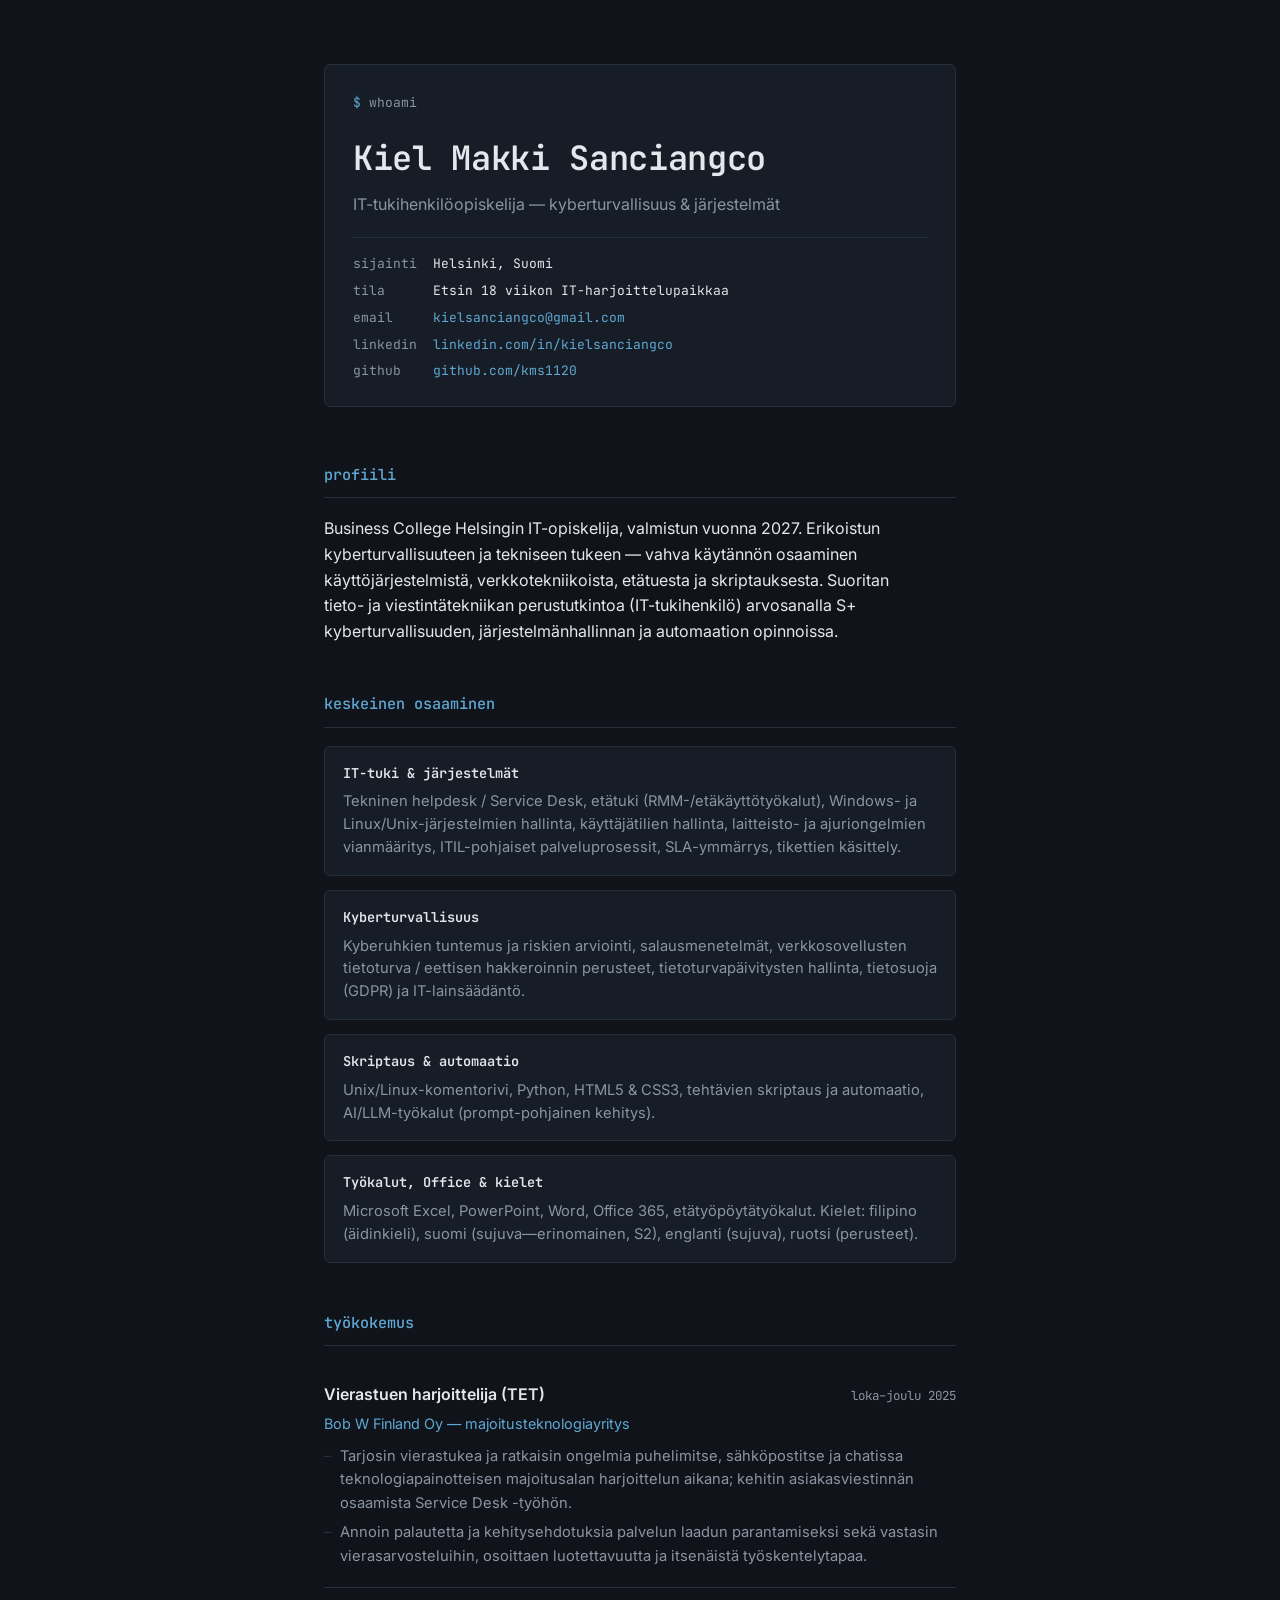
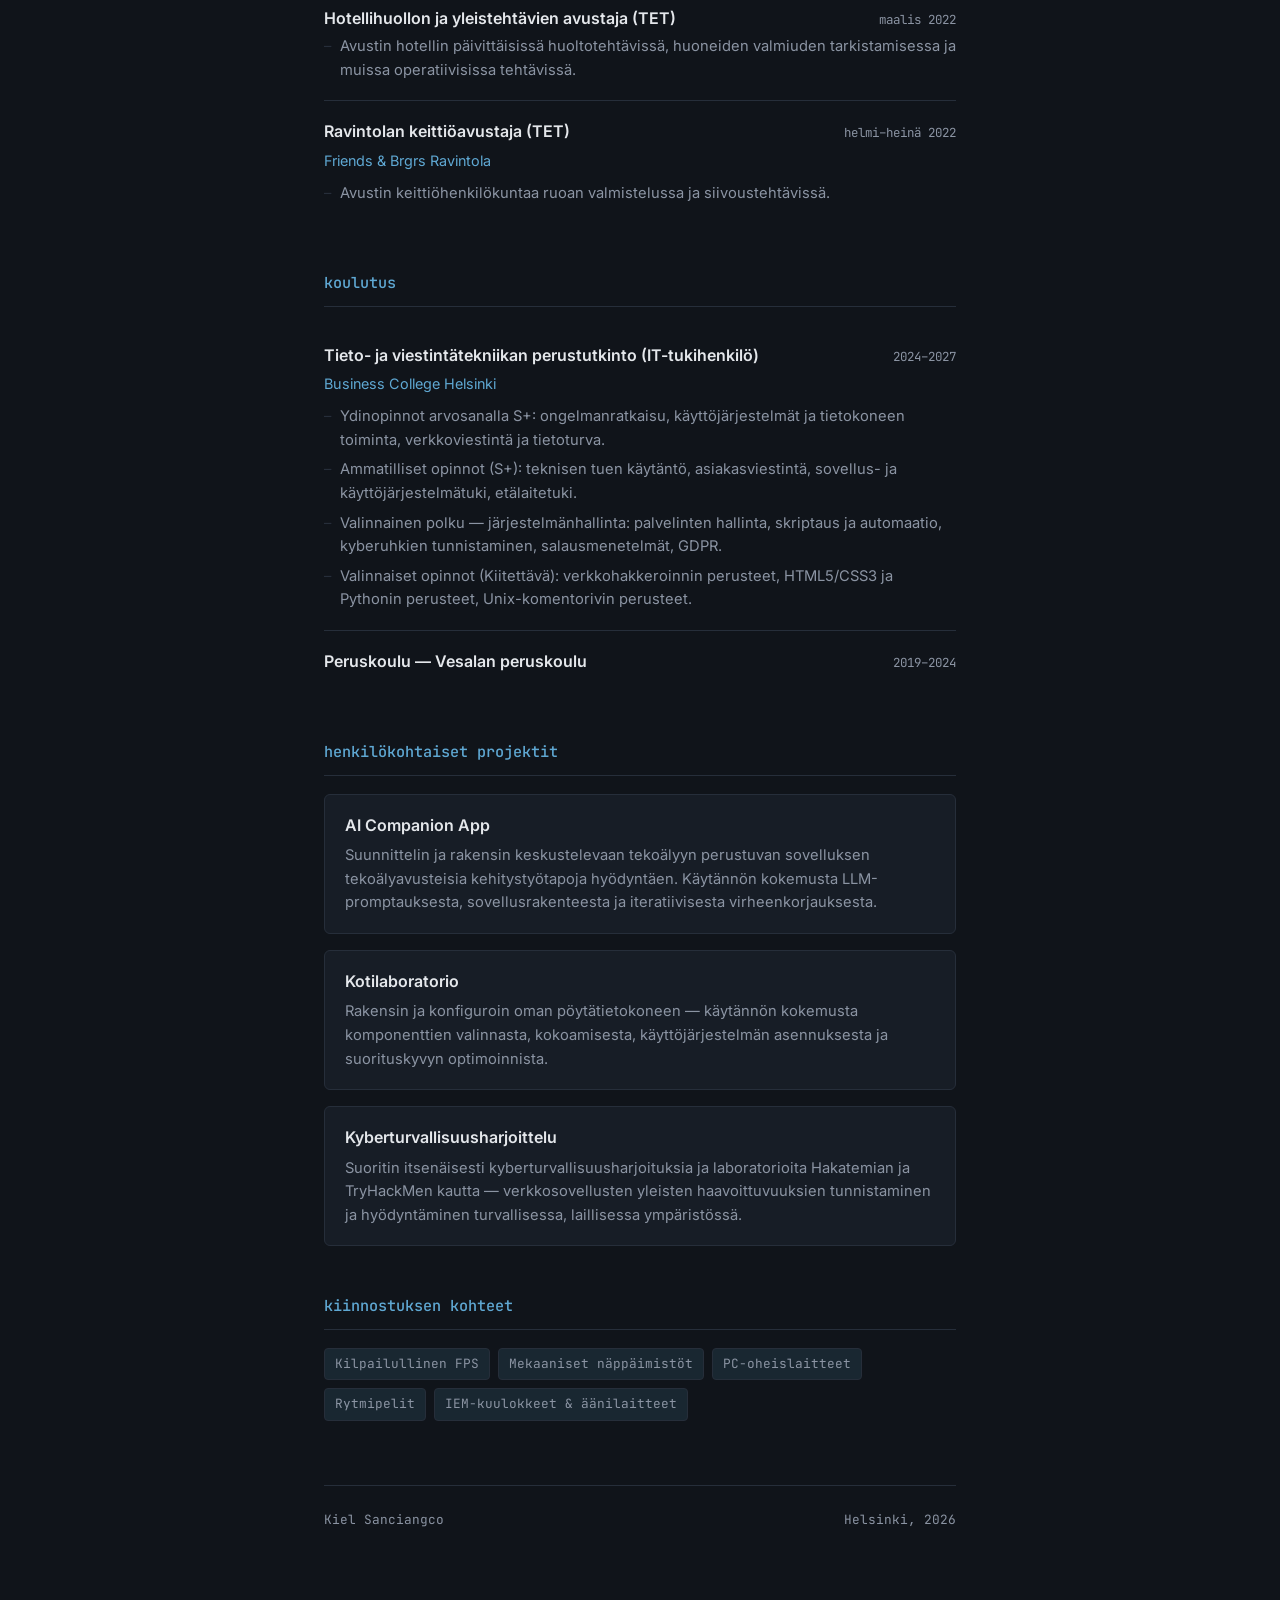
==== index.html @ 4296b849 "Add files via upload" ====
<!DOCTYPE html>
<html lang="fi">
<head>
<meta charset="UTF-8">
<meta name="viewport" content="width=device-width, initial-scale=1.0">
<title>Kiel Sanciangco — IT-tukihenkilöopiskelija</title>
<meta name="description" content="Kiel Sanciangco — IT-tukihenkilöopiskelija, erikoistuminen kyberturvallisuuteen ja järjestelmiin. Helsinki, Suomi.">
<link rel="preconnect" href="https://fonts.googleapis.com">
<link rel="preconnect" href="https://fonts.gstatic.com" crossorigin>
<link href="https://fonts.googleapis.com/css2?family=JetBrains+Mono:wght@400;500;600;700&family=Inter:wght@400;500;600&display=swap" rel="stylesheet">
<style>
  :root {
    --bg: #10141A;
    --surface: #171D26;
    --border: #262E3A;
    --text: #E4E7EB;
    --text-muted: #8B94A3;
    --accent: #5FA8D3;
    --accent-dim: rgba(95, 168, 211, 0.12);
    --mono: 'JetBrains Mono', monospace;
    --sans: 'Inter', -apple-system, sans-serif;
  }

  * { margin: 0; padding: 0; box-sizing: border-box; }

  html { scroll-behavior: smooth; }

  body {
    background: var(--bg);
    color: var(--text);
    font-family: var(--sans);
    font-size: 16px;
    line-height: 1.6;
    -webkit-font-smoothing: antialiased;
  }

  a { color: var(--accent); text-decoration: none; }
  a:hover { text-decoration: underline; }
  a:focus-visible, button:focus-visible {
    outline: 2px solid var(--accent);
    outline-offset: 3px;
  }

  .wrap {
    max-width: 680px;
    margin: 0 auto;
    padding: 64px 24px 96px;
  }

  /* ---- header: terminal-style status block ---- */
  header.intro {
    background: var(--surface);
    border: 1px solid var(--border);
    border-radius: 6px;
    padding: 28px 28px 24px;
    margin-bottom: 56px;
  }

  .prompt-line {
    font-family: var(--mono);
    font-size: 13px;
    color: var(--text-muted);
    margin-bottom: 18px;
  }
  .prompt-line .sym { color: var(--accent); }

  header.intro h1 {
    font-family: var(--mono);
    font-size: clamp(1.6rem, 5vw, 2.1rem);
    font-weight: 600;
    letter-spacing: -0.01em;
    margin-bottom: 6px;
  }

  .role-line {
    color: var(--text-muted);
    font-size: 1rem;
    margin-bottom: 20px;
  }

  .status-grid {
    display: grid;
    grid-template-columns: auto 1fr;
    gap: 6px 16px;
    font-family: var(--mono);
    font-size: 13px;
    padding-top: 16px;
    border-top: 1px solid var(--border);
  }
  .status-grid dt { color: var(--text-muted); }
  .status-grid dd { color: var(--text); word-break: break-word; }

  /* ---- sections ---- */
  section { margin-bottom: 48px; }

  section > h2 {
    font-family: var(--mono);
    font-size: 0.95rem;
    font-weight: 500;
    color: var(--accent);
    margin-bottom: 18px;
    padding-bottom: 10px;
    border-bottom: 1px solid var(--border);
  }

  section > p.lead {
    color: var(--text);
    max-width: 60ch;
  }

  /* ---- skill modules ---- */
  .modules {
    display: grid;
    gap: 14px;
  }
  .module {
    background: var(--surface);
    border: 1px solid var(--border);
    border-radius: 6px;
    padding: 16px 18px;
  }
  .module h3 {
    font-family: var(--mono);
    font-size: 0.85rem;
    font-weight: 600;
    color: var(--text);
    margin-bottom: 6px;
  }
  .module p {
    font-size: 0.92rem;
    color: var(--text-muted);
    line-height: 1.55;
  }

  /* ---- experience / education entries ---- */
  .entry {
    display: grid;
    grid-template-columns: 1fr;
    gap: 4px;
    padding: 18px 0;
    border-bottom: 1px solid var(--border);
  }
  .entry:last-child { border-bottom: none; }

  .entry-head {
    display: flex;
    justify-content: space-between;
    align-items: baseline;
    flex-wrap: wrap;
    gap: 4px 12px;
  }
  .entry-head h3 {
    font-size: 1rem;
    font-weight: 600;
    color: var(--text);
  }
  .entry-head time {
    font-family: var(--mono);
    font-size: 0.78rem;
    color: var(--text-muted);
    white-space: nowrap;
  }
  .entry .org {
    font-size: 0.9rem;
    color: var(--accent);
    margin-bottom: 6px;
  }
  .entry ul {
    list-style: none;
    display: flex;
    flex-direction: column;
    gap: 6px;
  }
  .entry li {
    font-size: 0.92rem;
    color: var(--text-muted);
    padding-left: 16px;
    position: relative;
  }
  .entry li::before {
    content: "–";
    position: absolute;
    left: 0;
    color: var(--border);
  }

  /* ---- projects ---- */
  .projects { display: grid; gap: 16px; }
  .project {
    border: 1px solid var(--border);
    border-radius: 6px;
    padding: 18px 20px;
    background: var(--surface);
  }
  .project h3 {
    font-size: 1rem;
    font-weight: 600;
    margin-bottom: 6px;
  }
  .project p {
    font-size: 0.92rem;
    color: var(--text-muted);
  }

  /* ---- interests ---- */
  .tags {
    display: flex;
    flex-wrap: wrap;
    gap: 8px;
  }
  .tag {
    font-family: var(--mono);
    font-size: 0.8rem;
    color: var(--text-muted);
    background: var(--accent-dim);
    border: 1px solid var(--border);
    border-radius: 4px;
    padding: 5px 10px;
  }

  /* ---- footer ---- */
  footer {
    margin-top: 64px;
    padding-top: 24px;
    border-top: 1px solid var(--border);
    font-family: var(--mono);
    font-size: 0.8rem;
    color: var(--text-muted);
    display: flex;
    justify-content: space-between;
    flex-wrap: wrap;
    gap: 8px;
  }

  @media (max-width: 480px) {
    .wrap { padding: 40px 18px 72px; }
    header.intro { padding: 22px 18px 20px; }
    .status-grid { grid-template-columns: 1fr; gap: 2px 0; }
    .status-grid dt { margin-top: 8px; }
    .entry-head { flex-direction: column; align-items: flex-start; }
  }

  @media (prefers-reduced-motion: reduce) {
    html { scroll-behavior: auto; }
  }
</style>
</head>
<body>
<div class="wrap">

  <header class="intro">
    <div class="prompt-line"><span class="sym">$</span> whoami</div>
    <h1>Kiel Makki Sanciangco</h1>
    <div class="role-line">IT-tukihenkilöopiskelija — kyberturvallisuus &amp; järjestelmät</div>
    <dl class="status-grid">
      <dt>sijainti</dt><dd>Helsinki, Suomi</dd>
      <dt>tila</dt><dd>Etsin 18 viikon IT-harjoittelupaikkaa</dd>
      <dt>email</dt><dd><a href="mailto:kielsanciangco@gmail.com">kielsanciangco@gmail.com</a></dd>
      <dt>linkedin</dt><dd><a href="https://www.linkedin.com/in/kiel-sanciangco-b6a10441a/" target="_blank" rel="noopener">linkedin.com/in/kielsanciangco</a></dd>
      <dt>github</dt><dd><a href="https://github.com/kms1120" target="_blank" rel="noopener">github.com/kms1120</a></dd>
    </dl>
  </header>

  <section id="profiili">
    <h2>profiili</h2>
    <p class="lead">Business College Helsingin IT-opiskelija, valmistun vuonna 2027. Erikoistun kyberturvallisuuteen ja tekniseen tukeen — vahva käytännön osaaminen käyttöjärjestelmistä, verkkotekniikoista, etätuesta ja skriptauksesta. Suoritan tieto- ja viestintätekniikan perustutkintoa (IT-tukihenkilö) arvosanalla S+ kyberturvallisuuden, järjestelmänhallinnan ja automaation opinnoissa.</p>
  </section>

  <section id="osaaminen">
    <h2>keskeinen osaaminen</h2>
    <div class="modules">
      <div class="module">
        <h3>IT-tuki &amp; järjestelmät</h3>
        <p>Tekninen helpdesk / Service Desk, etätuki (RMM-/etäkäyttötyökalut), Windows- ja Linux/Unix-järjestelmien hallinta, käyttäjätilien hallinta, laitteisto- ja ajuriongelmien vianmääritys, ITIL-pohjaiset palveluprosessit, SLA-ymmärrys, tikettien käsittely.</p>
      </div>
      <div class="module">
        <h3>Kyberturvallisuus</h3>
        <p>Kyberuhkien tuntemus ja riskien arviointi, salausmenetelmät, verkkosovellusten tietoturva / eettisen hakkeroinnin perusteet, tietoturvapäivitysten hallinta, tietosuoja (GDPR) ja IT-lainsäädäntö.</p>
      </div>
      <div class="module">
        <h3>Skriptaus &amp; automaatio</h3>
        <p>Unix/Linux-komentorivi, Python, HTML5 &amp; CSS3, tehtävien skriptaus ja automaatio, AI/LLM-työkalut (prompt-pohjainen kehitys).</p>
      </div>
      <div class="module">
        <h3>Työkalut, Office &amp; kielet</h3>
        <p>Microsoft Excel, PowerPoint, Word, Office 365, etätyöpöytätyökalut. Kielet: filipino (äidinkieli), suomi (sujuva—erinomainen, S2), englanti (sujuva), ruotsi (perusteet).</p>
      </div>
    </div>
  </section>

  <section id="kokemus">
    <h2>työkokemus</h2>

    <div class="entry">
      <div class="entry-head">
        <h3>Vierastuen harjoittelija (TET)</h3>
        <time>loka–joulu 2025</time>
      </div>
      <div class="org">Bob W Finland Oy — majoitusteknologiayritys</div>
      <ul>
        <li>Tarjosin vierastukea ja ratkaisin ongelmia puhelimitse, sähköpostitse ja chatissa teknologiapainotteisen majoitusalan harjoittelun aikana; kehitin asiakasviestinnän osaamista Service Desk -työhön.</li>
        <li>Annoin palautetta ja kehitysehdotuksia palvelun laadun parantamiseksi sekä vastasin vierasarvosteluihin, osoittaen luotettavuutta ja itsenäistä työskentelytapaa.</li>
      </ul>
    </div>

    <div class="entry">
      <div class="entry-head">
        <h3>Hotellihuollon ja yleistehtävien avustaja (TET)</h3>
        <time>maalis 2022</time>
      </div>
      <ul>
        <li>Avustin hotellin päivittäisissä huoltotehtävissä, huoneiden valmiuden tarkistamisessa ja muissa operatiivisissa tehtävissä.</li>
      </ul>
    </div>

    <div class="entry">
      <div class="entry-head">
        <h3>Ravintolan keittiöavustaja (TET)</h3>
        <time>helmi–heinä 2022</time>
      </div>
      <div class="org">Friends &amp; Brgrs Ravintola</div>
      <ul>
        <li>Avustin keittiöhenkilökuntaa ruoan valmistelussa ja siivoustehtävissä.</li>
      </ul>
    </div>
  </section>

  <section id="koulutus">
    <h2>koulutus</h2>

    <div class="entry">
      <div class="entry-head">
        <h3>Tieto- ja viestintätekniikan perustutkinto (IT-tukihenkilö)</h3>
        <time>2024–2027</time>
      </div>
      <div class="org">Business College Helsinki</div>
      <ul>
        <li>Ydinopinnot arvosanalla S+: ongelmanratkaisu, käyttöjärjestelmät ja tietokoneen toiminta, verkkoviestintä ja tietoturva.</li>
        <li>Ammatilliset opinnot (S+): teknisen tuen käytäntö, asiakasviestintä, sovellus- ja käyttöjärjestelmätuki, etälaitetuki.</li>
        <li>Valinnainen polku — järjestelmänhallinta: palvelinten hallinta, skriptaus ja automaatio, kyberuhkien tunnistaminen, salausmenetelmät, GDPR.</li>
        <li>Valinnaiset opinnot (Kiitettävä): verkkohakkeroinnin perusteet, HTML5/CSS3 ja Pythonin perusteet, Unix-komentorivin perusteet.</li>
      </ul>
    </div>

    <div class="entry">
      <div class="entry-head">
        <h3>Peruskoulu — Vesalan peruskoulu</h3>
        <time>2019–2024</time>
      </div>
    </div>
  </section>

  <section id="projektit">
    <h2>henkilökohtaiset projektit</h2>
    <div class="projects">
      <div class="project">
        <h3>AI Companion App</h3>
        <p>Suunnittelin ja rakensin keskustelevaan tekoälyyn perustuvan sovelluksen tekoälyavusteisia kehitystyötapoja hyödyntäen. Käytännön kokemusta LLM-promptauksesta, sovellusrakenteesta ja iteratiivisesta virheenkorjauksesta.</p>
      </div>
      <div class="project">
        <h3>Kotilaboratorio</h3>
        <p>Rakensin ja konfiguroin oman pöytätietokoneen — käytännön kokemusta komponenttien valinnasta, kokoamisesta, käyttöjärjestelmän asennuksesta ja suorituskyvyn optimoinnista.</p>
      </div>
      <div class="project">
        <h3>Kyberturvallisuusharjoittelu</h3>
        <p>Suoritin itsenäisesti kyberturvallisuusharjoituksia ja laboratorioita Hakatemian ja TryHackMen kautta — verkkosovellusten yleisten haavoittuvuuksien tunnistaminen ja hyödyntäminen turvallisessa, laillisessa ympäristössä.</p>
      </div>
    </div>
  </section>

  <section id="kiinnostukset">
    <h2>kiinnostuksen kohteet</h2>
    <div class="tags">
      <span class="tag">Kilpailullinen FPS</span>
      <span class="tag">Mekaaniset näppäimistöt</span>
      <span class="tag">PC-oheislaitteet</span>
      <span class="tag">Rytmipelit</span>
      <span class="tag">IEM-kuulokkeet &amp; äänilaitteet</span>
    </div>
  </section>

  <footer>
    <span>Kiel Sanciangco</span>
    <span>Helsinki, 2026</span>
  </footer>

</div>
</body>
</html>
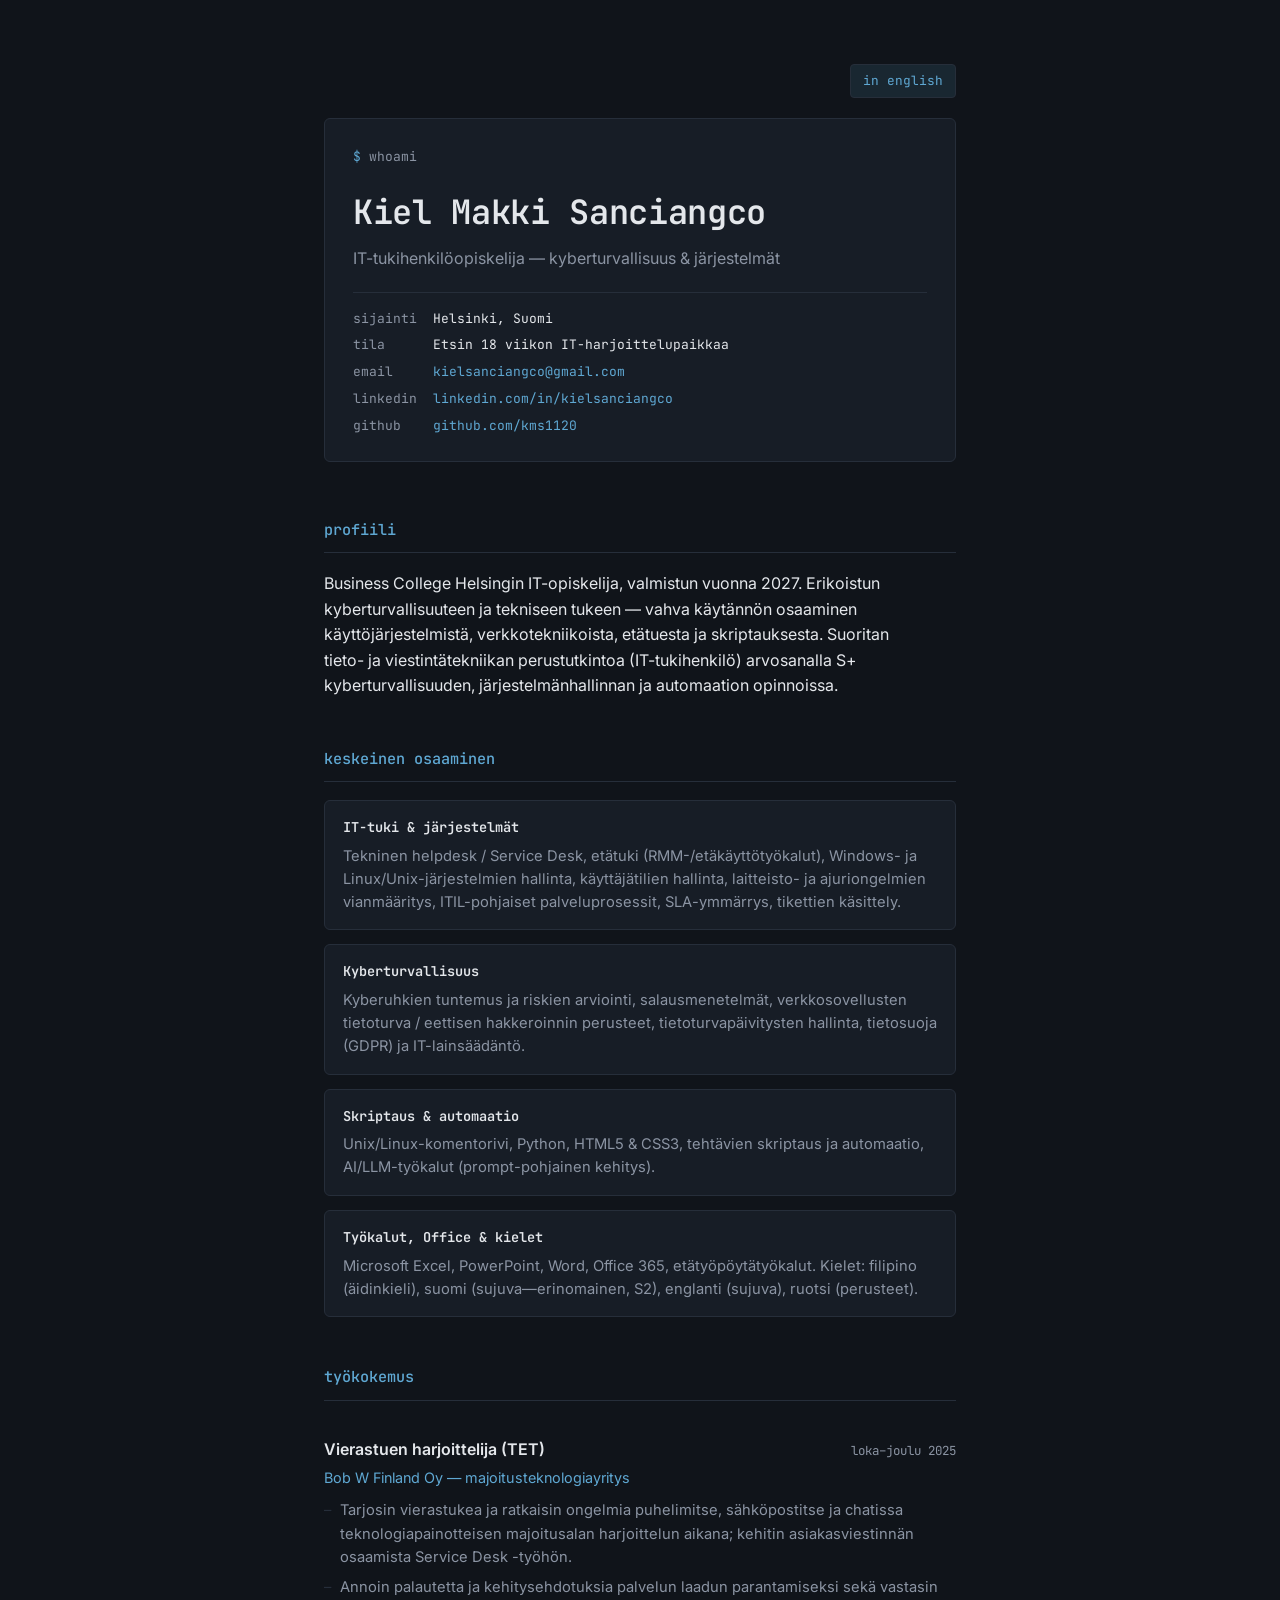
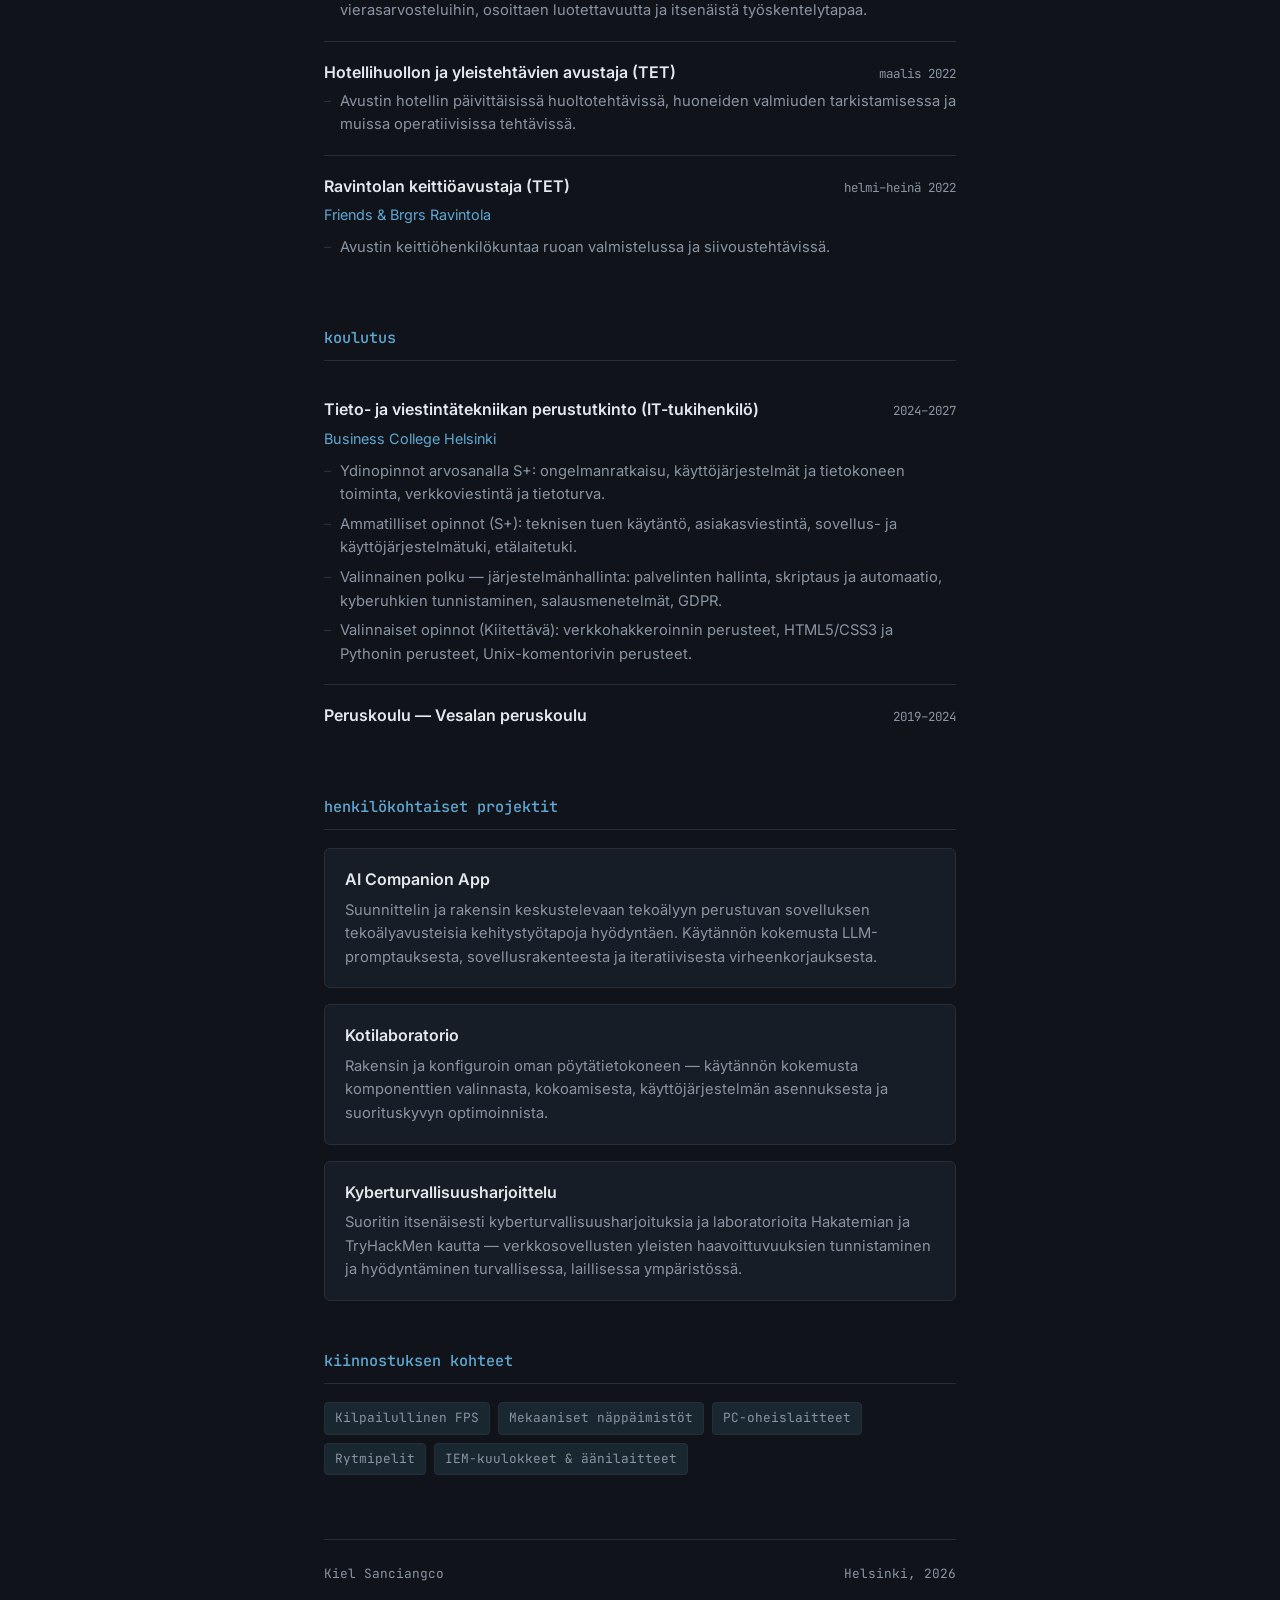
==== commit ac1bd817: "Add files via upload" ====
--- a/index.html
+++ b/index.html
@@ -47,6 +47,23 @@
     padding: 64px 24px 96px;
   }
 
+  .lang-toggle {
+    text-align: right;
+    margin-bottom: 20px;
+  }
+  .lang-toggle a {
+    display: inline-block;
+    font-family: var(--mono);
+    font-size: 0.8rem;
+    color: var(--accent);
+    background: var(--accent-dim);
+    border: 1px solid var(--border);
+    border-radius: 4px;
+    padding: 6px 12px;
+    text-decoration: none;
+  }
+  .lang-toggle a:hover { border-color: var(--accent); }
+
   /* ---- header: terminal-style status block ---- */
   header.intro {
     background: var(--surface);
@@ -247,6 +264,8 @@
 </head>
 <body>
 <div class="wrap">
+
+  <div class="lang-toggle"><a href="en.html">in english</a></div>
 
   <header class="intro">
     <div class="prompt-line"><span class="sym">$</span> whoami</div>
@@ -256,7 +275,7 @@
       <dt>sijainti</dt><dd>Helsinki, Suomi</dd>
       <dt>tila</dt><dd>Etsin 18 viikon IT-harjoittelupaikkaa</dd>
       <dt>email</dt><dd><a href="mailto:kielsanciangco@gmail.com">kielsanciangco@gmail.com</a></dd>
-      <dt>linkedin</dt><dd><a href="https://www.linkedin.com/in/kiel-sanciangco-b6a10441a/" target="_blank" rel="noopener">linkedin.com/in/kielsanciangco</a></dd>
+      <dt>linkedin</dt><dd><a href="https://linkedin.com/in/kielsanciangco" target="_blank" rel="noopener">linkedin.com/in/kielsanciangco</a></dd>
       <dt>github</dt><dd><a href="https://github.com/kms1120" target="_blank" rel="noopener">github.com/kms1120</a></dd>
     </dl>
   </header>
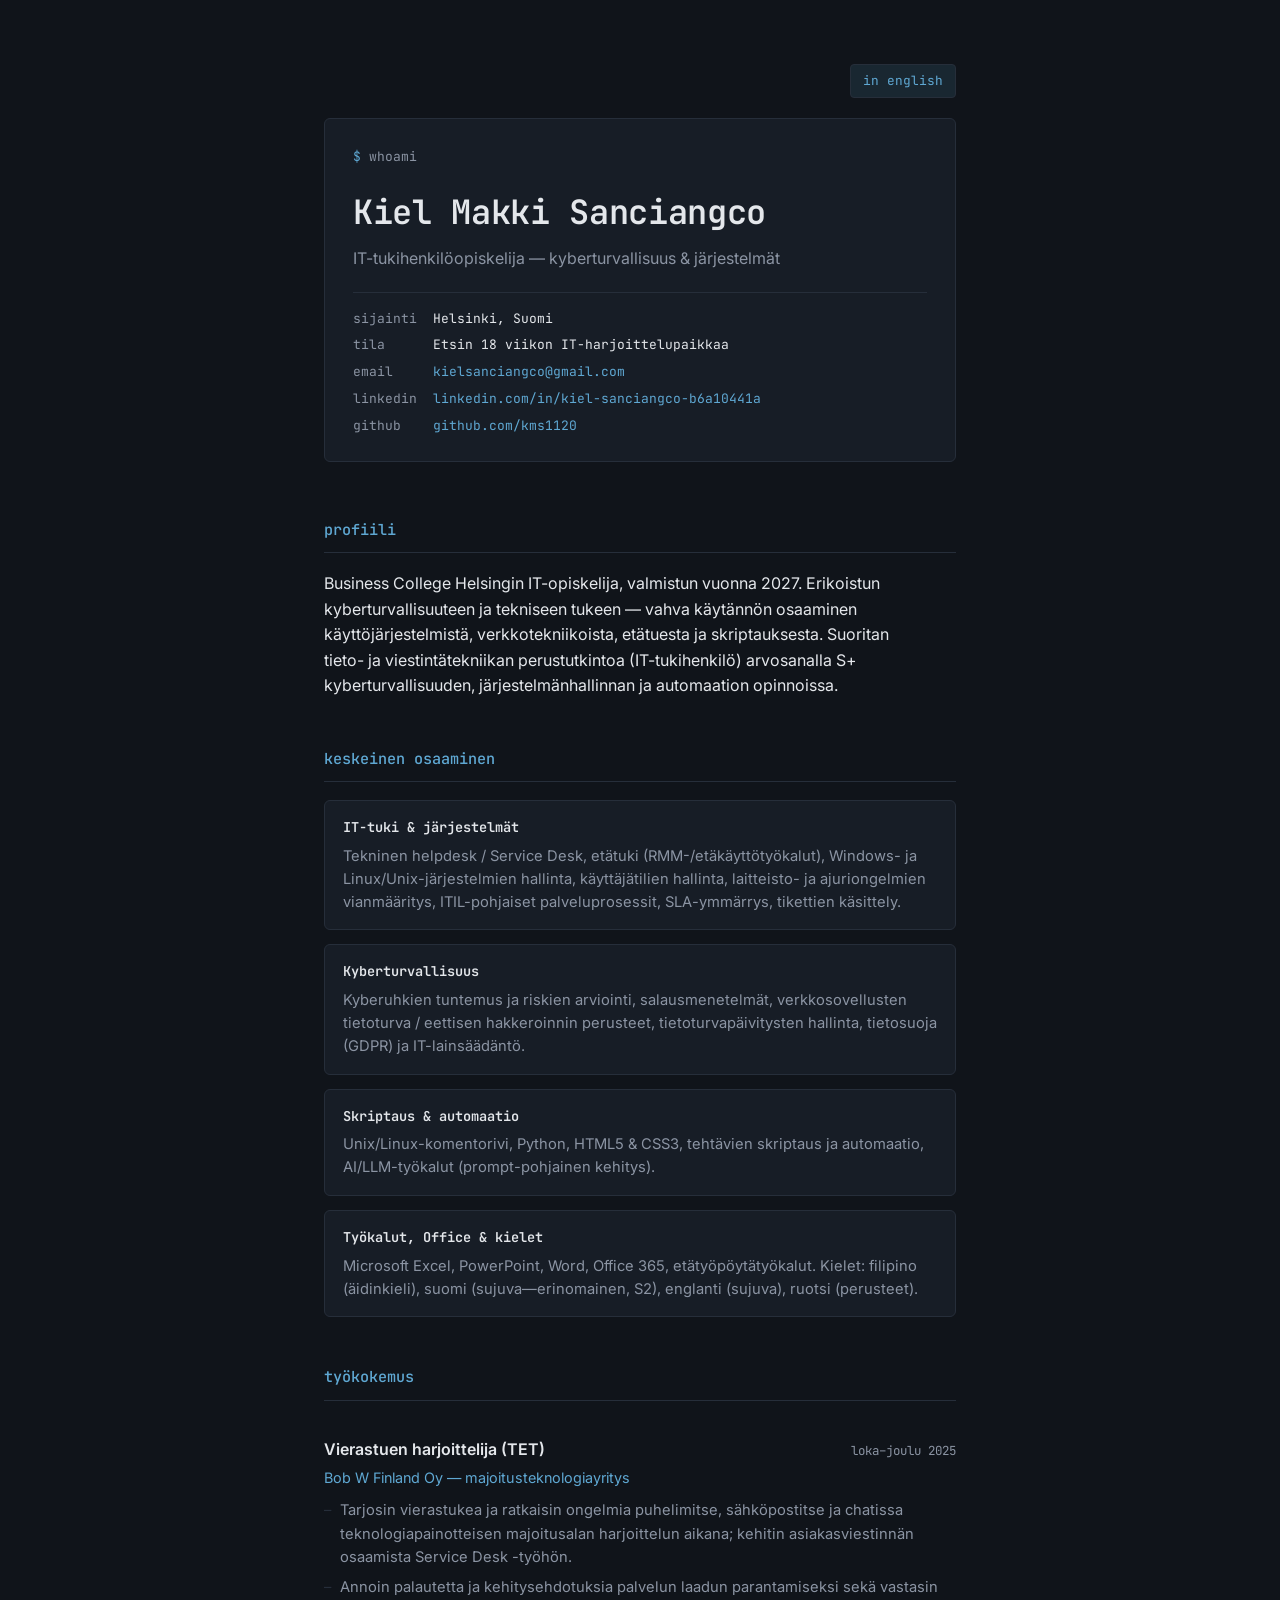
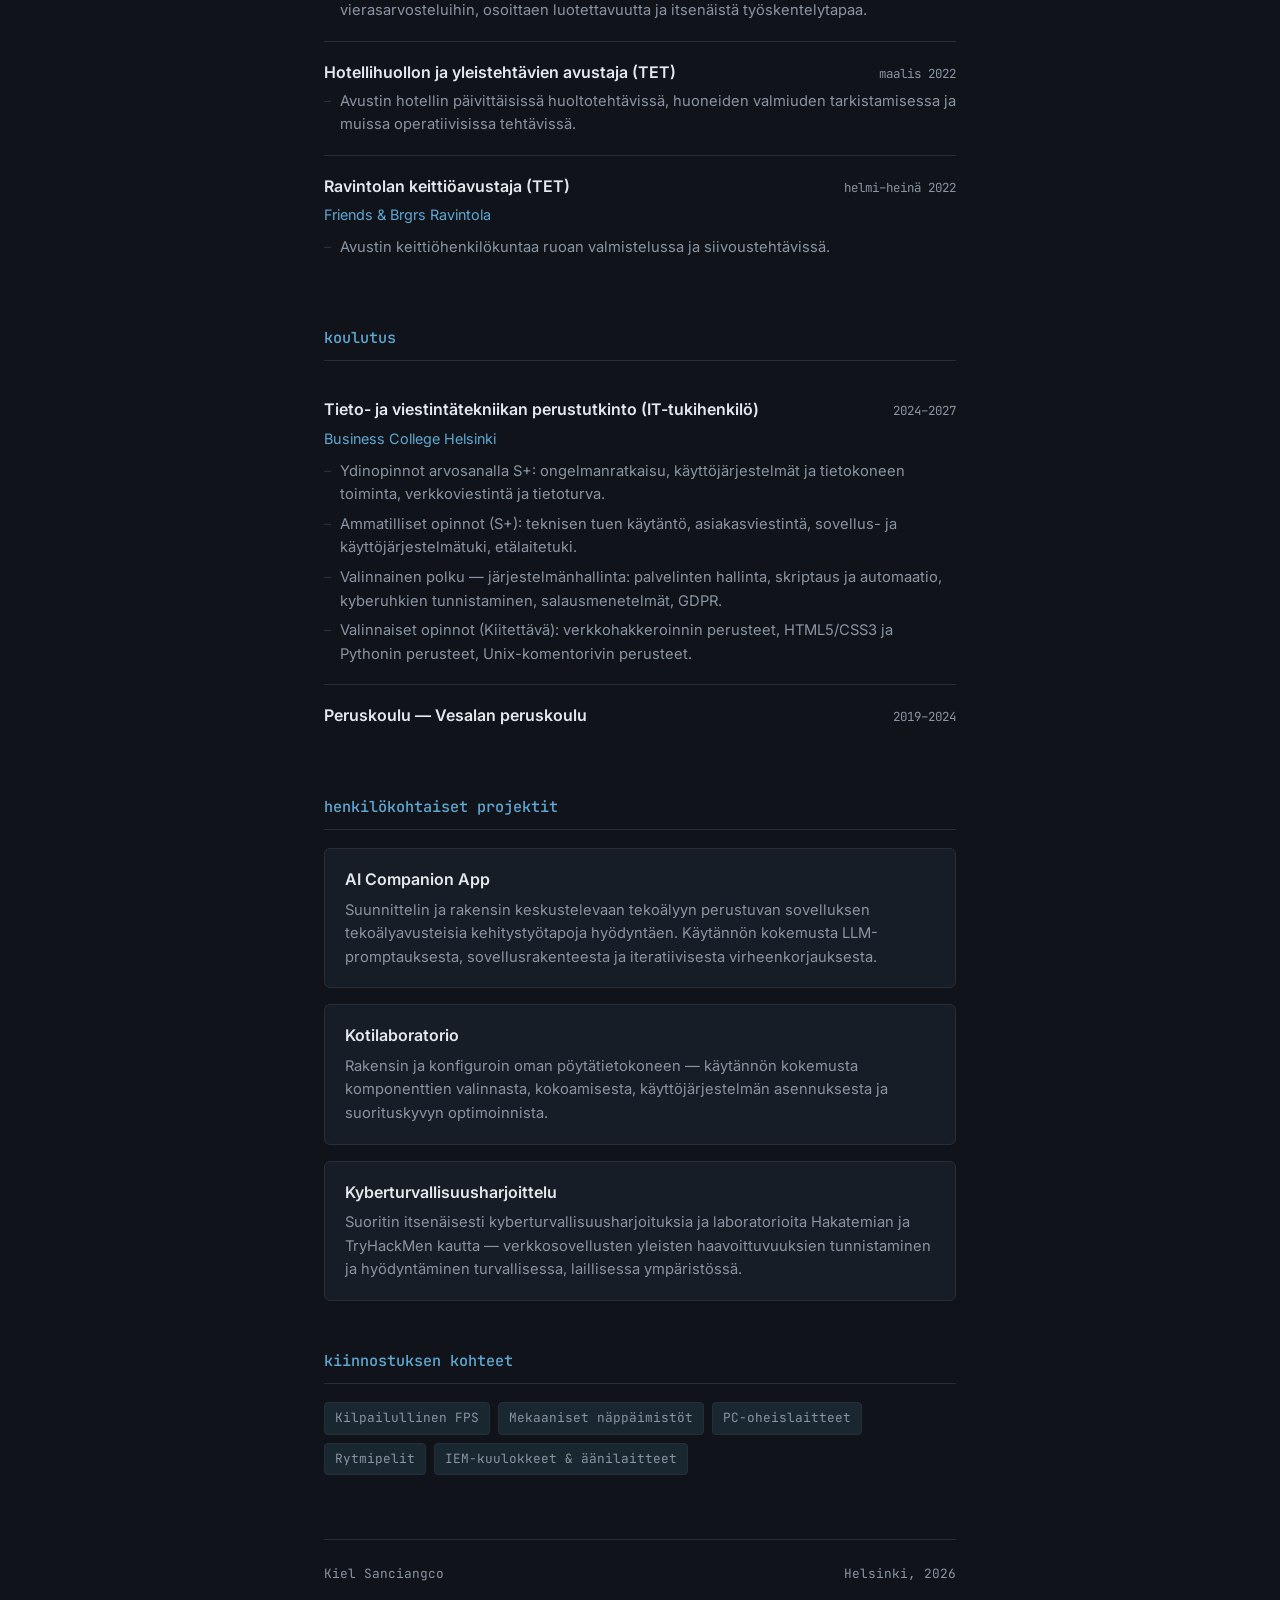
==== commit 490d32ee: "Add files via upload" ====
--- a/index.html
+++ b/index.html
@@ -275,7 +275,7 @@
       <dt>sijainti</dt><dd>Helsinki, Suomi</dd>
       <dt>tila</dt><dd>Etsin 18 viikon IT-harjoittelupaikkaa</dd>
       <dt>email</dt><dd><a href="mailto:kielsanciangco@gmail.com">kielsanciangco@gmail.com</a></dd>
-      <dt>linkedin</dt><dd><a href="https://linkedin.com/in/kielsanciangco" target="_blank" rel="noopener">linkedin.com/in/kielsanciangco</a></dd>
+      <dt>linkedin</dt><dd><a href="https://linkedin.com/in/kiel-sanciangco-b6a10441a" target="_blank" rel="noopener">linkedin.com/in/kiel-sanciangco-b6a10441a</a></dd>
       <dt>github</dt><dd><a href="https://github.com/kms1120" target="_blank" rel="noopener">github.com/kms1120</a></dd>
     </dl>
   </header>
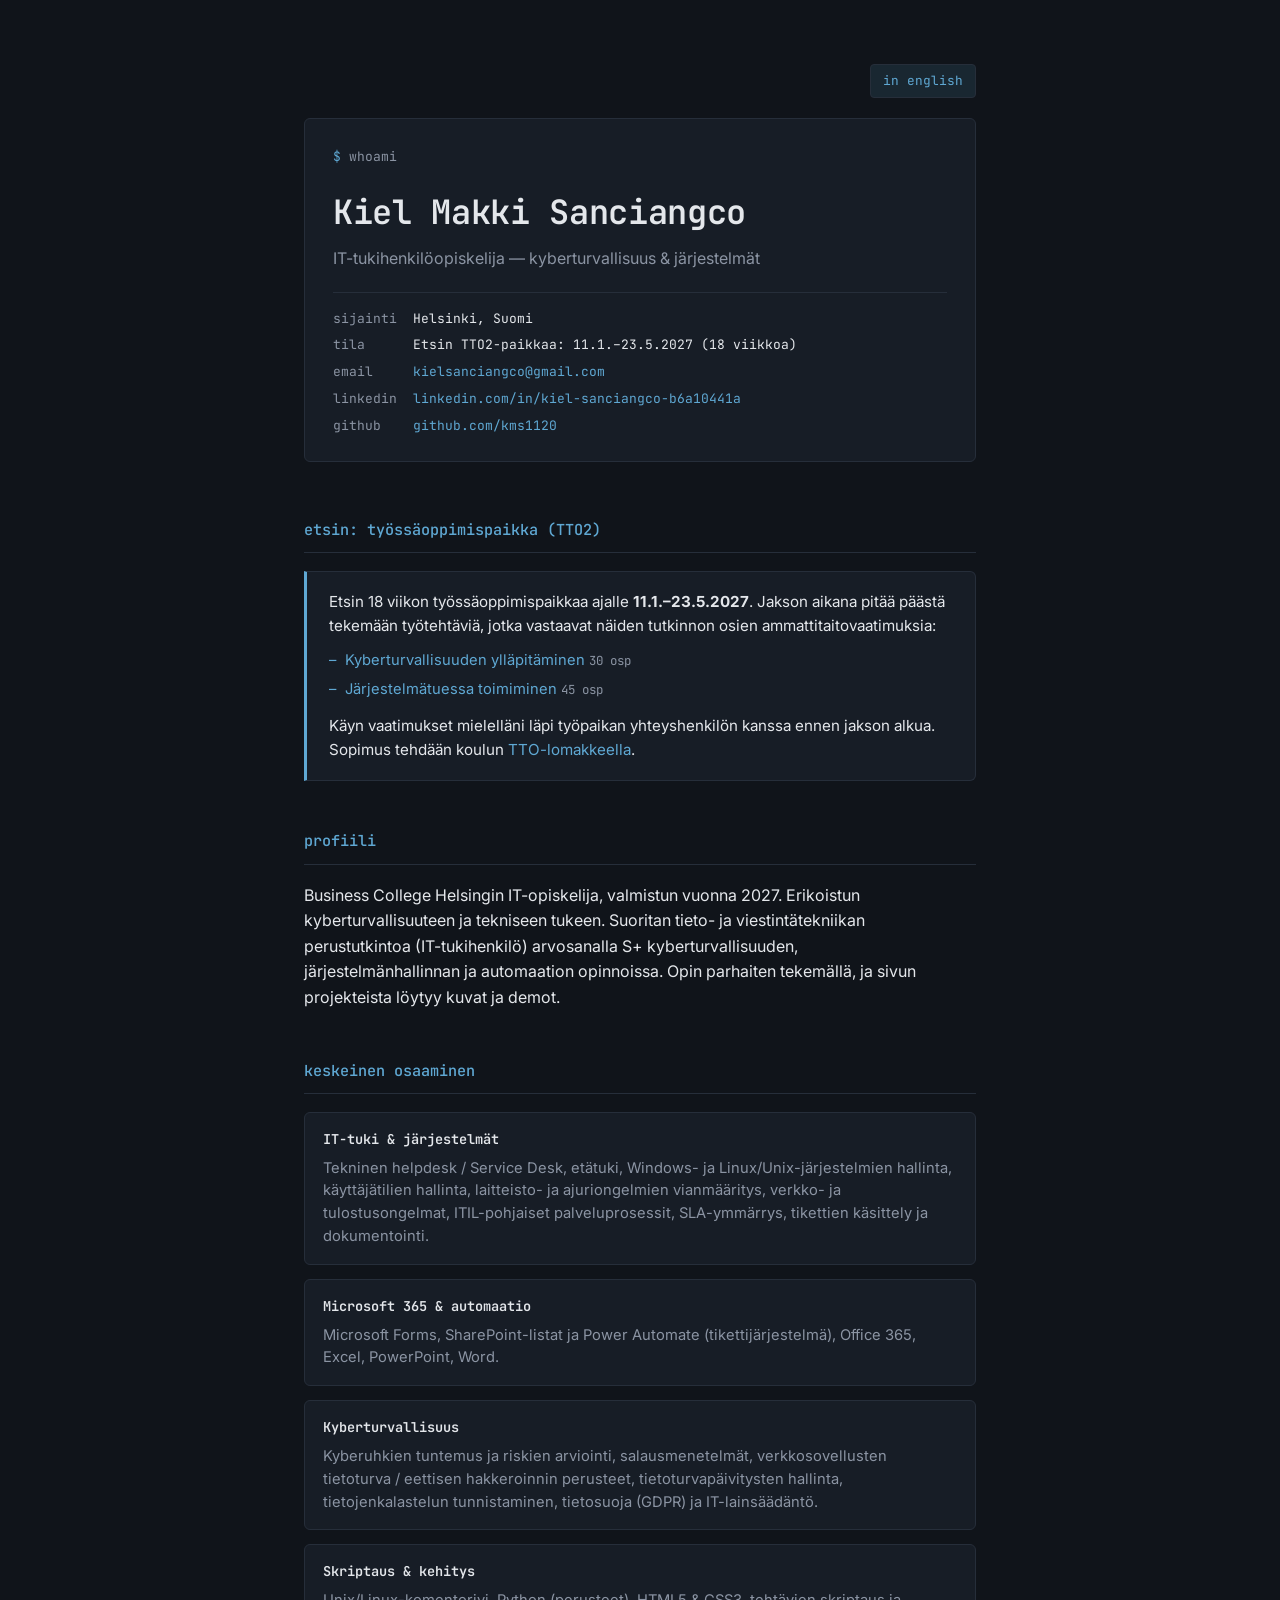
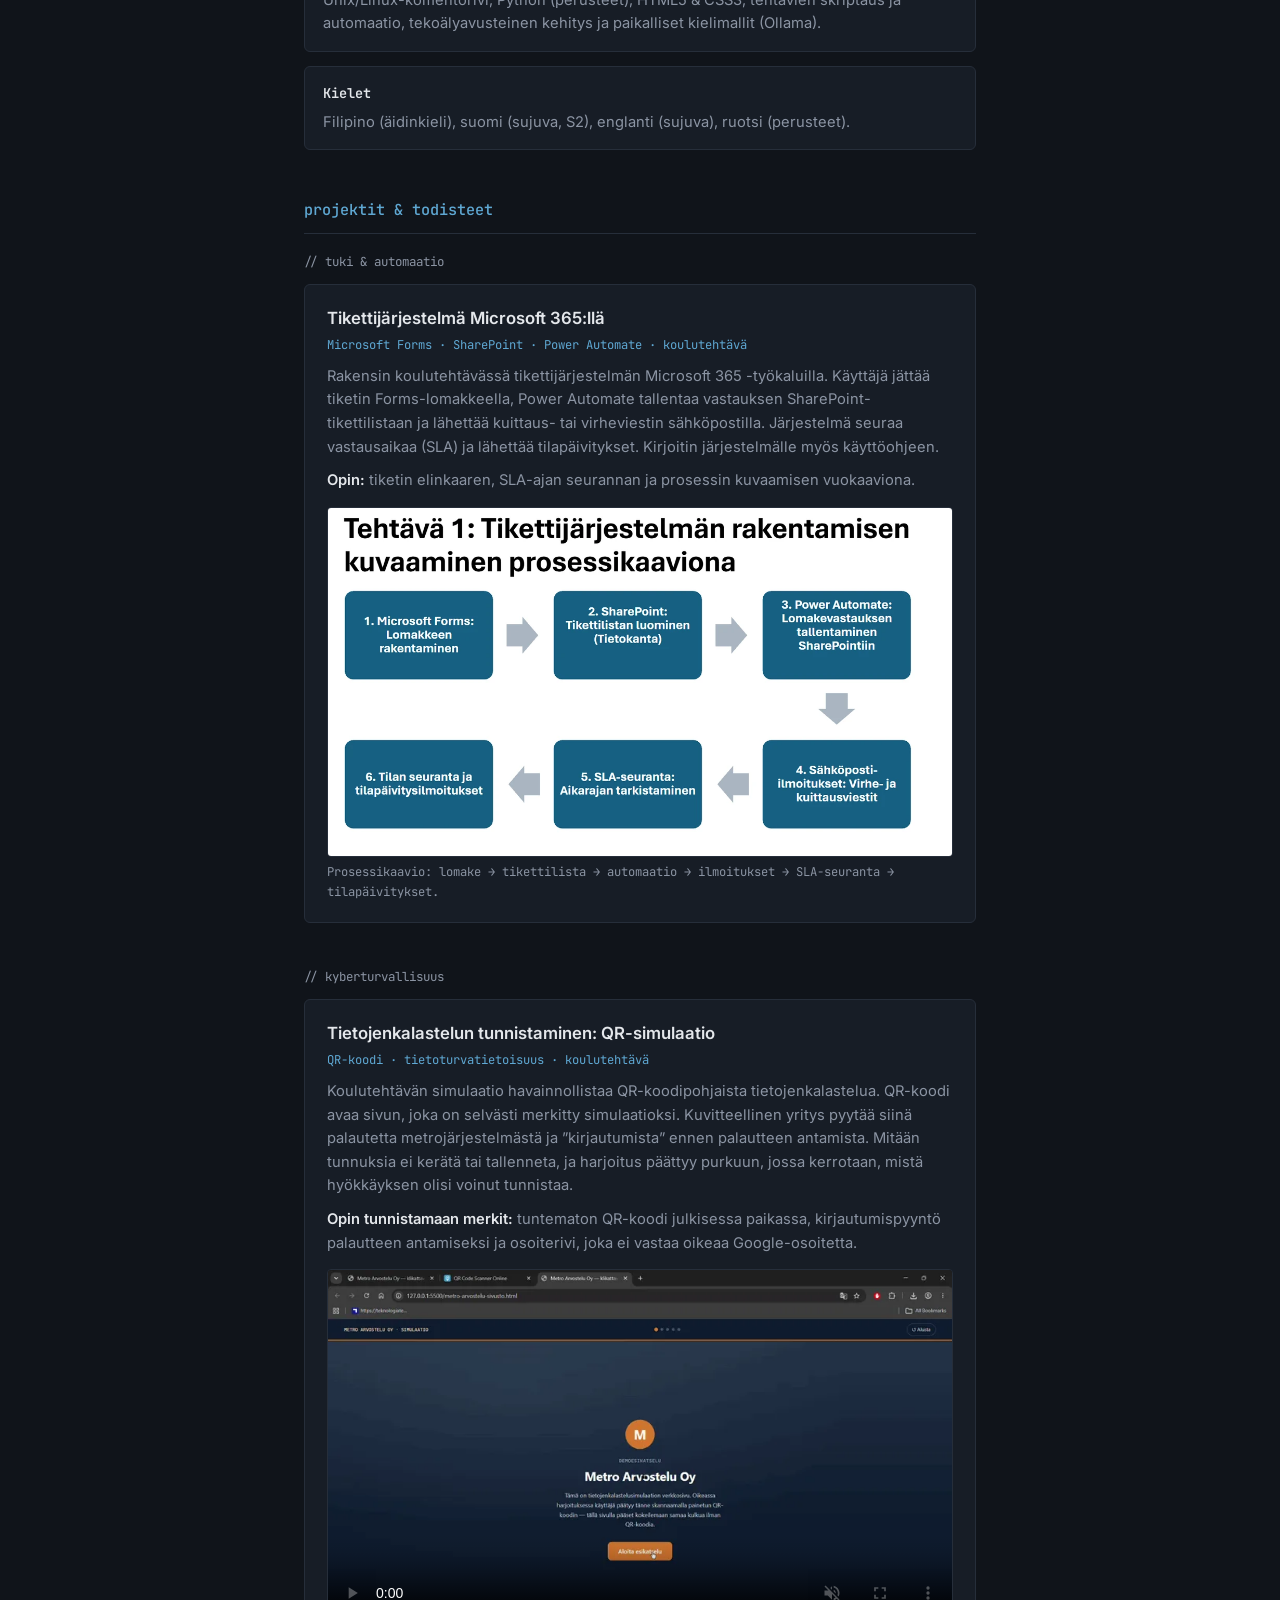
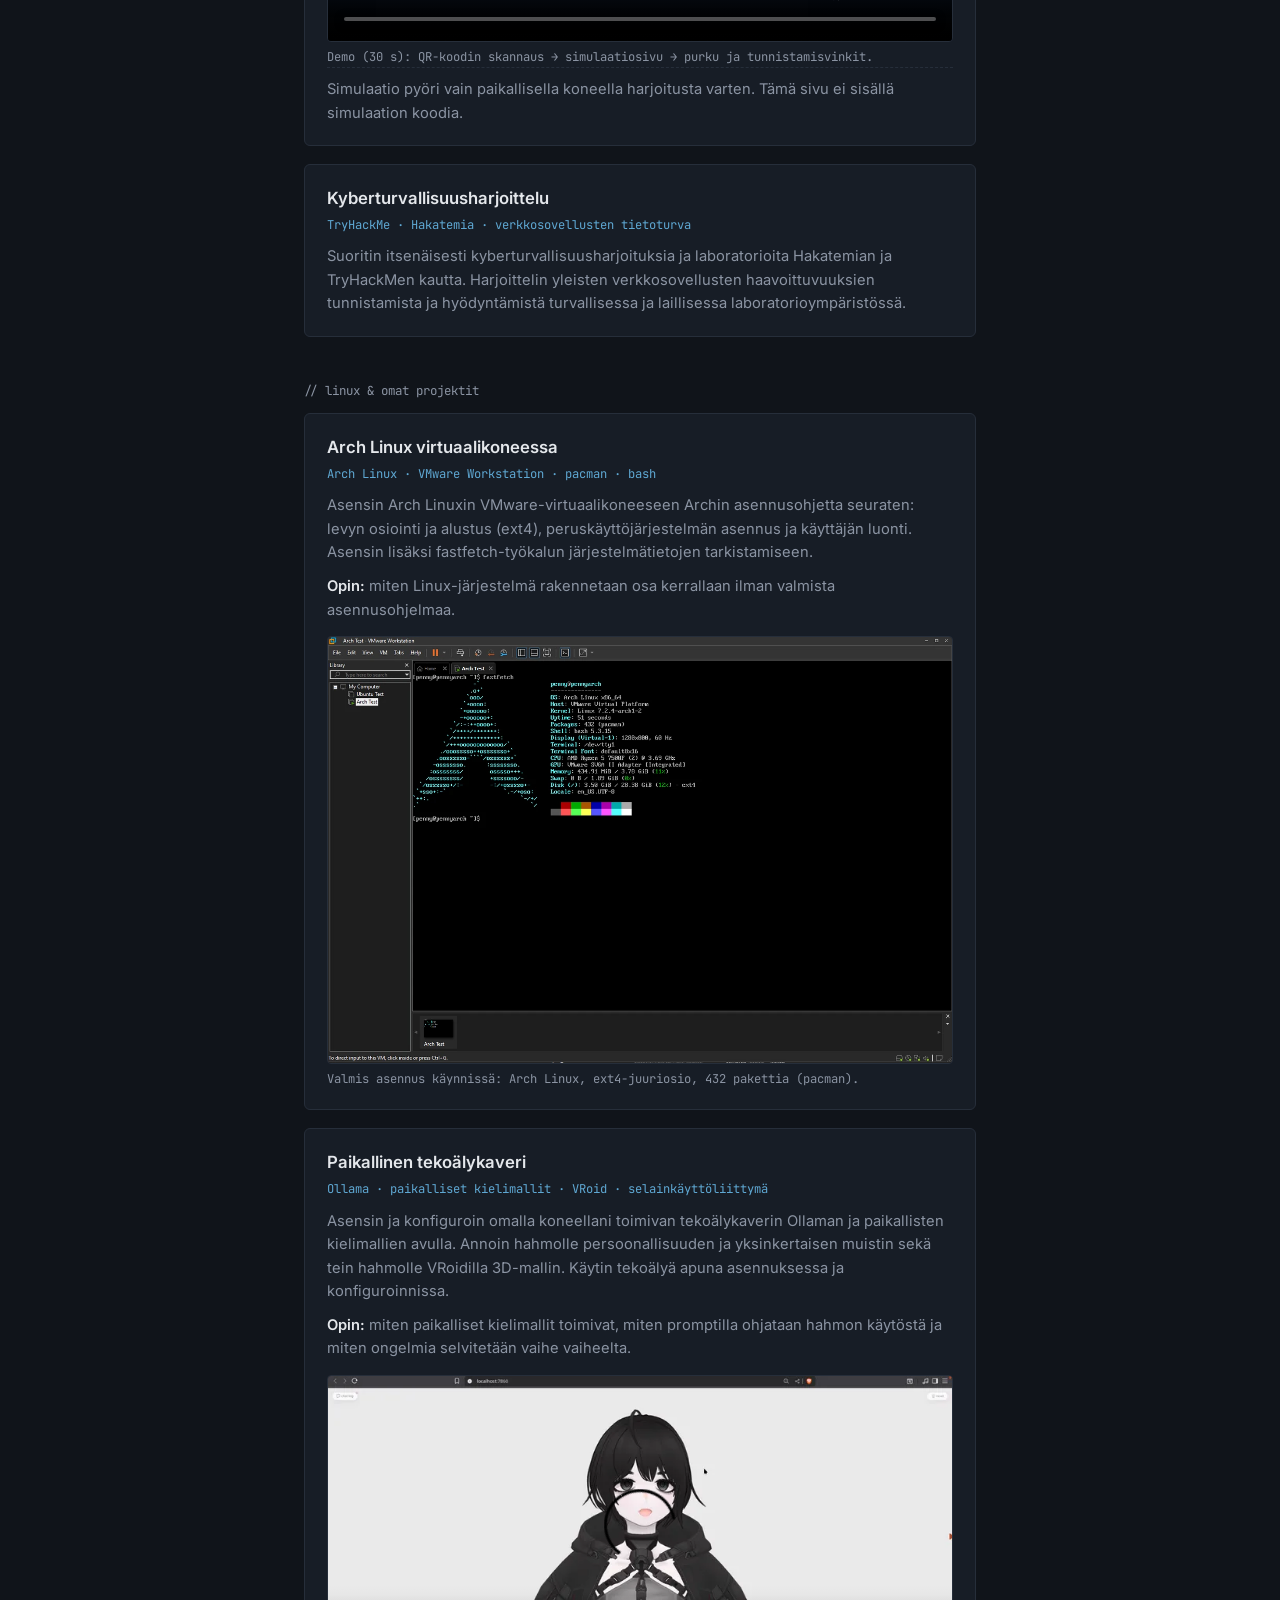
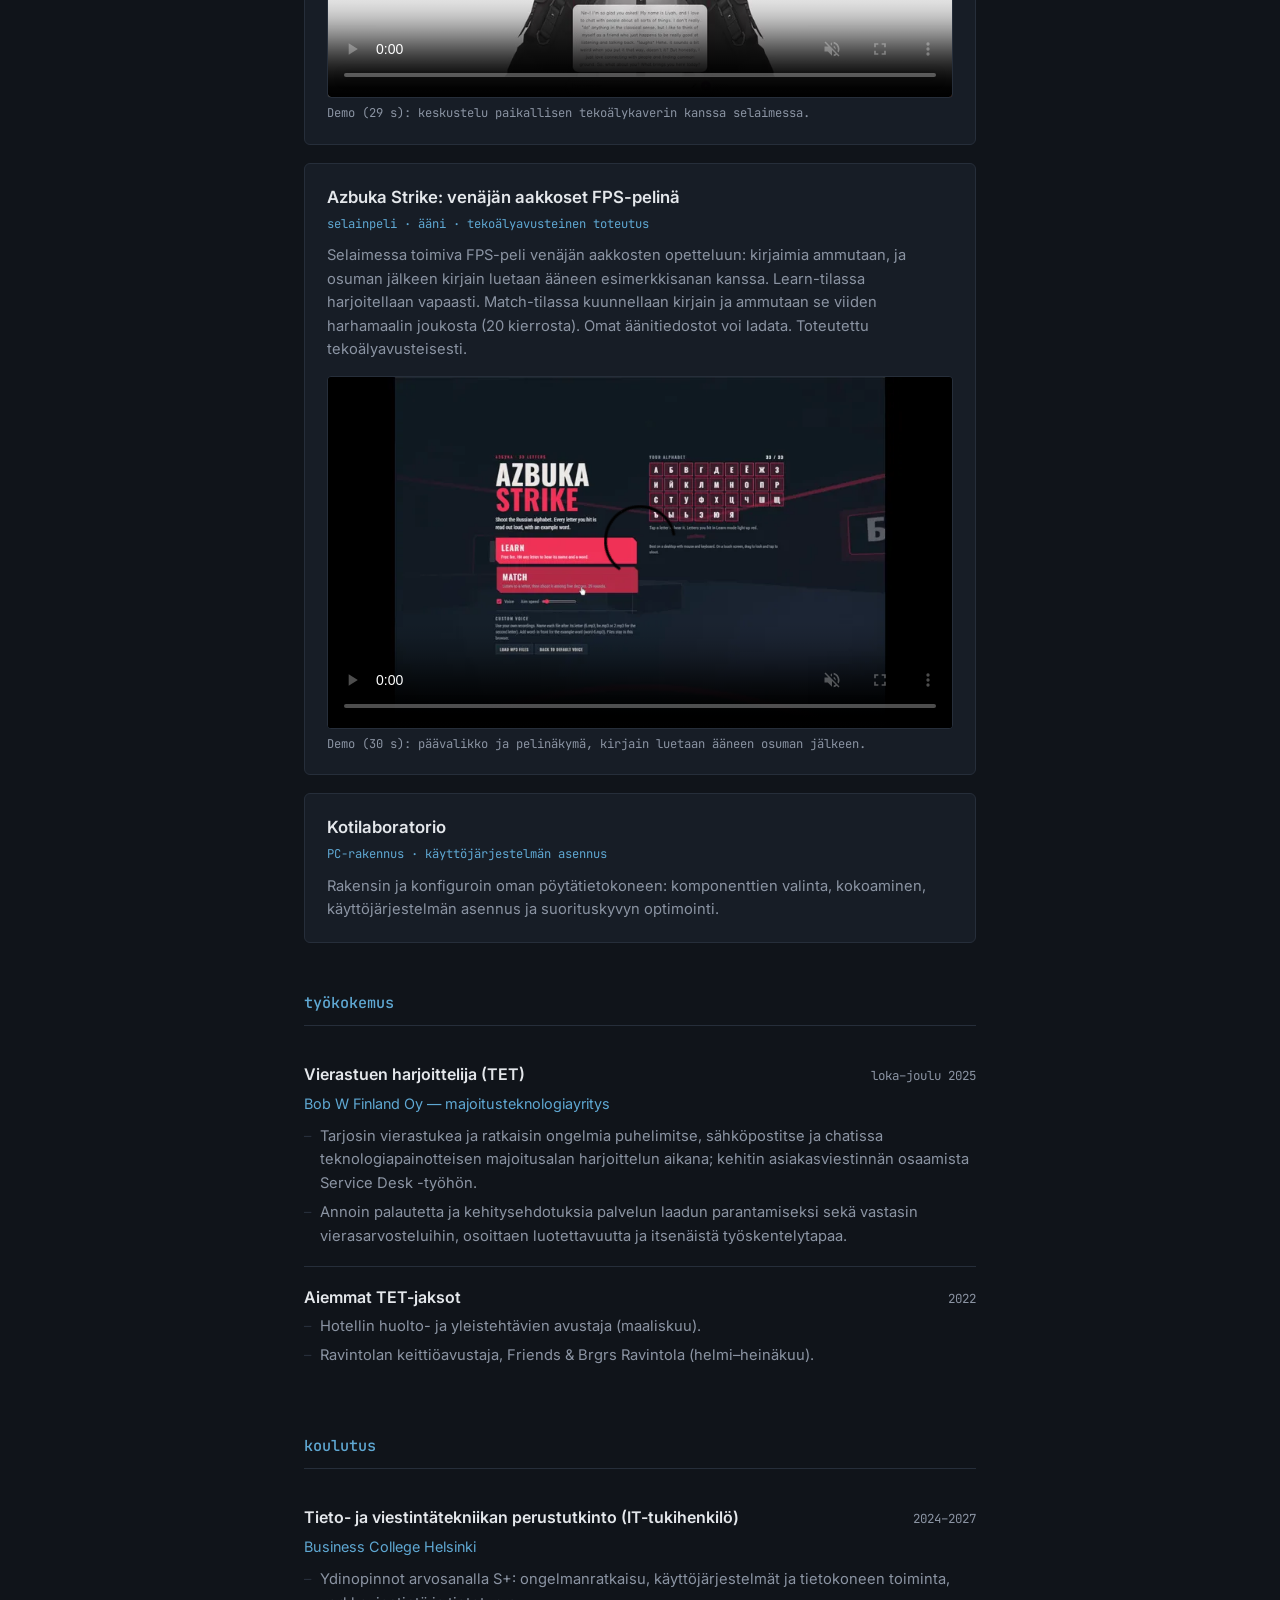
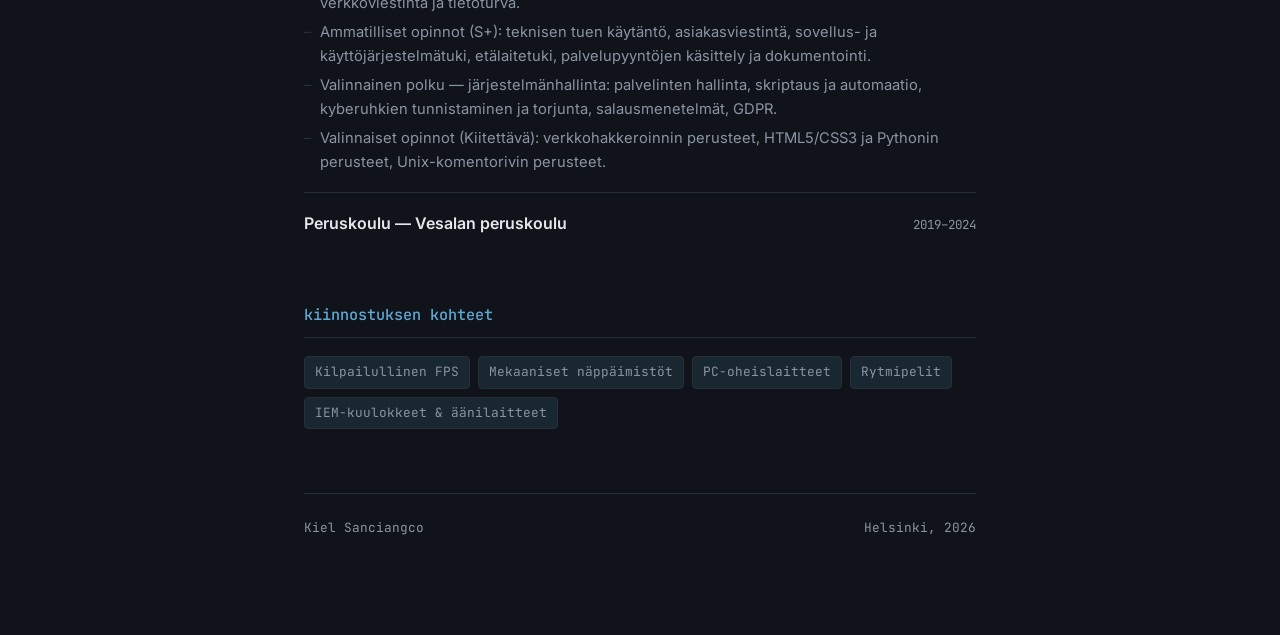
==== commit 42a1b1c2: "Add files via upload" ====
--- a/index.html
+++ b/index.html
@@ -4,268 +4,20 @@
 <meta charset="UTF-8">
 <meta name="viewport" content="width=device-width, initial-scale=1.0">
 <title>Kiel Sanciangco — IT-tukihenkilöopiskelija</title>
-<meta name="description" content="Kiel Sanciangco — IT-tukihenkilöopiskelija, erikoistuminen kyberturvallisuuteen ja järjestelmiin. Helsinki, Suomi.">
+<meta name="description" content="Kiel Sanciangco, IT-tukihenkilöopiskelija (kyberturvallisuus ja järjestelmätuki), Helsinki. Etsii TTO2-paikkaa 11.1.–23.5.2027.">
+<meta property="og:title" content="Kiel Sanciangco — IT-tukihenkilöopiskelija">
+<meta property="og:description" content="Kyberturvallisuus ja järjestelmätuki. Etsin 18 viikon TTO2-paikkaa 11.1.–23.5.2027.">
+<meta property="og:type" content="website">
+<link rel="alternate" hreflang="en" href="en.html">
 <link rel="preconnect" href="https://fonts.googleapis.com">
 <link rel="preconnect" href="https://fonts.gstatic.com" crossorigin>
 <link href="https://fonts.googleapis.com/css2?family=JetBrains+Mono:wght@400;500;600;700&family=Inter:wght@400;500;600&display=swap" rel="stylesheet">
-<style>
-  :root {
-    --bg: #10141A;
-    --surface: #171D26;
-    --border: #262E3A;
-    --text: #E4E7EB;
-    --text-muted: #8B94A3;
-    --accent: #5FA8D3;
-    --accent-dim: rgba(95, 168, 211, 0.12);
-    --mono: 'JetBrains Mono', monospace;
-    --sans: 'Inter', -apple-system, sans-serif;
-  }
-
-  * { margin: 0; padding: 0; box-sizing: border-box; }
-
-  html { scroll-behavior: smooth; }
-
-  body {
-    background: var(--bg);
-    color: var(--text);
-    font-family: var(--sans);
-    font-size: 16px;
-    line-height: 1.6;
-    -webkit-font-smoothing: antialiased;
-  }
-
-  a { color: var(--accent); text-decoration: none; }
-  a:hover { text-decoration: underline; }
-  a:focus-visible, button:focus-visible {
-    outline: 2px solid var(--accent);
-    outline-offset: 3px;
-  }
-
-  .wrap {
-    max-width: 680px;
-    margin: 0 auto;
-    padding: 64px 24px 96px;
-  }
-
-  .lang-toggle {
-    text-align: right;
-    margin-bottom: 20px;
-  }
-  .lang-toggle a {
-    display: inline-block;
-    font-family: var(--mono);
-    font-size: 0.8rem;
-    color: var(--accent);
-    background: var(--accent-dim);
-    border: 1px solid var(--border);
-    border-radius: 4px;
-    padding: 6px 12px;
-    text-decoration: none;
-  }
-  .lang-toggle a:hover { border-color: var(--accent); }
-
-  /* ---- header: terminal-style status block ---- */
-  header.intro {
-    background: var(--surface);
-    border: 1px solid var(--border);
-    border-radius: 6px;
-    padding: 28px 28px 24px;
-    margin-bottom: 56px;
-  }
-
-  .prompt-line {
-    font-family: var(--mono);
-    font-size: 13px;
-    color: var(--text-muted);
-    margin-bottom: 18px;
-  }
-  .prompt-line .sym { color: var(--accent); }
-
-  header.intro h1 {
-    font-family: var(--mono);
-    font-size: clamp(1.6rem, 5vw, 2.1rem);
-    font-weight: 600;
-    letter-spacing: -0.01em;
-    margin-bottom: 6px;
-  }
-
-  .role-line {
-    color: var(--text-muted);
-    font-size: 1rem;
-    margin-bottom: 20px;
-  }
-
-  .status-grid {
-    display: grid;
-    grid-template-columns: auto 1fr;
-    gap: 6px 16px;
-    font-family: var(--mono);
-    font-size: 13px;
-    padding-top: 16px;
-    border-top: 1px solid var(--border);
-  }
-  .status-grid dt { color: var(--text-muted); }
-  .status-grid dd { color: var(--text); word-break: break-word; }
-
-  /* ---- sections ---- */
-  section { margin-bottom: 48px; }
-
-  section > h2 {
-    font-family: var(--mono);
-    font-size: 0.95rem;
-    font-weight: 500;
-    color: var(--accent);
-    margin-bottom: 18px;
-    padding-bottom: 10px;
-    border-bottom: 1px solid var(--border);
-  }
-
-  section > p.lead {
-    color: var(--text);
-    max-width: 60ch;
-  }
-
-  /* ---- skill modules ---- */
-  .modules {
-    display: grid;
-    gap: 14px;
-  }
-  .module {
-    background: var(--surface);
-    border: 1px solid var(--border);
-    border-radius: 6px;
-    padding: 16px 18px;
-  }
-  .module h3 {
-    font-family: var(--mono);
-    font-size: 0.85rem;
-    font-weight: 600;
-    color: var(--text);
-    margin-bottom: 6px;
-  }
-  .module p {
-    font-size: 0.92rem;
-    color: var(--text-muted);
-    line-height: 1.55;
-  }
-
-  /* ---- experience / education entries ---- */
-  .entry {
-    display: grid;
-    grid-template-columns: 1fr;
-    gap: 4px;
-    padding: 18px 0;
-    border-bottom: 1px solid var(--border);
-  }
-  .entry:last-child { border-bottom: none; }
-
-  .entry-head {
-    display: flex;
-    justify-content: space-between;
-    align-items: baseline;
-    flex-wrap: wrap;
-    gap: 4px 12px;
-  }
-  .entry-head h3 {
-    font-size: 1rem;
-    font-weight: 600;
-    color: var(--text);
-  }
-  .entry-head time {
-    font-family: var(--mono);
-    font-size: 0.78rem;
-    color: var(--text-muted);
-    white-space: nowrap;
-  }
-  .entry .org {
-    font-size: 0.9rem;
-    color: var(--accent);
-    margin-bottom: 6px;
-  }
-  .entry ul {
-    list-style: none;
-    display: flex;
-    flex-direction: column;
-    gap: 6px;
-  }
-  .entry li {
-    font-size: 0.92rem;
-    color: var(--text-muted);
-    padding-left: 16px;
-    position: relative;
-  }
-  .entry li::before {
-    content: "–";
-    position: absolute;
-    left: 0;
-    color: var(--border);
-  }
-
-  /* ---- projects ---- */
-  .projects { display: grid; gap: 16px; }
-  .project {
-    border: 1px solid var(--border);
-    border-radius: 6px;
-    padding: 18px 20px;
-    background: var(--surface);
-  }
-  .project h3 {
-    font-size: 1rem;
-    font-weight: 600;
-    margin-bottom: 6px;
-  }
-  .project p {
-    font-size: 0.92rem;
-    color: var(--text-muted);
-  }
-
-  /* ---- interests ---- */
-  .tags {
-    display: flex;
-    flex-wrap: wrap;
-    gap: 8px;
-  }
-  .tag {
-    font-family: var(--mono);
-    font-size: 0.8rem;
-    color: var(--text-muted);
-    background: var(--accent-dim);
-    border: 1px solid var(--border);
-    border-radius: 4px;
-    padding: 5px 10px;
-  }
-
-  /* ---- footer ---- */
-  footer {
-    margin-top: 64px;
-    padding-top: 24px;
-    border-top: 1px solid var(--border);
-    font-family: var(--mono);
-    font-size: 0.8rem;
-    color: var(--text-muted);
-    display: flex;
-    justify-content: space-between;
-    flex-wrap: wrap;
-    gap: 8px;
-  }
-
-  @media (max-width: 480px) {
-    .wrap { padding: 40px 18px 72px; }
-    header.intro { padding: 22px 18px 20px; }
-    .status-grid { grid-template-columns: 1fr; gap: 2px 0; }
-    .status-grid dt { margin-top: 8px; }
-    .entry-head { flex-direction: column; align-items: flex-start; }
-  }
-
-  @media (prefers-reduced-motion: reduce) {
-    html { scroll-behavior: auto; }
-  }
-</style>
+<link rel="stylesheet" href="style.css">
 </head>
 <body>
 <div class="wrap">
 
-  <div class="lang-toggle"><a href="en.html">in english</a></div>
+  <div class="lang-toggle"><a href="en.html" hreflang="en" lang="en">in english</a></div>
 
   <header class="intro">
     <div class="prompt-line"><span class="sym">$</span> whoami</div>
@@ -273,16 +25,28 @@
     <div class="role-line">IT-tukihenkilöopiskelija — kyberturvallisuus &amp; järjestelmät</div>
     <dl class="status-grid">
       <dt>sijainti</dt><dd>Helsinki, Suomi</dd>
-      <dt>tila</dt><dd>Etsin 18 viikon IT-harjoittelupaikkaa</dd>
+      <dt>tila</dt><dd>Etsin TTO2-paikkaa: 11.1.–23.5.2027 (18 viikkoa)</dd>
       <dt>email</dt><dd><a href="mailto:kielsanciangco@gmail.com">kielsanciangco@gmail.com</a></dd>
       <dt>linkedin</dt><dd><a href="https://linkedin.com/in/kiel-sanciangco-b6a10441a" target="_blank" rel="noopener">linkedin.com/in/kiel-sanciangco-b6a10441a</a></dd>
       <dt>github</dt><dd><a href="https://github.com/kms1120" target="_blank" rel="noopener">github.com/kms1120</a></dd>
     </dl>
   </header>
 
+  <section id="tto2">
+    <h2>etsin: työssäoppimispaikka (TTO2)</h2>
+    <div class="callout">
+      <p>Etsin 18 viikon työssäoppimispaikkaa ajalle <strong>11.1.–23.5.2027</strong>. Jakson aikana pitää päästä tekemään työtehtäviä, jotka vastaavat näiden tutkinnon osien ammattitaitovaatimuksia:</p>
+      <ul>
+        <li><a href="https://eperusteet.opintopolku.fi/#/fi/ammatillinen/6779583/tutkinnonosat/6816528" target="_blank" rel="noopener">Kyberturvallisuuden ylläpitäminen</a> <span>30 osp</span></li>
+        <li><a href="https://eperusteet.opintopolku.fi/#/fi/ammatillinen/6779583/tutkinnonosat/6816525" target="_blank" rel="noopener">Järjestelmätuessa toimiminen</a> <span>45 osp</span></li>
+      </ul>
+      <p>Käyn vaatimukset mielelläni läpi työpaikan yhteyshenkilön kanssa ennen jakson alkua. Sopimus tehdään koulun <a href="https://www3.bc.fi/tto-lomake/" target="_blank" rel="noopener">TTO-lomakkeella</a>.</p>
+    </div>
+  </section>
+
   <section id="profiili">
     <h2>profiili</h2>
-    <p class="lead">Business College Helsingin IT-opiskelija, valmistun vuonna 2027. Erikoistun kyberturvallisuuteen ja tekniseen tukeen — vahva käytännön osaaminen käyttöjärjestelmistä, verkkotekniikoista, etätuesta ja skriptauksesta. Suoritan tieto- ja viestintätekniikan perustutkintoa (IT-tukihenkilö) arvosanalla S+ kyberturvallisuuden, järjestelmänhallinnan ja automaation opinnoissa.</p>
+    <p class="lead">Business College Helsingin IT-opiskelija, valmistun vuonna 2027. Erikoistun kyberturvallisuuteen ja tekniseen tukeen. Suoritan tieto- ja viestintätekniikan perustutkintoa (IT-tukihenkilö) arvosanalla S+ kyberturvallisuuden, järjestelmänhallinnan ja automaation opinnoissa. Opin parhaiten tekemällä, ja sivun projekteista löytyy kuvat ja demot.</p>
   </section>
 
   <section id="osaaminen">
@@ -290,20 +54,122 @@
     <div class="modules">
       <div class="module">
         <h3>IT-tuki &amp; järjestelmät</h3>
-        <p>Tekninen helpdesk / Service Desk, etätuki (RMM-/etäkäyttötyökalut), Windows- ja Linux/Unix-järjestelmien hallinta, käyttäjätilien hallinta, laitteisto- ja ajuriongelmien vianmääritys, ITIL-pohjaiset palveluprosessit, SLA-ymmärrys, tikettien käsittely.</p>
+        <p>Tekninen helpdesk / Service Desk, etätuki, Windows- ja Linux/Unix-järjestelmien hallinta, käyttäjätilien hallinta, laitteisto- ja ajuriongelmien vianmääritys, verkko- ja tulostusongelmat, ITIL-pohjaiset palveluprosessit, SLA-ymmärrys, tikettien käsittely ja dokumentointi.</p>
+      </div>
+      <div class="module">
+        <h3>Microsoft 365 &amp; automaatio</h3>
+        <p>Microsoft Forms, SharePoint-listat ja Power Automate (tikettijärjestelmä), Office 365, Excel, PowerPoint, Word.</p>
       </div>
       <div class="module">
         <h3>Kyberturvallisuus</h3>
-        <p>Kyberuhkien tuntemus ja riskien arviointi, salausmenetelmät, verkkosovellusten tietoturva / eettisen hakkeroinnin perusteet, tietoturvapäivitysten hallinta, tietosuoja (GDPR) ja IT-lainsäädäntö.</p>
-      </div>
-      <div class="module">
-        <h3>Skriptaus &amp; automaatio</h3>
-        <p>Unix/Linux-komentorivi, Python, HTML5 &amp; CSS3, tehtävien skriptaus ja automaatio, AI/LLM-työkalut (prompt-pohjainen kehitys).</p>
-      </div>
-      <div class="module">
-        <h3>Työkalut, Office &amp; kielet</h3>
-        <p>Microsoft Excel, PowerPoint, Word, Office 365, etätyöpöytätyökalut. Kielet: filipino (äidinkieli), suomi (sujuva—erinomainen, S2), englanti (sujuva), ruotsi (perusteet).</p>
-      </div>
+        <p>Kyberuhkien tuntemus ja riskien arviointi, salausmenetelmät, verkkosovellusten tietoturva / eettisen hakkeroinnin perusteet, tietoturvapäivitysten hallinta, tietojenkalastelun tunnistaminen, tietosuoja (GDPR) ja IT-lainsäädäntö.</p>
+      </div>
+      <div class="module">
+        <h3>Skriptaus &amp; kehitys</h3>
+        <p>Unix/Linux-komentorivi, Python (perusteet), HTML5 &amp; CSS3, tehtävien skriptaus ja automaatio, tekoälyavusteinen kehitys ja paikalliset kielimallit (Ollama).</p>
+      </div>
+      <div class="module">
+        <h3>Kielet</h3>
+        <p>Filipino (äidinkieli), suomi (sujuva, S2), englanti (sujuva), ruotsi (perusteet).</p>
+      </div>
+    </div>
+  </section>
+
+  <section id="projektit">
+    <h2>projektit &amp; todisteet</h2>
+    <div class="projects">
+
+      <p class="group-label">// tuki &amp; automaatio</p>
+
+      <article class="project">
+        <h3>Tikettijärjestelmä Microsoft 365:llä</h3>
+        <div class="stack">Microsoft Forms · SharePoint · Power Automate · koulutehtävä</div>
+        <p>Rakensin koulutehtävässä tikettijärjestelmän Microsoft 365 -työkaluilla. Käyttäjä jättää tiketin Forms-lomakkeella, Power Automate tallentaa vastauksen SharePoint-tikettilistaan ja lähettää kuittaus- tai virheviestin sähköpostilla. Järjestelmä seuraa vastausaikaa (SLA) ja lähettää tilapäivitykset. Kirjoitin järjestelmälle myös käyttöohjeen.</p>
+        <p><strong>Opin:</strong> tiketin elinkaaren, SLA-ajan seurannan ja prosessin kuvaamisen vuokaaviona.</p>
+        <figure>
+          <img src="assets/ticket-flow.webp" width="1200" height="670" loading="lazy"
+               alt="Prosessikaavio tikettijärjestelmästä kuudessa vaiheessa: 1. Microsoft Forms -lomake, 2. SharePoint-tikettilista, 3. Power Automate tallentaa vastauksen SharePointiin, 4. sähköposti-ilmoitukset (virhe- ja kuittausviestit), 5. SLA-seuranta, 6. tilan seuranta ja tilapäivitysilmoitukset.">
+          <figcaption>Prosessikaavio: lomake → tikettilista → automaatio → ilmoitukset → SLA-seuranta → tilapäivitykset.</figcaption>
+        </figure>
+        <!-- Käyttöohje: lisää tähän linkki, kun PDF on poistettu nimistä ja URL-osoitteista:
+        <div class="links"><a href="assets/tikettijarjestelma-kayttoohje.pdf">Lataa käyttöohje (PDF)</a></div> -->
+      </article>
+
+      <p class="group-label">// kyberturvallisuus</p>
+
+      <article class="project">
+        <h3>Tietojenkalastelun tunnistaminen: QR-simulaatio</h3>
+        <div class="stack">QR-koodi · tietoturvatietoisuus · koulutehtävä</div>
+        <p>Koulutehtävän simulaatio havainnollistaa QR-koodipohjaista tietojenkalastelua. QR-koodi avaa sivun, joka on selvästi merkitty simulaatioksi. Kuvitteellinen yritys pyytää siinä palautetta metrojärjestelmästä ja ”kirjautumista” ennen palautteen antamista. Mitään tunnuksia ei kerätä tai tallenneta, ja harjoitus päättyy purkuun, jossa kerrotaan, mistä hyökkäyksen olisi voinut tunnistaa.</p>
+        <p><strong>Opin tunnistamaan merkit:</strong> tuntematon QR-koodi julkisessa paikassa, kirjautumispyyntö palautteen antamiseksi ja osoiterivi, joka ei vastaa oikeaa Google-osoitetta.</p>
+        <figure>
+          <video controls muted loop playsinline preload="none" data-autoplay width="800" height="475"
+                 poster="assets/phishing-sim-poster.webp"
+                 aria-label="Demo: QR-koodin skannaus avaa simulaatiosivun, jonka lopussa käydään läpi tietojenkalastelun tunnusmerkit.">
+            <source src="assets/phishing-sim.mp4" type="video/mp4">
+          </video>
+          <figcaption>Demo (30 s): QR-koodin skannaus → simulaatiosivu → purku ja tunnistamisvinkit.</figcaption>
+        </figure>
+        <p class="note">Simulaatio pyöri vain paikallisella koneella harjoitusta varten. Tämä sivu ei sisällä simulaation koodia.</p>
+      </article>
+
+      <article class="project">
+        <h3>Kyberturvallisuusharjoittelu</h3>
+        <div class="stack">TryHackMe · Hakatemia · verkkosovellusten tietoturva</div>
+        <p>Suoritin itsenäisesti kyberturvallisuusharjoituksia ja laboratorioita Hakatemian ja TryHackMen kautta. Harjoittelin yleisten verkkosovellusten haavoittuvuuksien tunnistamista ja hyödyntämistä turvallisessa ja laillisessa laboratorioympäristössä.</p>
+      </article>
+
+      <p class="group-label">// linux &amp; omat projektit</p>
+
+      <article class="project">
+        <h3>Arch Linux virtuaalikoneessa</h3>
+        <div class="stack">Arch Linux · VMware Workstation · pacman · bash</div>
+        <p>Asensin Arch Linuxin VMware-virtuaalikoneeseen Archin asennusohjetta seuraten: levyn osiointi ja alustus (ext4), peruskäyttöjärjestelmän asennus ja käyttäjän luonti. Asensin lisäksi fastfetch-työkalun järjestelmätietojen tarkistamiseen.</p>
+        <p><strong>Opin:</strong> miten Linux-järjestelmä rakennetaan osa kerrallaan ilman valmista asennusohjelmaa.</p>
+        <figure>
+          <img src="assets/arch-fastfetch.webp" width="1200" height="819" loading="lazy"
+               alt="VMware Workstationin terminaali, jossa Arch Linux -virtuaalikoneessa ajettu fastfetch näyttää järjestelmätiedot: Arch Linux x86_64, 432 pakettia (pacman), ext4-juuriosio.">
+          <figcaption>Valmis asennus käynnissä: Arch Linux, ext4-juuriosio, 432 pakettia (pacman).</figcaption>
+        </figure>
+      </article>
+
+      <article class="project">
+        <h3>Paikallinen tekoälykaveri</h3>
+        <div class="stack">Ollama · paikalliset kielimallit · VRoid · selainkäyttöliittymä</div>
+        <p>Asensin ja konfiguroin omalla koneellani toimivan tekoälykaverin Ollaman ja paikallisten kielimallien avulla. Annoin hahmolle persoonallisuuden ja yksinkertaisen muistin sekä tein hahmolle VRoidilla 3D-mallin. Käytin tekoälyä apuna asennuksessa ja konfiguroinnissa.</p>
+        <p><strong>Opin:</strong> miten paikalliset kielimallit toimivat, miten promptilla ohjataan hahmon käytöstä ja miten ongelmia selvitetään vaihe vaiheelta.</p>
+        <figure>
+          <video controls muted loop playsinline preload="none" data-autoplay width="800" height="412"
+                 poster="assets/ai-companion-poster.webp"
+                 aria-label="Demo: keskustelu tekoälykaverin kanssa selaimessa, hahmo vastaa kysymykseen kuka se on.">
+            <source src="assets/ai-companion.mp4" type="video/mp4">
+          </video>
+          <figcaption>Demo (29 s): keskustelu paikallisen tekoälykaverin kanssa selaimessa.</figcaption>
+        </figure>
+      </article>
+
+      <article class="project">
+        <h3>Azbuka Strike: venäjän aakkoset FPS-pelinä</h3>
+        <div class="stack">selainpeli · ääni · tekoälyavusteinen toteutus</div>
+        <p>Selaimessa toimiva FPS-peli venäjän aakkosten opetteluun: kirjaimia ammutaan, ja osuman jälkeen kirjain luetaan ääneen esimerkkisanan kanssa. Learn-tilassa harjoitellaan vapaasti. Match-tilassa kuunnellaan kirjain ja ammutaan se viiden harhamaalin joukosta (20 kierrosta). Omat äänitiedostot voi ladata. Toteutettu tekoälyavusteisesti.</p>
+        <figure>
+          <video controls muted loop playsinline preload="none" data-autoplay width="800" height="450"
+                 poster="assets/azbuka-strike-poster.webp"
+                 aria-label="Demo: Azbuka Strike -pelin päävalikko ja pelinäkymä, jossa ammutaan venäjän aakkosten kirjaimia.">
+            <source src="assets/azbuka-strike.mp4" type="video/mp4">
+          </video>
+          <figcaption>Demo (30 s): päävalikko ja pelinäkymä, kirjain luetaan ääneen osuman jälkeen.</figcaption>
+        </figure>
+        <!-- Lisää elävä demo, jos peli on julkaistu (esim. GitHub Pages):
+        <div class="links"><a href="OSOITE">Kokeile peliä</a></div> -->
+      </article>
+
+      <article class="project">
+        <h3>Kotilaboratorio</h3>
+        <div class="stack">PC-rakennus · käyttöjärjestelmän asennus</div>
+        <p>Rakensin ja konfiguroin oman pöytätietokoneen: komponenttien valinta, kokoaminen, käyttöjärjestelmän asennus ja suorituskyvyn optimointi.</p>
+      </article>
+
     </div>
   </section>
 
@@ -324,22 +190,12 @@
 
     <div class="entry">
       <div class="entry-head">
-        <h3>Hotellihuollon ja yleistehtävien avustaja (TET)</h3>
-        <time>maalis 2022</time>
-      </div>
-      <ul>
-        <li>Avustin hotellin päivittäisissä huoltotehtävissä, huoneiden valmiuden tarkistamisessa ja muissa operatiivisissa tehtävissä.</li>
-      </ul>
-    </div>
-
-    <div class="entry">
-      <div class="entry-head">
-        <h3>Ravintolan keittiöavustaja (TET)</h3>
-        <time>helmi–heinä 2022</time>
-      </div>
-      <div class="org">Friends &amp; Brgrs Ravintola</div>
-      <ul>
-        <li>Avustin keittiöhenkilökuntaa ruoan valmistelussa ja siivoustehtävissä.</li>
+        <h3>Aiemmat TET-jaksot</h3>
+        <time>2022</time>
+      </div>
+      <ul>
+        <li>Hotellin huolto- ja yleistehtävien avustaja (maaliskuu).</li>
+        <li>Ravintolan keittiöavustaja, Friends &amp; Brgrs Ravintola (helmi–heinäkuu).</li>
       </ul>
     </div>
   </section>
@@ -355,8 +211,8 @@
       <div class="org">Business College Helsinki</div>
       <ul>
         <li>Ydinopinnot arvosanalla S+: ongelmanratkaisu, käyttöjärjestelmät ja tietokoneen toiminta, verkkoviestintä ja tietoturva.</li>
-        <li>Ammatilliset opinnot (S+): teknisen tuen käytäntö, asiakasviestintä, sovellus- ja käyttöjärjestelmätuki, etälaitetuki.</li>
-        <li>Valinnainen polku — järjestelmänhallinta: palvelinten hallinta, skriptaus ja automaatio, kyberuhkien tunnistaminen, salausmenetelmät, GDPR.</li>
+        <li>Ammatilliset opinnot (S+): teknisen tuen käytäntö, asiakasviestintä, sovellus- ja käyttöjärjestelmätuki, etälaitetuki, palvelupyyntöjen käsittely ja dokumentointi.</li>
+        <li>Valinnainen polku — järjestelmänhallinta: palvelinten hallinta, skriptaus ja automaatio, kyberuhkien tunnistaminen ja torjunta, salausmenetelmät, GDPR.</li>
         <li>Valinnaiset opinnot (Kiitettävä): verkkohakkeroinnin perusteet, HTML5/CSS3 ja Pythonin perusteet, Unix-komentorivin perusteet.</li>
       </ul>
     </div>
@@ -365,24 +221,6 @@
       <div class="entry-head">
         <h3>Peruskoulu — Vesalan peruskoulu</h3>
         <time>2019–2024</time>
-      </div>
-    </div>
-  </section>
-
-  <section id="projektit">
-    <h2>henkilökohtaiset projektit</h2>
-    <div class="projects">
-      <div class="project">
-        <h3>AI Companion App</h3>
-        <p>Suunnittelin ja rakensin keskustelevaan tekoälyyn perustuvan sovelluksen tekoälyavusteisia kehitystyötapoja hyödyntäen. Käytännön kokemusta LLM-promptauksesta, sovellusrakenteesta ja iteratiivisesta virheenkorjauksesta.</p>
-      </div>
-      <div class="project">
-        <h3>Kotilaboratorio</h3>
-        <p>Rakensin ja konfiguroin oman pöytätietokoneen — käytännön kokemusta komponenttien valinnasta, kokoamisesta, käyttöjärjestelmän asennuksesta ja suorituskyvyn optimoinnista.</p>
-      </div>
-      <div class="project">
-        <h3>Kyberturvallisuusharjoittelu</h3>
-        <p>Suoritin itsenäisesti kyberturvallisuusharjoituksia ja laboratorioita Hakatemian ja TryHackMen kautta — verkkosovellusten yleisten haavoittuvuuksien tunnistaminen ja hyödyntäminen turvallisessa, laillisessa ympäristössä.</p>
       </div>
     </div>
   </section>
@@ -404,5 +242,23 @@
   </footer>
 
 </div>
+
+<script>
+/* Demovideot toistuvat vain kun ne ovat näkyvissä. Hallintapainikkeet ovat aina käytössä. */
+(function () {
+  var videos = document.querySelectorAll('video[data-autoplay]');
+  if (!videos.length) return;
+  var reduce = window.matchMedia && window.matchMedia('(prefers-reduced-motion: reduce)').matches;
+  if (reduce || !('IntersectionObserver' in window)) return;
+  var io = new IntersectionObserver(function (entries) {
+    entries.forEach(function (e) {
+      var v = e.target;
+      if (e.isIntersecting) { var p = v.play(); if (p && p.catch) p.catch(function () {}); }
+      else { v.pause(); }
+    });
+  }, { threshold: 0.5 });
+  videos.forEach(function (v) { io.observe(v); });
+})();
+</script>
 </body>
 </html>
--- a/style.css
+++ b/style.css
@@ -0,0 +1,268 @@
+:root {
+  --bg: #10141A;
+  --surface: #171D26;
+  --border: #262E3A;
+  --text: #E4E7EB;
+  --text-muted: #8B94A3;
+  --accent: #5FA8D3;
+  --accent-dim: rgba(95, 168, 211, 0.12);
+  --mono: 'JetBrains Mono', monospace;
+  --sans: 'Inter', -apple-system, sans-serif;
+}
+
+* { margin: 0; padding: 0; box-sizing: border-box; }
+
+html { scroll-behavior: smooth; }
+
+body {
+  background: var(--bg);
+  color: var(--text);
+  font-family: var(--sans);
+  font-size: 16px;
+  line-height: 1.6;
+  -webkit-font-smoothing: antialiased;
+}
+
+a { color: var(--accent); text-decoration: none; }
+a:hover { text-decoration: underline; }
+a:focus-visible, button:focus-visible {
+  outline: 2px solid var(--accent);
+  outline-offset: 3px;
+}
+
+.wrap {
+  max-width: 720px;
+  margin: 0 auto;
+  padding: 64px 24px 96px;
+}
+
+.lang-toggle { text-align: right; margin-bottom: 20px; }
+.lang-toggle a {
+  display: inline-block;
+  font-family: var(--mono);
+  font-size: 0.8rem;
+  color: var(--accent);
+  background: var(--accent-dim);
+  border: 1px solid var(--border);
+  border-radius: 4px;
+  padding: 6px 12px;
+  text-decoration: none;
+}
+.lang-toggle a:hover { border-color: var(--accent); }
+
+/* ---- header ---- */
+header.intro {
+  background: var(--surface);
+  border: 1px solid var(--border);
+  border-radius: 6px;
+  padding: 28px 28px 24px;
+  margin-bottom: 56px;
+}
+.prompt-line {
+  font-family: var(--mono);
+  font-size: 13px;
+  color: var(--text-muted);
+  margin-bottom: 18px;
+}
+.prompt-line .sym { color: var(--accent); }
+header.intro h1 {
+  font-family: var(--mono);
+  font-size: clamp(1.6rem, 5vw, 2.1rem);
+  font-weight: 600;
+  letter-spacing: -0.01em;
+  margin-bottom: 6px;
+}
+.role-line { color: var(--text-muted); font-size: 1rem; margin-bottom: 20px; }
+
+.status-grid {
+  display: grid;
+  grid-template-columns: auto 1fr;
+  gap: 6px 16px;
+  font-family: var(--mono);
+  font-size: 13px;
+  padding-top: 16px;
+  border-top: 1px solid var(--border);
+}
+.status-grid dt { color: var(--text-muted); }
+.status-grid dd { color: var(--text); word-break: break-word; }
+
+/* ---- sections ---- */
+section { margin-bottom: 48px; }
+section > h2 {
+  font-family: var(--mono);
+  font-size: 0.95rem;
+  font-weight: 500;
+  color: var(--accent);
+  margin-bottom: 18px;
+  padding-bottom: 10px;
+  border-bottom: 1px solid var(--border);
+}
+section > p.lead { color: var(--text); max-width: 62ch; }
+
+/* ---- module cards ---- */
+.modules { display: grid; gap: 14px; }
+.module {
+  background: var(--surface);
+  border: 1px solid var(--border);
+  border-radius: 6px;
+  padding: 16px 18px;
+}
+.module h3 {
+  font-family: var(--mono);
+  font-size: 0.85rem;
+  font-weight: 600;
+  color: var(--text);
+  margin-bottom: 6px;
+}
+.module p { font-size: 0.92rem; color: var(--text-muted); line-height: 1.55; }
+
+/* ---- entries ---- */
+.entry {
+  display: grid;
+  grid-template-columns: 1fr;
+  gap: 4px;
+  padding: 18px 0;
+  border-bottom: 1px solid var(--border);
+}
+.entry:last-child { border-bottom: none; }
+.entry-head {
+  display: flex;
+  justify-content: space-between;
+  align-items: baseline;
+  flex-wrap: wrap;
+  gap: 4px 12px;
+}
+.entry-head h3 { font-size: 1rem; font-weight: 600; color: var(--text); }
+.entry-head time {
+  font-family: var(--mono);
+  font-size: 0.78rem;
+  color: var(--text-muted);
+  white-space: nowrap;
+}
+.entry .org { font-size: 0.9rem; color: var(--accent); margin-bottom: 6px; }
+.entry ul { list-style: none; display: flex; flex-direction: column; gap: 6px; }
+.entry li {
+  font-size: 0.92rem;
+  color: var(--text-muted);
+  padding-left: 16px;
+  position: relative;
+}
+.entry li::before { content: "–"; position: absolute; left: 0; color: var(--border); }
+
+/* ---- projects ---- */
+.projects { display: grid; gap: 18px; }
+.project {
+  border: 1px solid var(--border);
+  border-radius: 6px;
+  padding: 20px 22px;
+  background: var(--surface);
+}
+.project h3 { font-size: 1.05rem; font-weight: 600; margin-bottom: 4px; }
+.project .stack {
+  font-family: var(--mono);
+  font-size: 0.76rem;
+  color: var(--accent);
+  margin-bottom: 10px;
+}
+.project p { font-size: 0.92rem; color: var(--text-muted); margin-bottom: 10px; }
+.project p:last-child { margin-bottom: 0; }
+.project p strong { color: var(--text); font-weight: 600; }
+
+.project figure { margin: 14px 0 0; }
+.project img, .project video {
+  width: 100%;
+  height: auto;
+  display: block;
+  border: 1px solid var(--border);
+  border-radius: 4px;
+  background: var(--bg);
+}
+.project figcaption {
+  font-family: var(--mono);
+  font-size: 0.76rem;
+  color: var(--text-muted);
+  margin-top: 6px;
+}
+.project .links {
+  display: flex;
+  flex-wrap: wrap;
+  gap: 8px 16px;
+  margin-top: 12px;
+  font-family: var(--mono);
+  font-size: 0.8rem;
+}
+
+/* ---- tags ---- */
+.tags { display: flex; flex-wrap: wrap; gap: 8px; }
+.tag {
+  font-family: var(--mono);
+  font-size: 0.8rem;
+  color: var(--text-muted);
+  background: var(--accent-dim);
+  border: 1px solid var(--border);
+  border-radius: 4px;
+  padding: 5px 10px;
+}
+
+/* ---- footer ---- */
+footer {
+  margin-top: 64px;
+  padding-top: 24px;
+  border-top: 1px solid var(--border);
+  font-family: var(--mono);
+  font-size: 0.8rem;
+  color: var(--text-muted);
+  display: flex;
+  justify-content: space-between;
+  flex-wrap: wrap;
+  gap: 8px;
+}
+
+@media (max-width: 480px) {
+  .wrap { padding: 40px 18px 72px; }
+  header.intro { padding: 22px 18px 20px; }
+  .status-grid { grid-template-columns: 1fr; gap: 2px 0; }
+  .status-grid dt { margin-top: 8px; }
+  .entry-head { flex-direction: column; align-items: flex-start; }
+  .project { padding: 16px 16px; }
+}
+
+@media (prefers-reduced-motion: reduce) {
+  html { scroll-behavior: auto; }
+}
+
+/* ---- TTO2 callout ---- */
+.callout {
+  background: var(--surface);
+  border: 1px solid var(--border);
+  border-left: 3px solid var(--accent);
+  border-radius: 0 6px 6px 0;
+  padding: 18px 22px;
+}
+.callout p { font-size: 0.95rem; color: var(--text); margin-bottom: 10px; }
+.callout p:last-child { margin-bottom: 0; }
+.callout ul { list-style: none; display: grid; gap: 6px; margin: 4px 0 12px; }
+.callout li {
+  font-size: 0.92rem;
+  color: var(--text-muted);
+  padding-left: 16px;
+  position: relative;
+}
+.callout li::before { content: "–"; position: absolute; left: 0; color: var(--accent); }
+.callout li span { font-family: var(--mono); font-size: 0.78rem; color: var(--text-muted); }
+
+/* ---- project group labels ---- */
+.group-label {
+  font-family: var(--mono);
+  font-size: 0.78rem;
+  color: var(--text-muted);
+  margin: 26px 0 -6px;
+}
+.group-label:first-child { margin-top: 0; }
+
+.note {
+  font-size: 0.85rem;
+  color: var(--text-muted);
+  border-top: 1px dashed var(--border);
+  padding-top: 10px;
+}
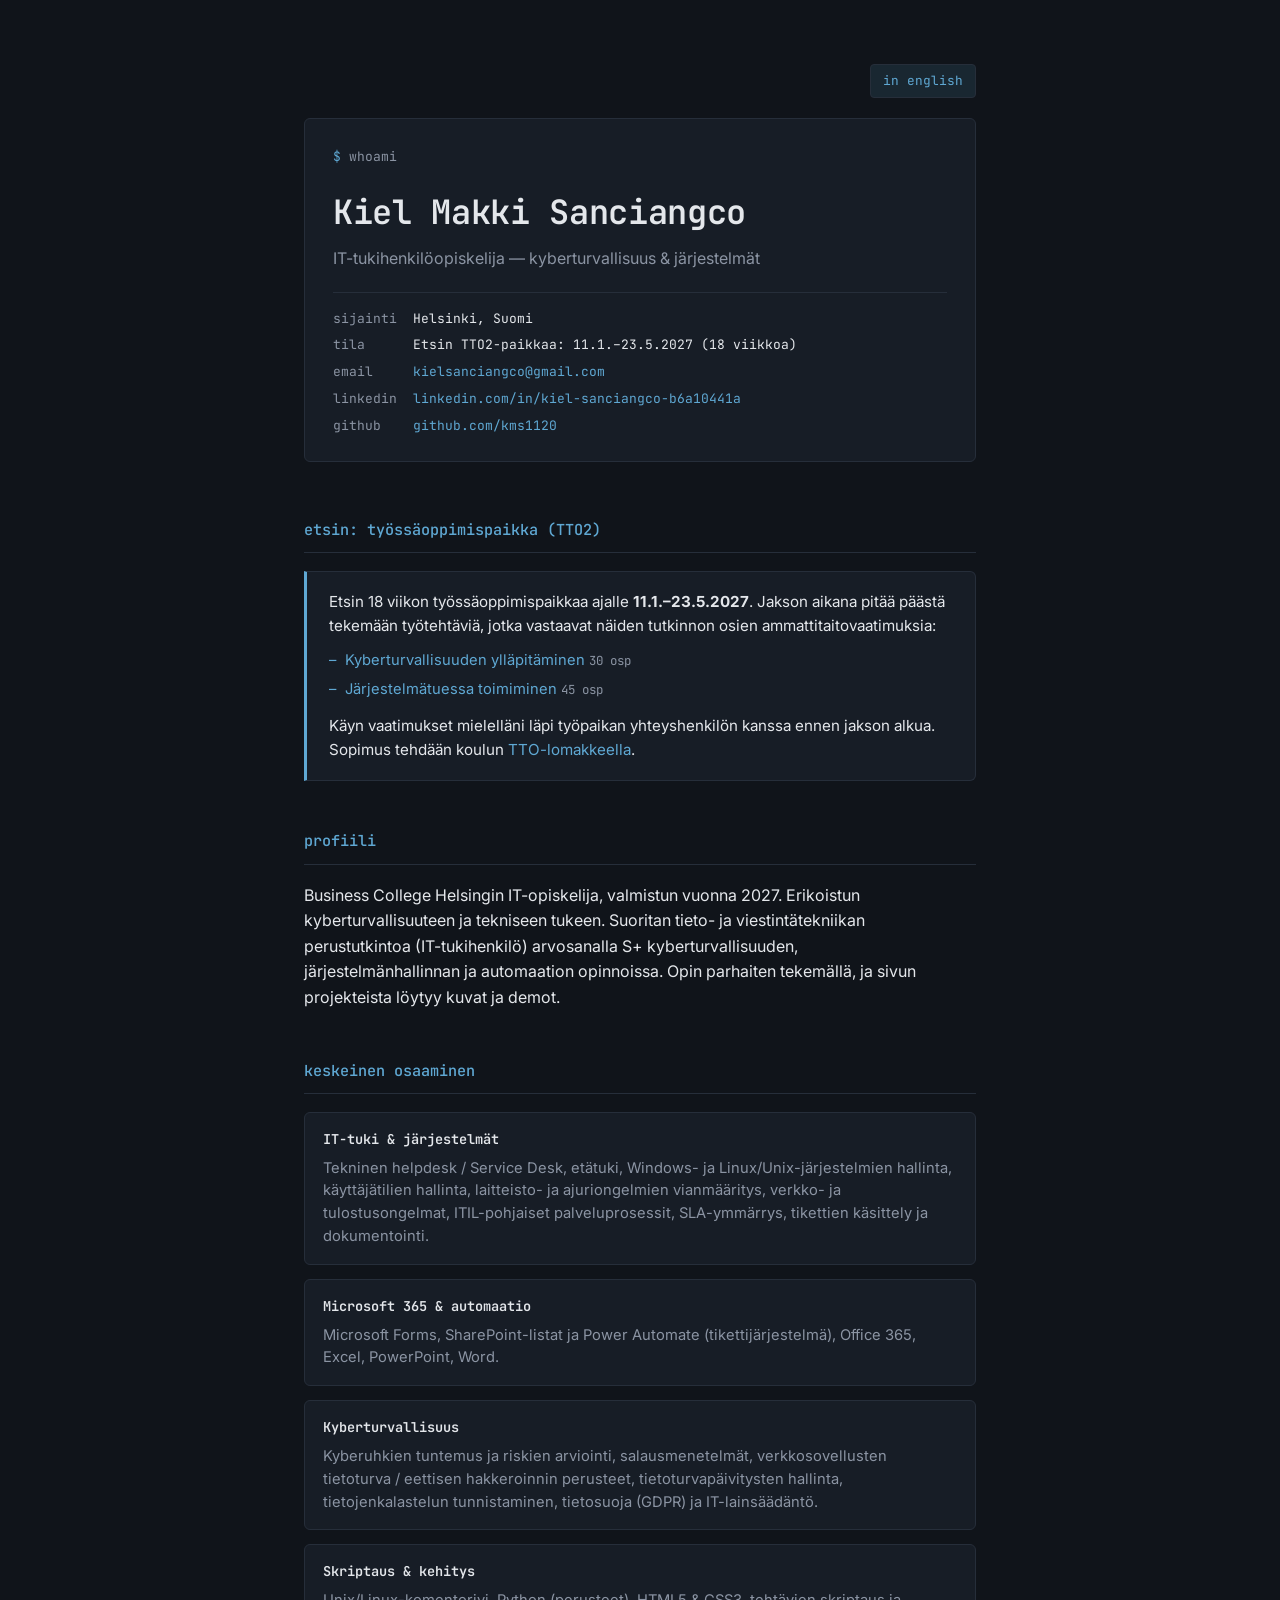
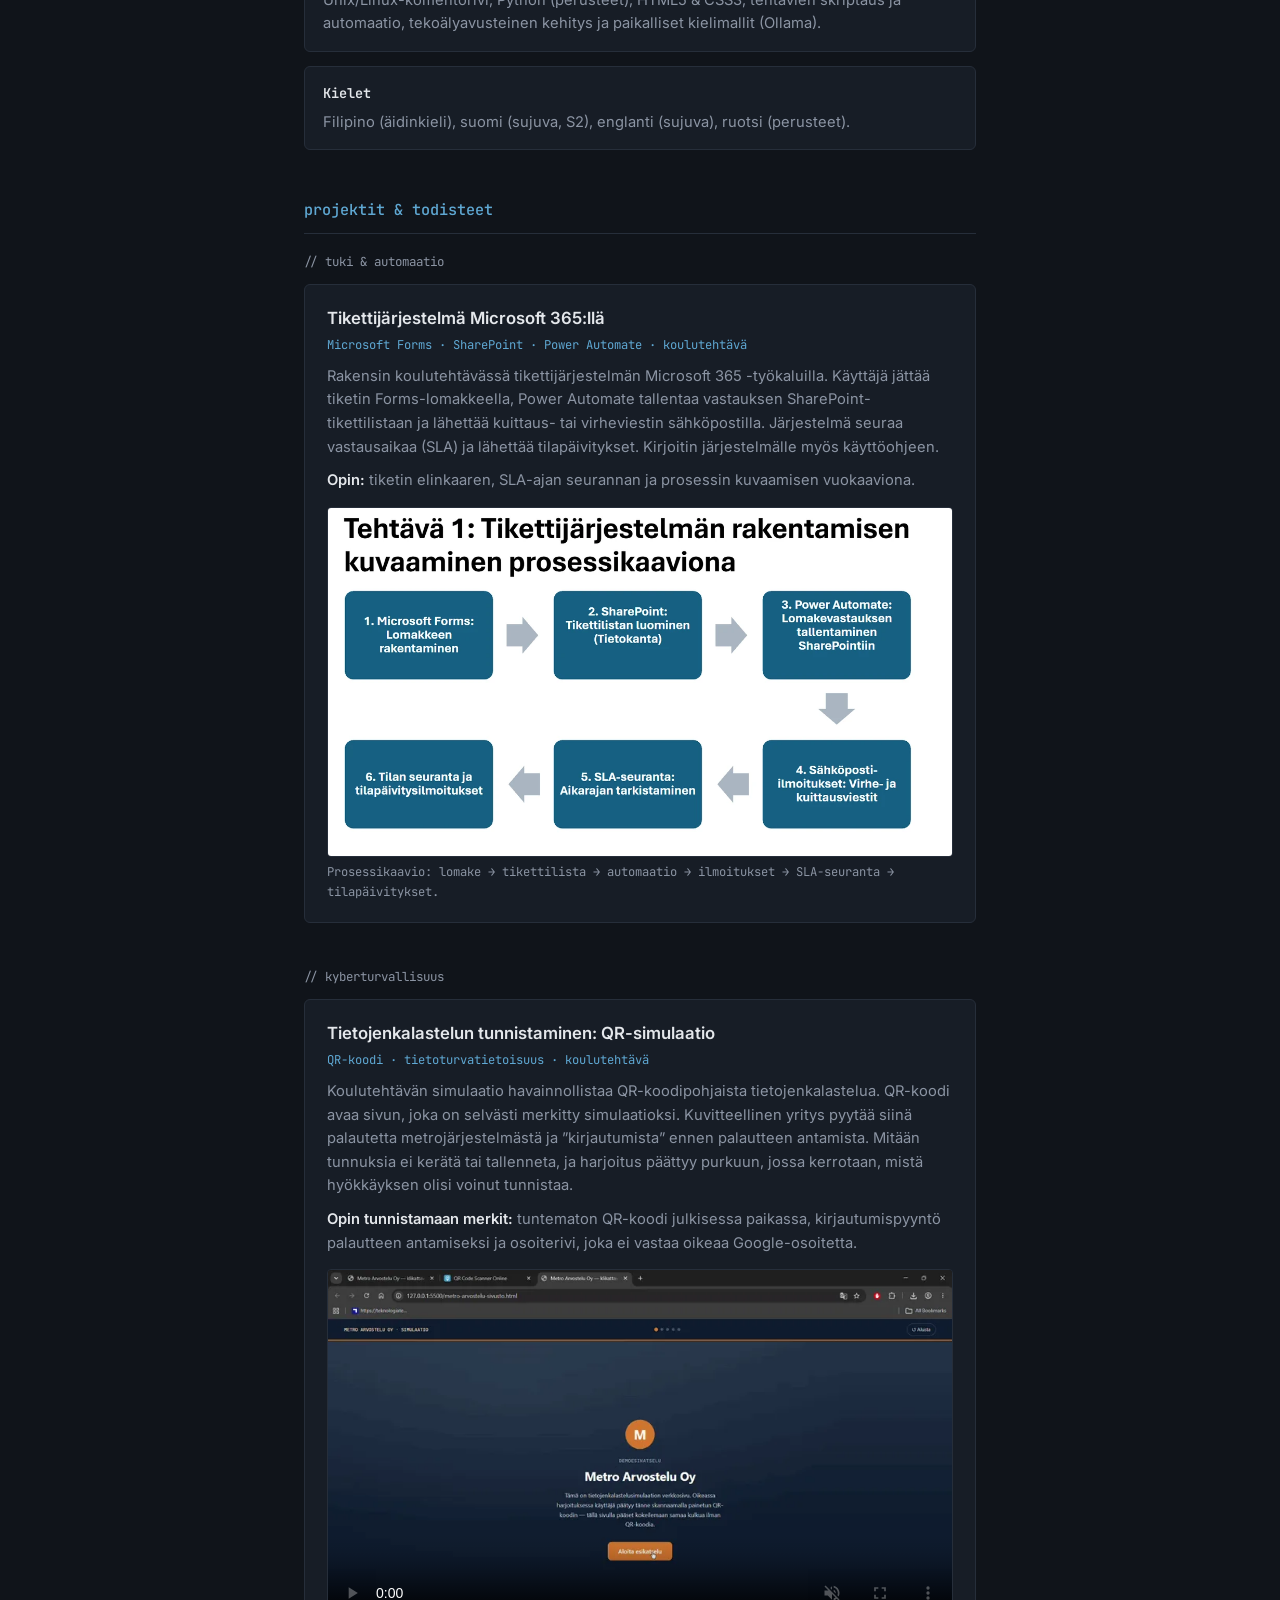
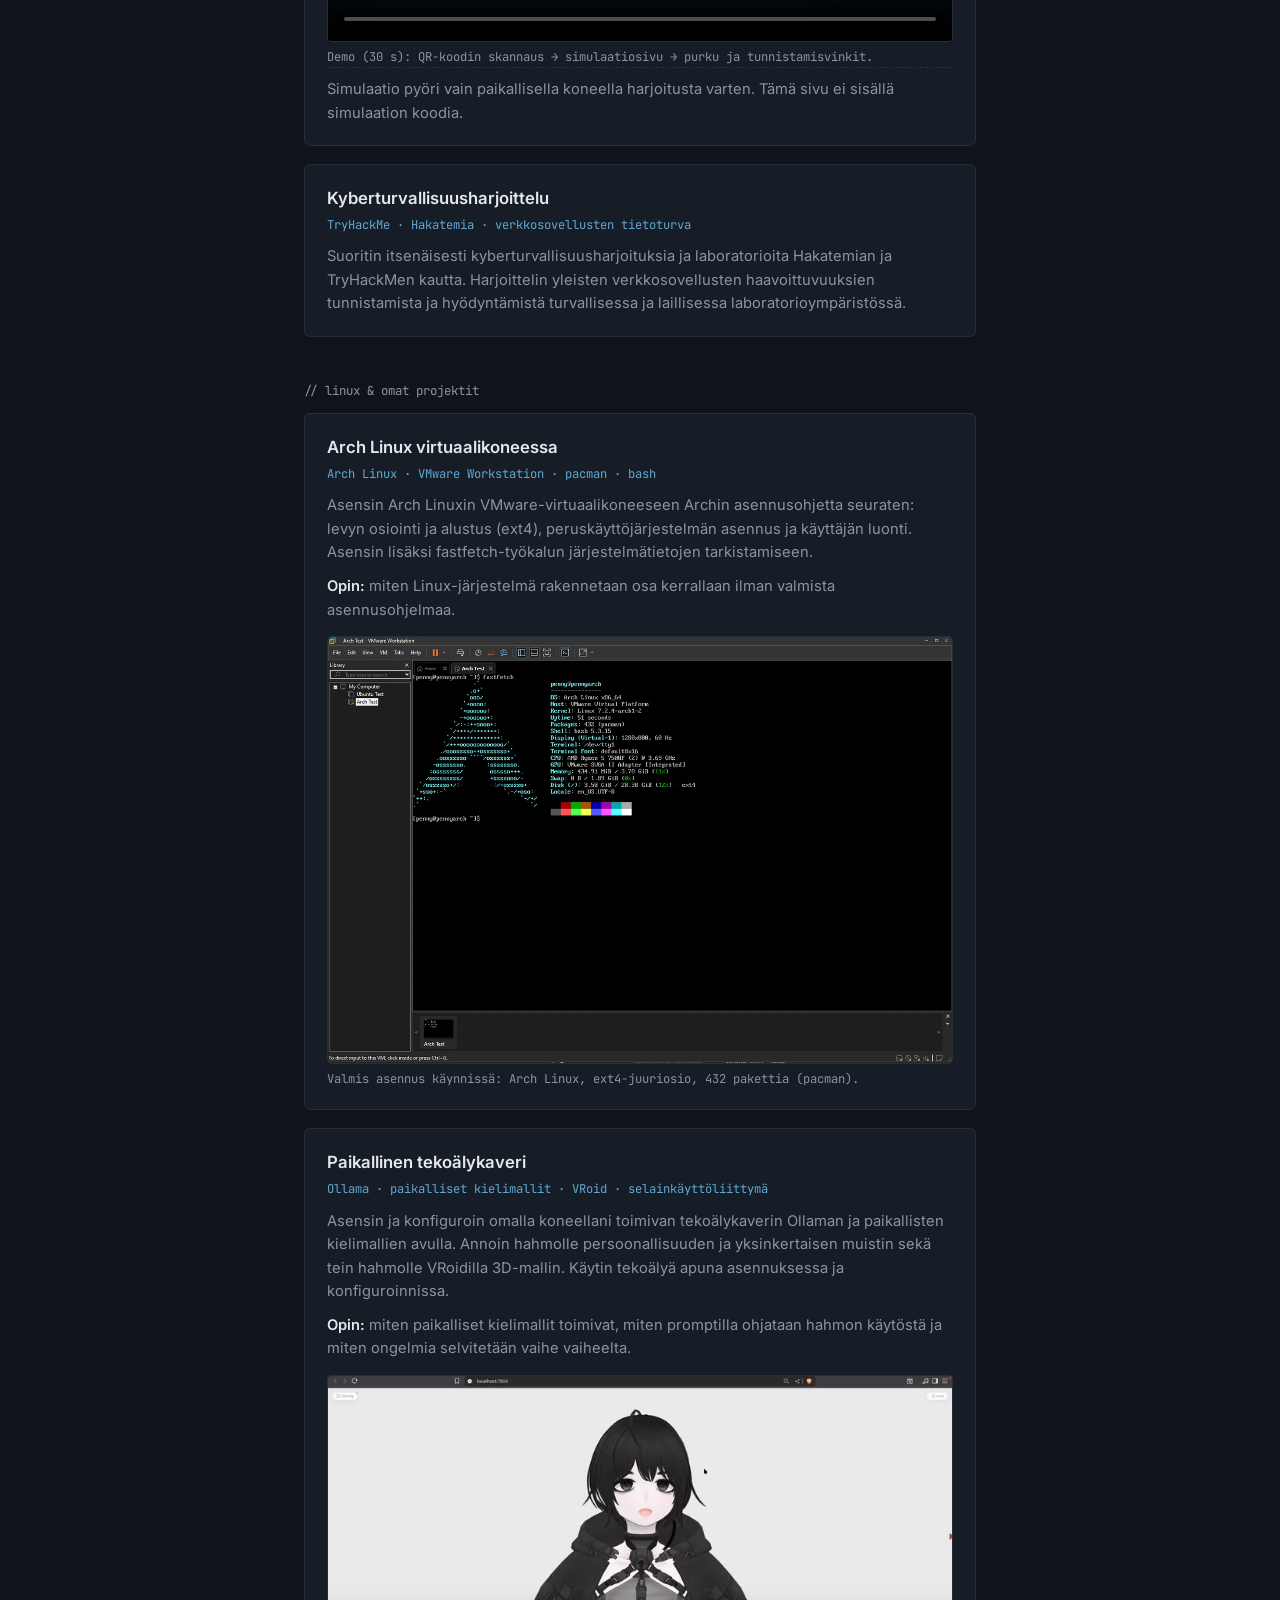
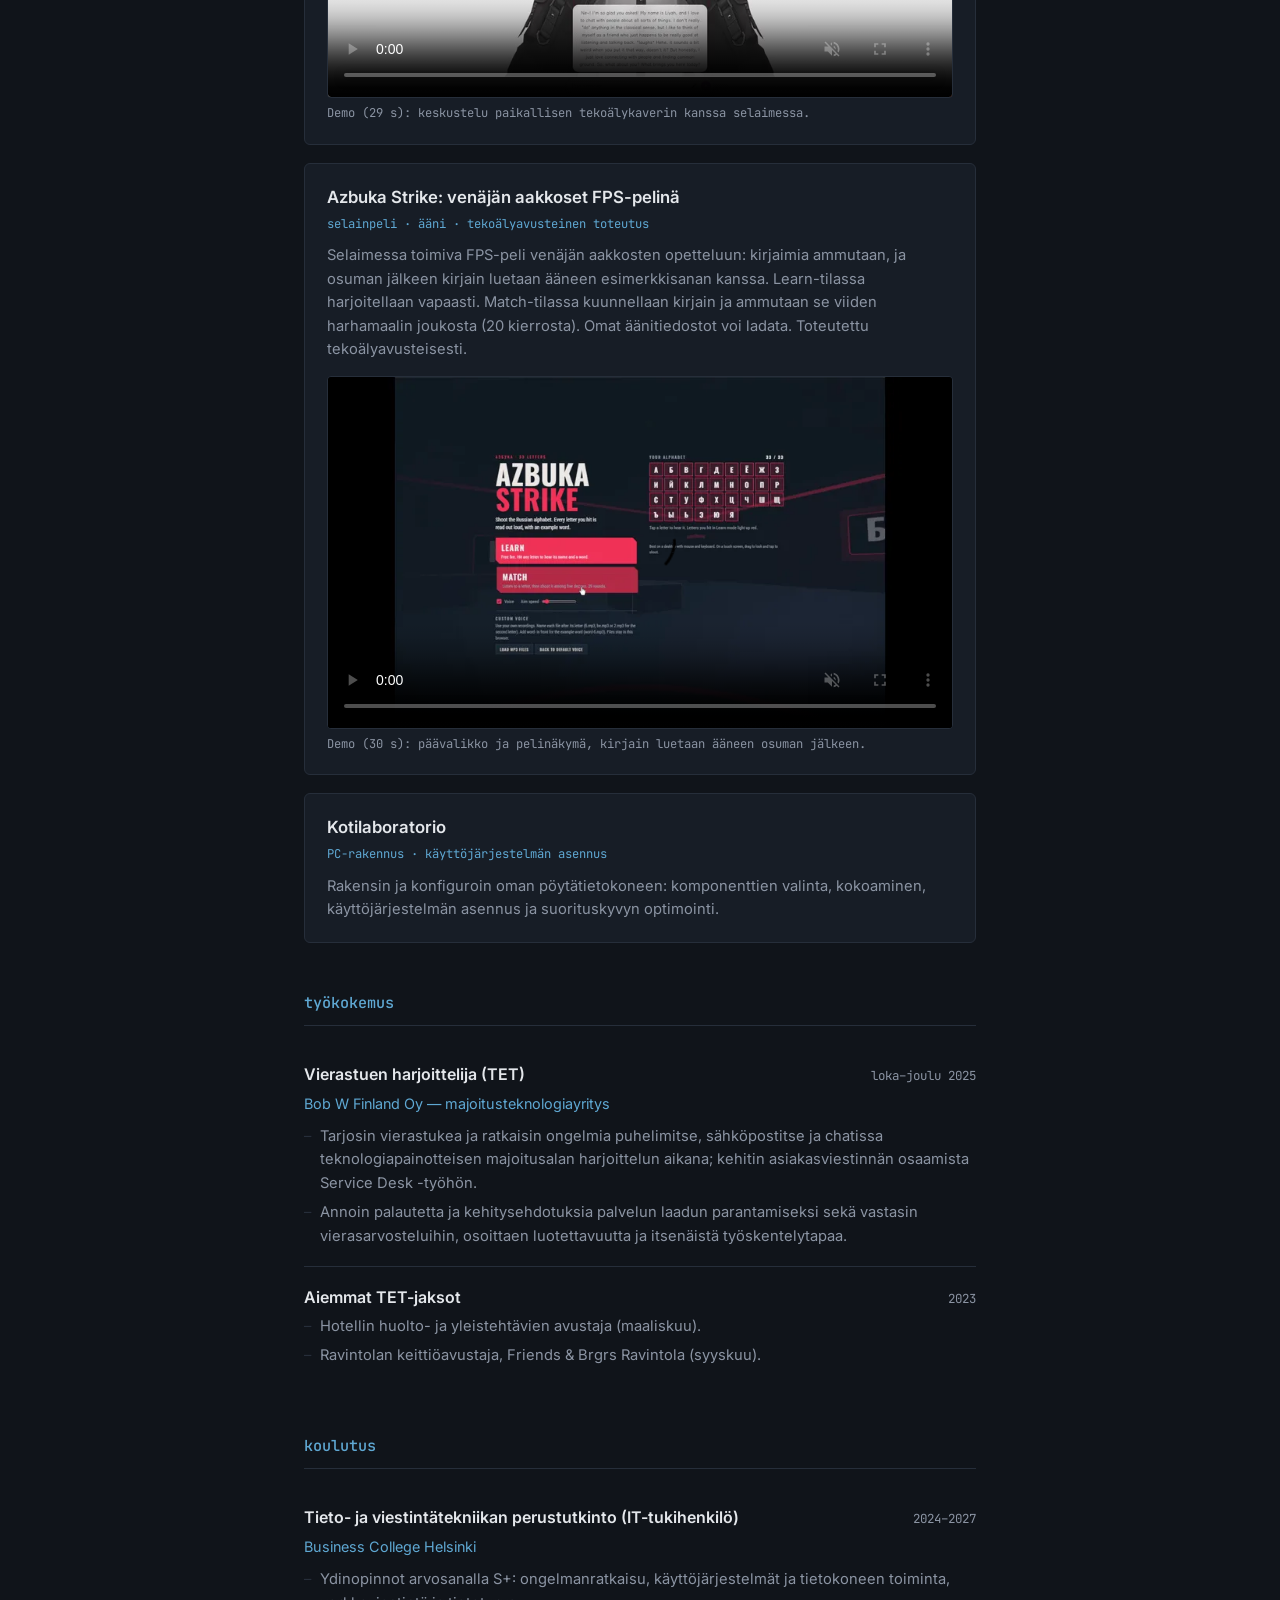
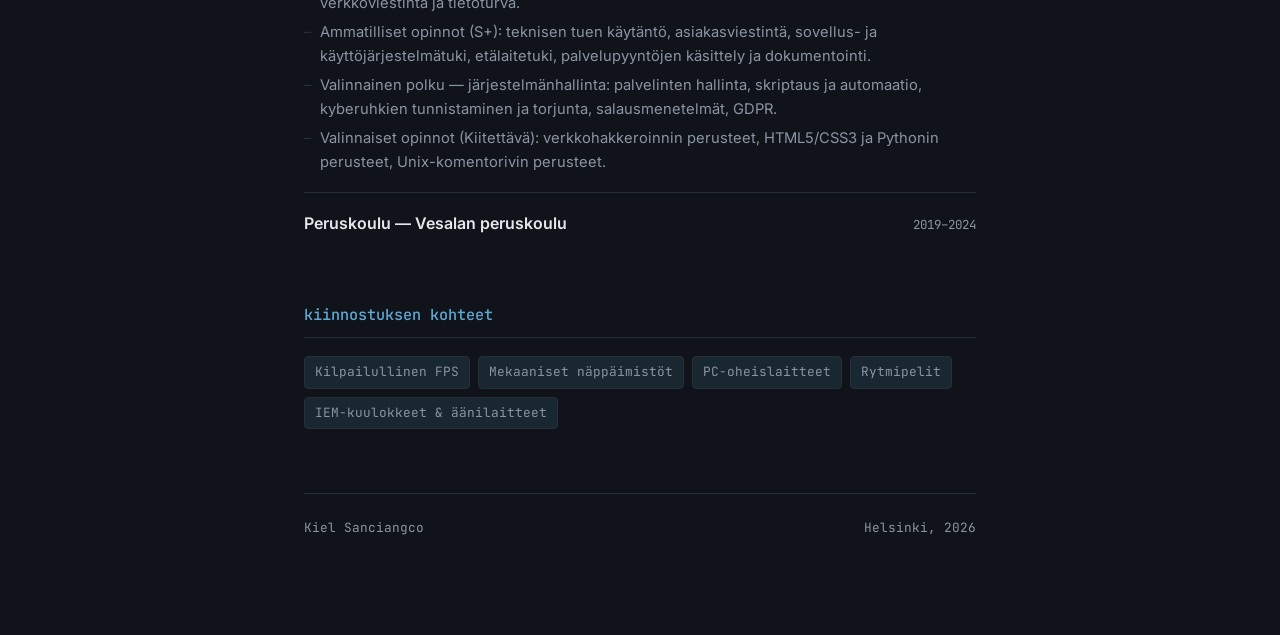
==== commit d70ef142: "Update index.html" ====
--- a/index.html
+++ b/index.html
@@ -191,11 +191,11 @@
     <div class="entry">
       <div class="entry-head">
         <h3>Aiemmat TET-jaksot</h3>
-        <time>2022</time>
+        <time>2023</time>
       </div>
       <ul>
         <li>Hotellin huolto- ja yleistehtävien avustaja (maaliskuu).</li>
-        <li>Ravintolan keittiöavustaja, Friends &amp; Brgrs Ravintola (helmi–heinäkuu).</li>
+        <li>Ravintolan keittiöavustaja, Friends &amp; Brgrs Ravintola (syyskuu).</li>
       </ul>
     </div>
   </section>
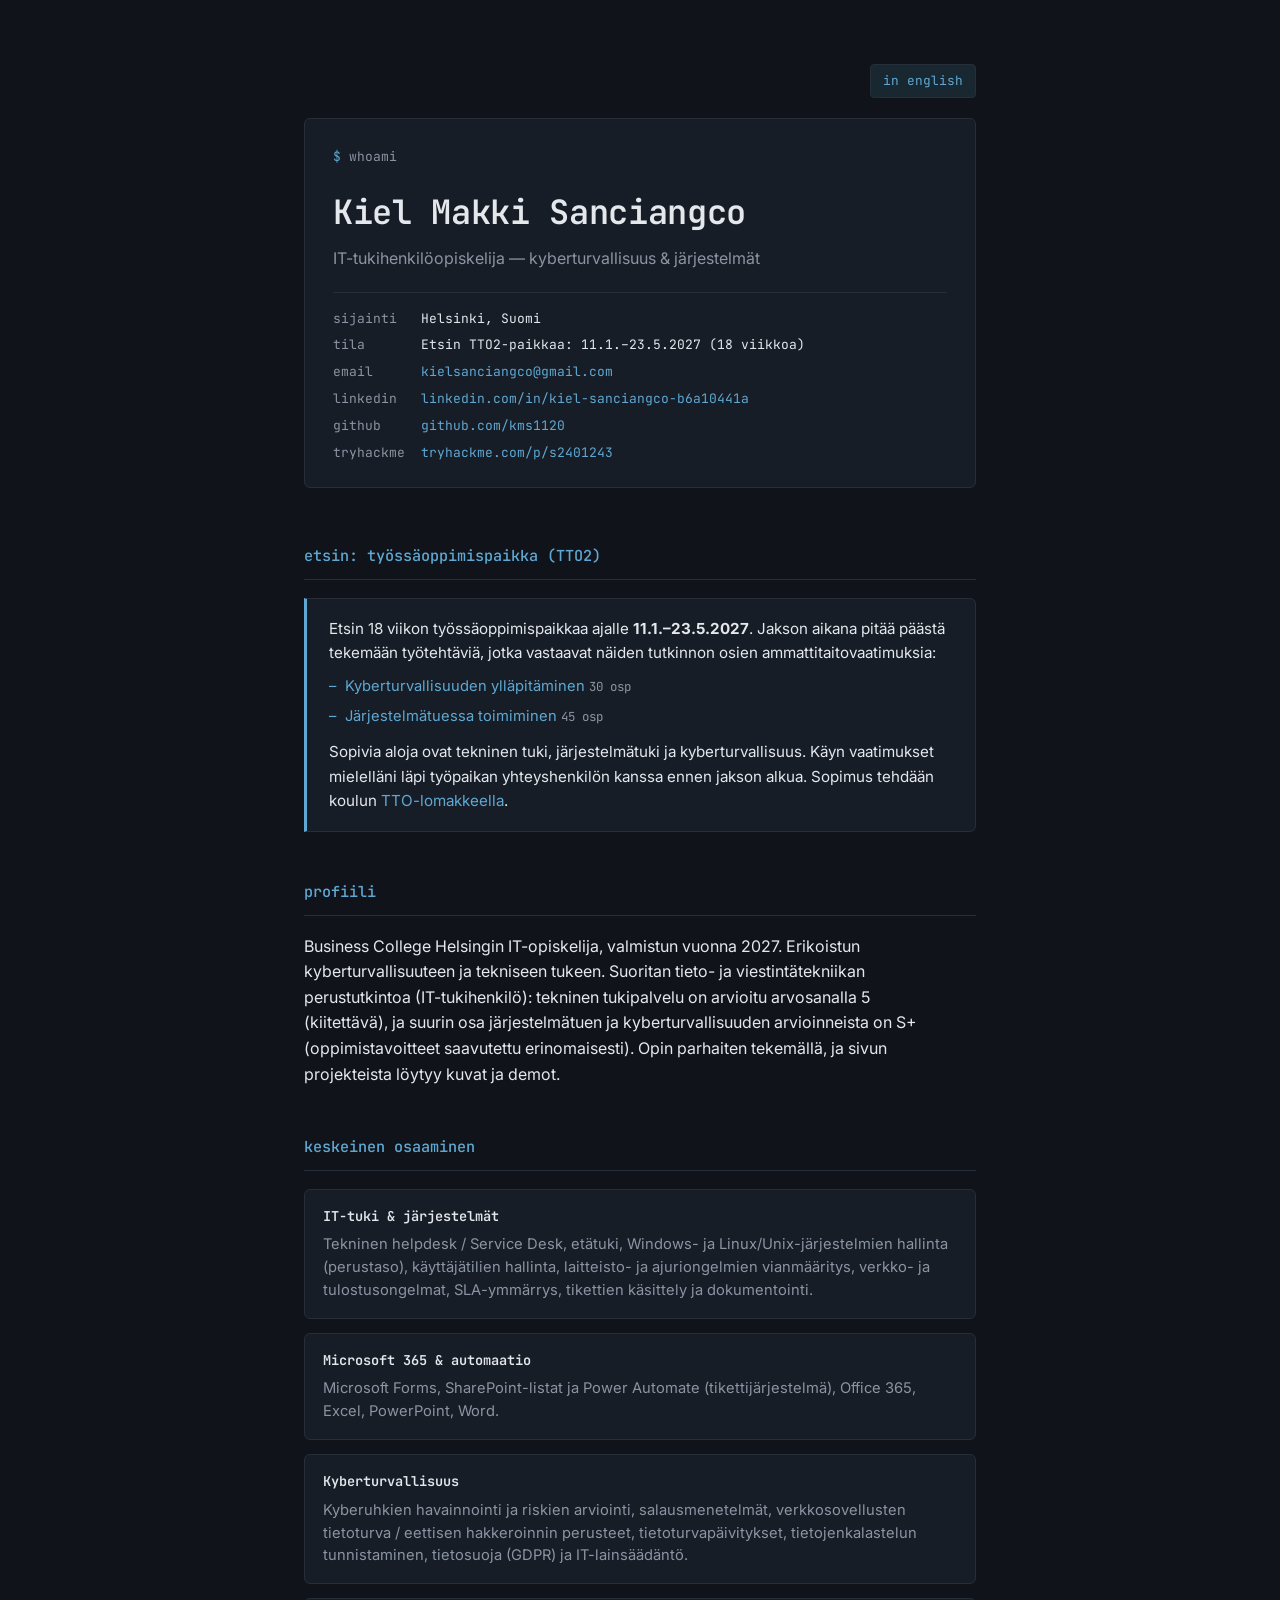
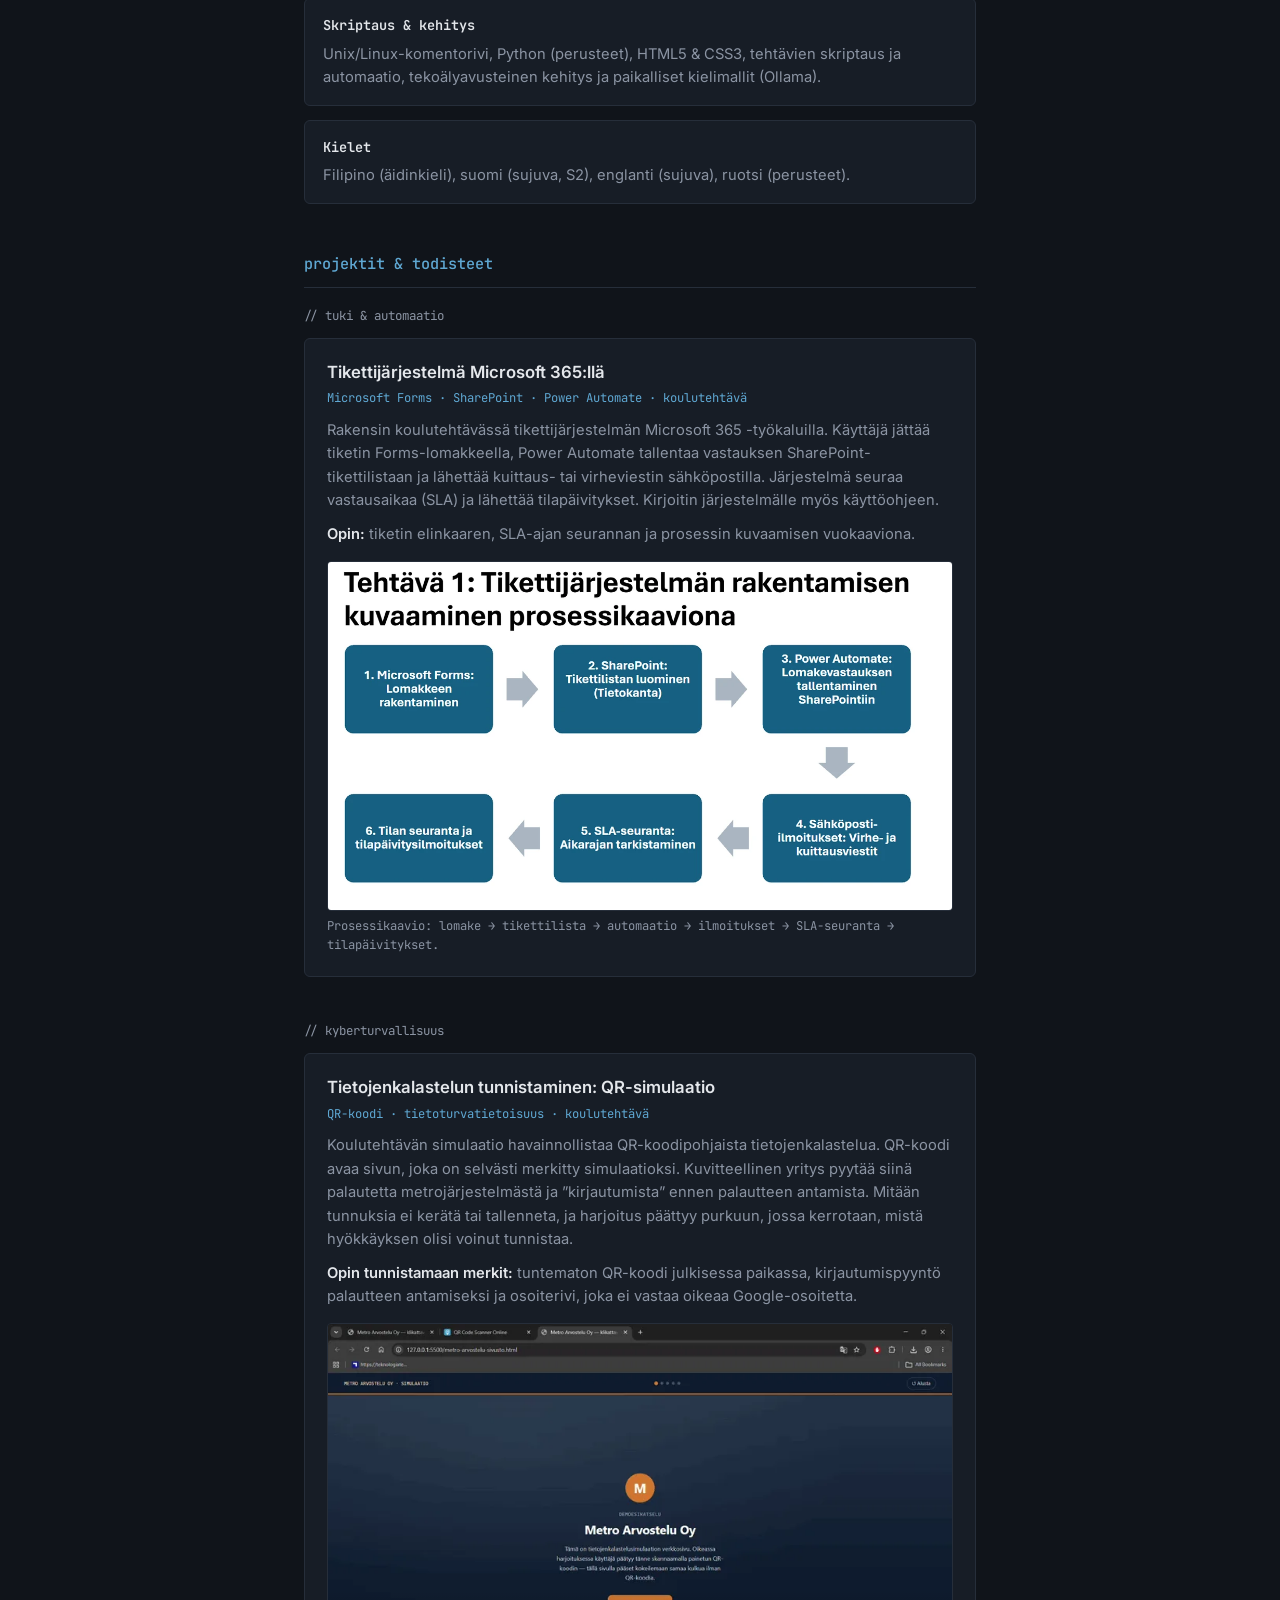
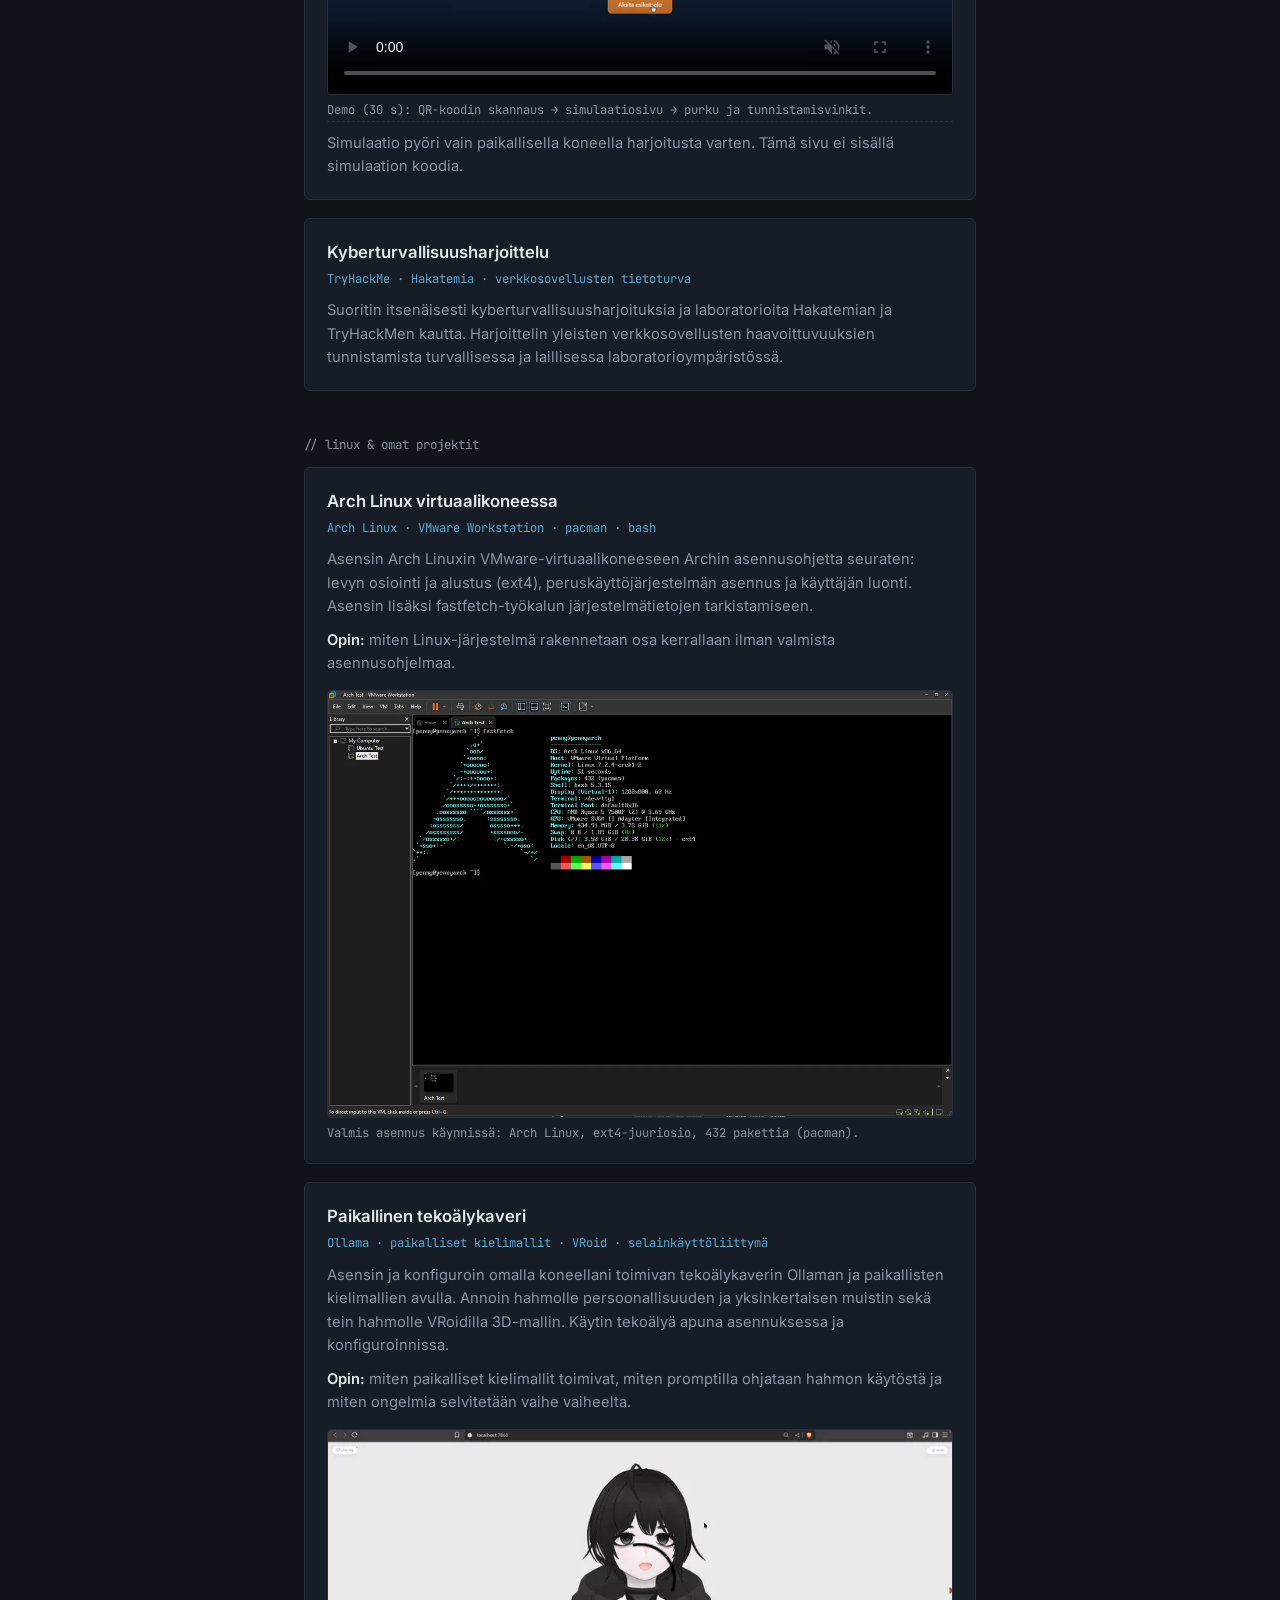
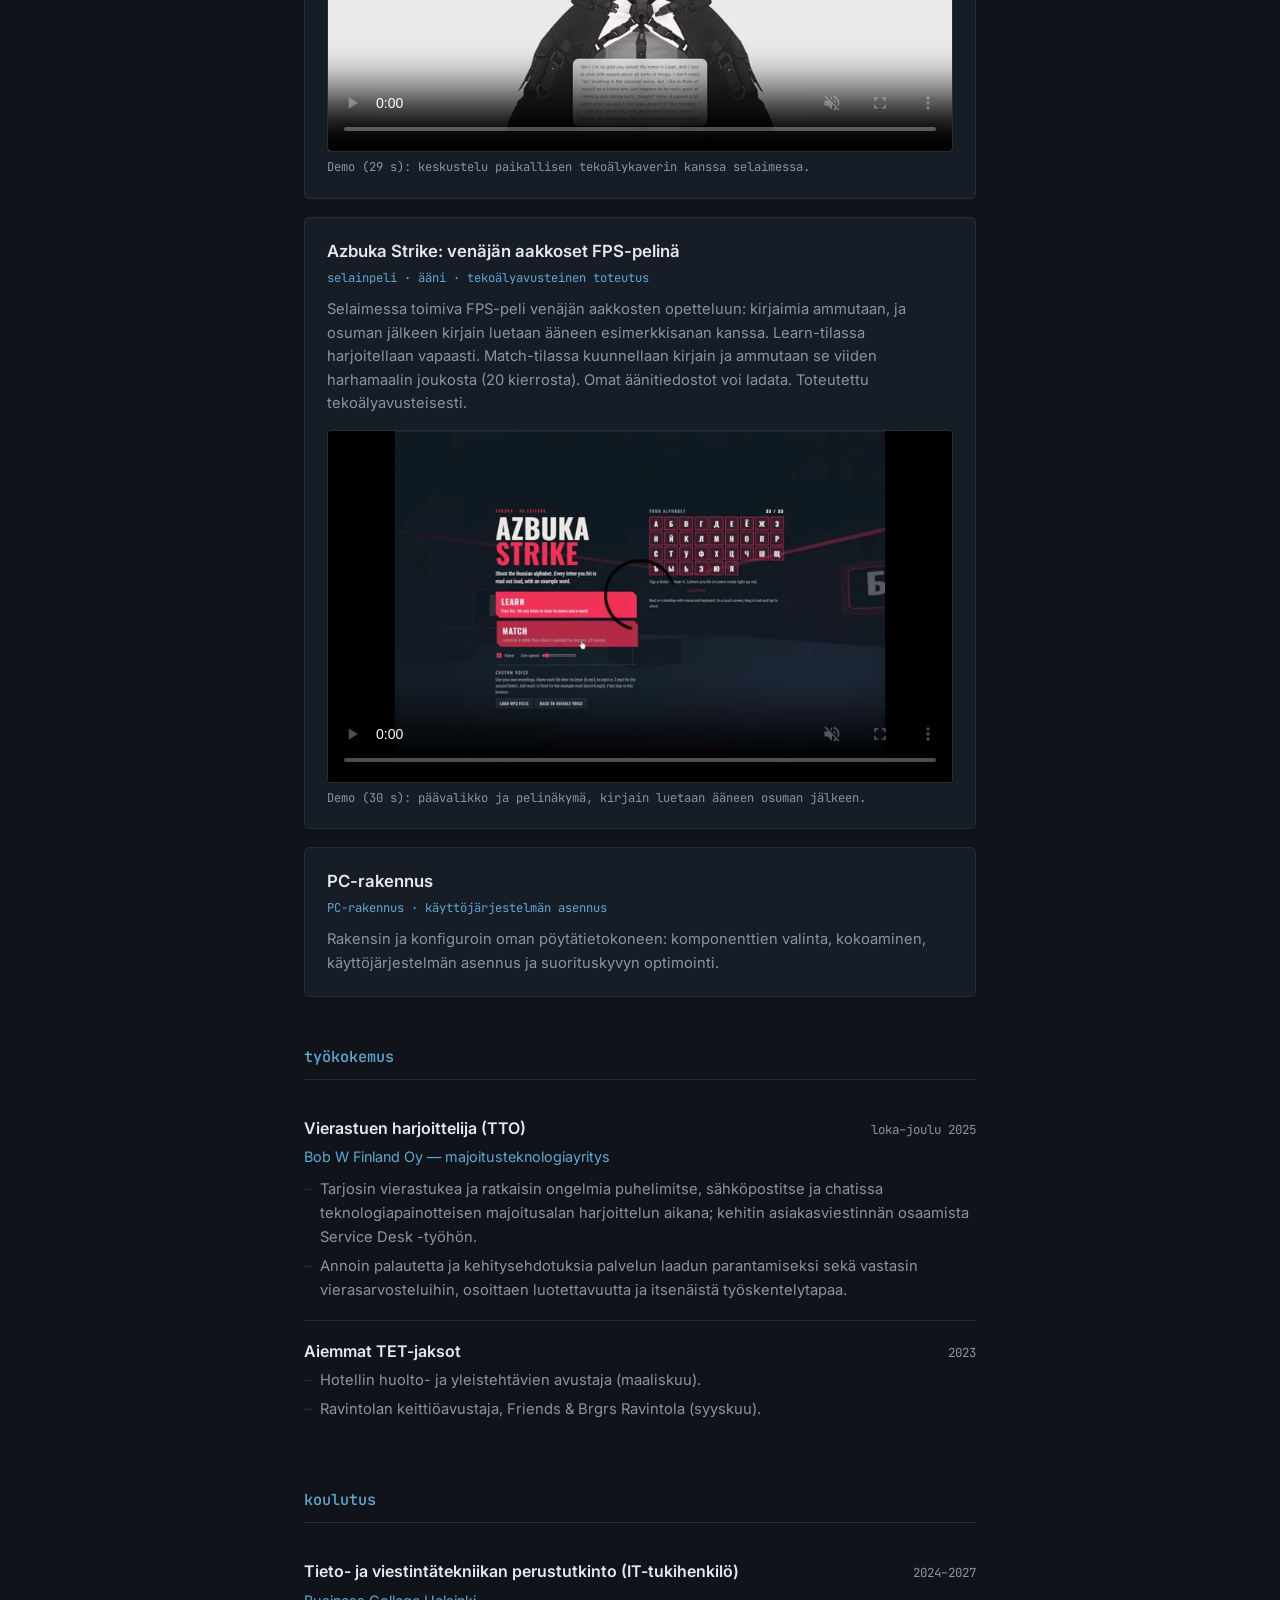
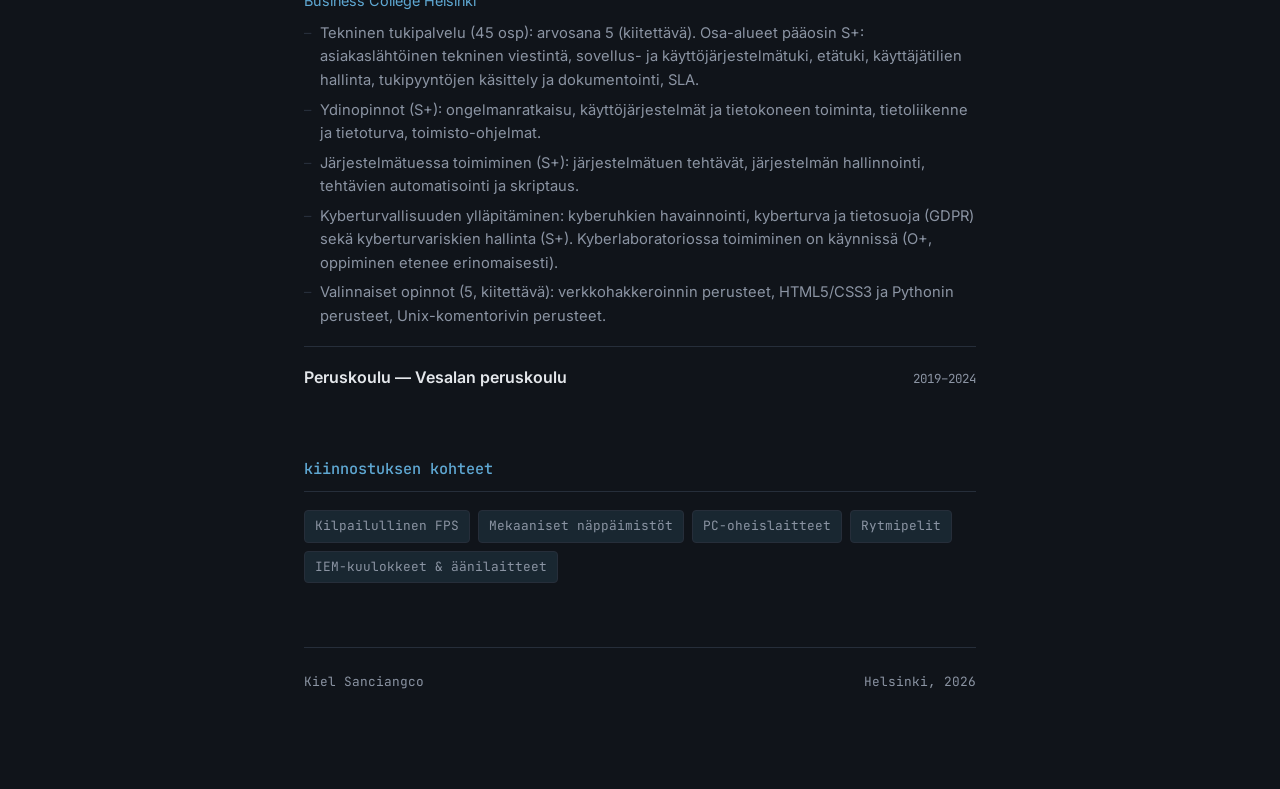
==== commit 10288d81: "Add files via upload" ====
--- a/index.html
+++ b/index.html
@@ -1,264 +1,266 @@
-<!DOCTYPE html>
-<html lang="fi">
-<head>
-<meta charset="UTF-8">
-<meta name="viewport" content="width=device-width, initial-scale=1.0">
-<title>Kiel Sanciangco — IT-tukihenkilöopiskelija</title>
-<meta name="description" content="Kiel Sanciangco, IT-tukihenkilöopiskelija (kyberturvallisuus ja järjestelmätuki), Helsinki. Etsii TTO2-paikkaa 11.1.–23.5.2027.">
-<meta property="og:title" content="Kiel Sanciangco — IT-tukihenkilöopiskelija">
-<meta property="og:description" content="Kyberturvallisuus ja järjestelmätuki. Etsin 18 viikon TTO2-paikkaa 11.1.–23.5.2027.">
-<meta property="og:type" content="website">
-<link rel="alternate" hreflang="en" href="en.html">
-<link rel="preconnect" href="https://fonts.googleapis.com">
-<link rel="preconnect" href="https://fonts.gstatic.com" crossorigin>
-<link href="https://fonts.googleapis.com/css2?family=JetBrains+Mono:wght@400;500;600;700&family=Inter:wght@400;500;600&display=swap" rel="stylesheet">
-<link rel="stylesheet" href="style.css">
-</head>
-<body>
-<div class="wrap">
-
-  <div class="lang-toggle"><a href="en.html" hreflang="en" lang="en">in english</a></div>
-
-  <header class="intro">
-    <div class="prompt-line"><span class="sym">$</span> whoami</div>
-    <h1>Kiel Makki Sanciangco</h1>
-    <div class="role-line">IT-tukihenkilöopiskelija — kyberturvallisuus &amp; järjestelmät</div>
-    <dl class="status-grid">
-      <dt>sijainti</dt><dd>Helsinki, Suomi</dd>
-      <dt>tila</dt><dd>Etsin TTO2-paikkaa: 11.1.–23.5.2027 (18 viikkoa)</dd>
-      <dt>email</dt><dd><a href="mailto:kielsanciangco@gmail.com">kielsanciangco@gmail.com</a></dd>
-      <dt>linkedin</dt><dd><a href="https://linkedin.com/in/kiel-sanciangco-b6a10441a" target="_blank" rel="noopener">linkedin.com/in/kiel-sanciangco-b6a10441a</a></dd>
-      <dt>github</dt><dd><a href="https://github.com/kms1120" target="_blank" rel="noopener">github.com/kms1120</a></dd>
-    </dl>
-  </header>
-
-  <section id="tto2">
-    <h2>etsin: työssäoppimispaikka (TTO2)</h2>
-    <div class="callout">
-      <p>Etsin 18 viikon työssäoppimispaikkaa ajalle <strong>11.1.–23.5.2027</strong>. Jakson aikana pitää päästä tekemään työtehtäviä, jotka vastaavat näiden tutkinnon osien ammattitaitovaatimuksia:</p>
-      <ul>
-        <li><a href="https://eperusteet.opintopolku.fi/#/fi/ammatillinen/6779583/tutkinnonosat/6816528" target="_blank" rel="noopener">Kyberturvallisuuden ylläpitäminen</a> <span>30 osp</span></li>
-        <li><a href="https://eperusteet.opintopolku.fi/#/fi/ammatillinen/6779583/tutkinnonosat/6816525" target="_blank" rel="noopener">Järjestelmätuessa toimiminen</a> <span>45 osp</span></li>
-      </ul>
-      <p>Käyn vaatimukset mielelläni läpi työpaikan yhteyshenkilön kanssa ennen jakson alkua. Sopimus tehdään koulun <a href="https://www3.bc.fi/tto-lomake/" target="_blank" rel="noopener">TTO-lomakkeella</a>.</p>
-    </div>
-  </section>
-
-  <section id="profiili">
-    <h2>profiili</h2>
-    <p class="lead">Business College Helsingin IT-opiskelija, valmistun vuonna 2027. Erikoistun kyberturvallisuuteen ja tekniseen tukeen. Suoritan tieto- ja viestintätekniikan perustutkintoa (IT-tukihenkilö) arvosanalla S+ kyberturvallisuuden, järjestelmänhallinnan ja automaation opinnoissa. Opin parhaiten tekemällä, ja sivun projekteista löytyy kuvat ja demot.</p>
-  </section>
-
-  <section id="osaaminen">
-    <h2>keskeinen osaaminen</h2>
-    <div class="modules">
-      <div class="module">
-        <h3>IT-tuki &amp; järjestelmät</h3>
-        <p>Tekninen helpdesk / Service Desk, etätuki, Windows- ja Linux/Unix-järjestelmien hallinta, käyttäjätilien hallinta, laitteisto- ja ajuriongelmien vianmääritys, verkko- ja tulostusongelmat, ITIL-pohjaiset palveluprosessit, SLA-ymmärrys, tikettien käsittely ja dokumentointi.</p>
-      </div>
-      <div class="module">
-        <h3>Microsoft 365 &amp; automaatio</h3>
-        <p>Microsoft Forms, SharePoint-listat ja Power Automate (tikettijärjestelmä), Office 365, Excel, PowerPoint, Word.</p>
-      </div>
-      <div class="module">
-        <h3>Kyberturvallisuus</h3>
-        <p>Kyberuhkien tuntemus ja riskien arviointi, salausmenetelmät, verkkosovellusten tietoturva / eettisen hakkeroinnin perusteet, tietoturvapäivitysten hallinta, tietojenkalastelun tunnistaminen, tietosuoja (GDPR) ja IT-lainsäädäntö.</p>
-      </div>
-      <div class="module">
-        <h3>Skriptaus &amp; kehitys</h3>
-        <p>Unix/Linux-komentorivi, Python (perusteet), HTML5 &amp; CSS3, tehtävien skriptaus ja automaatio, tekoälyavusteinen kehitys ja paikalliset kielimallit (Ollama).</p>
-      </div>
-      <div class="module">
-        <h3>Kielet</h3>
-        <p>Filipino (äidinkieli), suomi (sujuva, S2), englanti (sujuva), ruotsi (perusteet).</p>
-      </div>
-    </div>
-  </section>
-
-  <section id="projektit">
-    <h2>projektit &amp; todisteet</h2>
-    <div class="projects">
-
-      <p class="group-label">// tuki &amp; automaatio</p>
-
-      <article class="project">
-        <h3>Tikettijärjestelmä Microsoft 365:llä</h3>
-        <div class="stack">Microsoft Forms · SharePoint · Power Automate · koulutehtävä</div>
-        <p>Rakensin koulutehtävässä tikettijärjestelmän Microsoft 365 -työkaluilla. Käyttäjä jättää tiketin Forms-lomakkeella, Power Automate tallentaa vastauksen SharePoint-tikettilistaan ja lähettää kuittaus- tai virheviestin sähköpostilla. Järjestelmä seuraa vastausaikaa (SLA) ja lähettää tilapäivitykset. Kirjoitin järjestelmälle myös käyttöohjeen.</p>
-        <p><strong>Opin:</strong> tiketin elinkaaren, SLA-ajan seurannan ja prosessin kuvaamisen vuokaaviona.</p>
-        <figure>
-          <img src="assets/ticket-flow.webp" width="1200" height="670" loading="lazy"
-               alt="Prosessikaavio tikettijärjestelmästä kuudessa vaiheessa: 1. Microsoft Forms -lomake, 2. SharePoint-tikettilista, 3. Power Automate tallentaa vastauksen SharePointiin, 4. sähköposti-ilmoitukset (virhe- ja kuittausviestit), 5. SLA-seuranta, 6. tilan seuranta ja tilapäivitysilmoitukset.">
-          <figcaption>Prosessikaavio: lomake → tikettilista → automaatio → ilmoitukset → SLA-seuranta → tilapäivitykset.</figcaption>
-        </figure>
-        <!-- Käyttöohje: lisää tähän linkki, kun PDF on poistettu nimistä ja URL-osoitteista:
-        <div class="links"><a href="assets/tikettijarjestelma-kayttoohje.pdf">Lataa käyttöohje (PDF)</a></div> -->
-      </article>
-
-      <p class="group-label">// kyberturvallisuus</p>
-
-      <article class="project">
-        <h3>Tietojenkalastelun tunnistaminen: QR-simulaatio</h3>
-        <div class="stack">QR-koodi · tietoturvatietoisuus · koulutehtävä</div>
-        <p>Koulutehtävän simulaatio havainnollistaa QR-koodipohjaista tietojenkalastelua. QR-koodi avaa sivun, joka on selvästi merkitty simulaatioksi. Kuvitteellinen yritys pyytää siinä palautetta metrojärjestelmästä ja ”kirjautumista” ennen palautteen antamista. Mitään tunnuksia ei kerätä tai tallenneta, ja harjoitus päättyy purkuun, jossa kerrotaan, mistä hyökkäyksen olisi voinut tunnistaa.</p>
-        <p><strong>Opin tunnistamaan merkit:</strong> tuntematon QR-koodi julkisessa paikassa, kirjautumispyyntö palautteen antamiseksi ja osoiterivi, joka ei vastaa oikeaa Google-osoitetta.</p>
-        <figure>
-          <video controls muted loop playsinline preload="none" data-autoplay width="800" height="475"
-                 poster="assets/phishing-sim-poster.webp"
-                 aria-label="Demo: QR-koodin skannaus avaa simulaatiosivun, jonka lopussa käydään läpi tietojenkalastelun tunnusmerkit.">
-            <source src="assets/phishing-sim.mp4" type="video/mp4">
-          </video>
-          <figcaption>Demo (30 s): QR-koodin skannaus → simulaatiosivu → purku ja tunnistamisvinkit.</figcaption>
-        </figure>
-        <p class="note">Simulaatio pyöri vain paikallisella koneella harjoitusta varten. Tämä sivu ei sisällä simulaation koodia.</p>
-      </article>
-
-      <article class="project">
-        <h3>Kyberturvallisuusharjoittelu</h3>
-        <div class="stack">TryHackMe · Hakatemia · verkkosovellusten tietoturva</div>
-        <p>Suoritin itsenäisesti kyberturvallisuusharjoituksia ja laboratorioita Hakatemian ja TryHackMen kautta. Harjoittelin yleisten verkkosovellusten haavoittuvuuksien tunnistamista ja hyödyntämistä turvallisessa ja laillisessa laboratorioympäristössä.</p>
-      </article>
-
-      <p class="group-label">// linux &amp; omat projektit</p>
-
-      <article class="project">
-        <h3>Arch Linux virtuaalikoneessa</h3>
-        <div class="stack">Arch Linux · VMware Workstation · pacman · bash</div>
-        <p>Asensin Arch Linuxin VMware-virtuaalikoneeseen Archin asennusohjetta seuraten: levyn osiointi ja alustus (ext4), peruskäyttöjärjestelmän asennus ja käyttäjän luonti. Asensin lisäksi fastfetch-työkalun järjestelmätietojen tarkistamiseen.</p>
-        <p><strong>Opin:</strong> miten Linux-järjestelmä rakennetaan osa kerrallaan ilman valmista asennusohjelmaa.</p>
-        <figure>
-          <img src="assets/arch-fastfetch.webp" width="1200" height="819" loading="lazy"
-               alt="VMware Workstationin terminaali, jossa Arch Linux -virtuaalikoneessa ajettu fastfetch näyttää järjestelmätiedot: Arch Linux x86_64, 432 pakettia (pacman), ext4-juuriosio.">
-          <figcaption>Valmis asennus käynnissä: Arch Linux, ext4-juuriosio, 432 pakettia (pacman).</figcaption>
-        </figure>
-      </article>
-
-      <article class="project">
-        <h3>Paikallinen tekoälykaveri</h3>
-        <div class="stack">Ollama · paikalliset kielimallit · VRoid · selainkäyttöliittymä</div>
-        <p>Asensin ja konfiguroin omalla koneellani toimivan tekoälykaverin Ollaman ja paikallisten kielimallien avulla. Annoin hahmolle persoonallisuuden ja yksinkertaisen muistin sekä tein hahmolle VRoidilla 3D-mallin. Käytin tekoälyä apuna asennuksessa ja konfiguroinnissa.</p>
-        <p><strong>Opin:</strong> miten paikalliset kielimallit toimivat, miten promptilla ohjataan hahmon käytöstä ja miten ongelmia selvitetään vaihe vaiheelta.</p>
-        <figure>
-          <video controls muted loop playsinline preload="none" data-autoplay width="800" height="412"
-                 poster="assets/ai-companion-poster.webp"
-                 aria-label="Demo: keskustelu tekoälykaverin kanssa selaimessa, hahmo vastaa kysymykseen kuka se on.">
-            <source src="assets/ai-companion.mp4" type="video/mp4">
-          </video>
-          <figcaption>Demo (29 s): keskustelu paikallisen tekoälykaverin kanssa selaimessa.</figcaption>
-        </figure>
-      </article>
-
-      <article class="project">
-        <h3>Azbuka Strike: venäjän aakkoset FPS-pelinä</h3>
-        <div class="stack">selainpeli · ääni · tekoälyavusteinen toteutus</div>
-        <p>Selaimessa toimiva FPS-peli venäjän aakkosten opetteluun: kirjaimia ammutaan, ja osuman jälkeen kirjain luetaan ääneen esimerkkisanan kanssa. Learn-tilassa harjoitellaan vapaasti. Match-tilassa kuunnellaan kirjain ja ammutaan se viiden harhamaalin joukosta (20 kierrosta). Omat äänitiedostot voi ladata. Toteutettu tekoälyavusteisesti.</p>
-        <figure>
-          <video controls muted loop playsinline preload="none" data-autoplay width="800" height="450"
-                 poster="assets/azbuka-strike-poster.webp"
-                 aria-label="Demo: Azbuka Strike -pelin päävalikko ja pelinäkymä, jossa ammutaan venäjän aakkosten kirjaimia.">
-            <source src="assets/azbuka-strike.mp4" type="video/mp4">
-          </video>
-          <figcaption>Demo (30 s): päävalikko ja pelinäkymä, kirjain luetaan ääneen osuman jälkeen.</figcaption>
-        </figure>
-        <!-- Lisää elävä demo, jos peli on julkaistu (esim. GitHub Pages):
-        <div class="links"><a href="OSOITE">Kokeile peliä</a></div> -->
-      </article>
-
-      <article class="project">
-        <h3>Kotilaboratorio</h3>
-        <div class="stack">PC-rakennus · käyttöjärjestelmän asennus</div>
-        <p>Rakensin ja konfiguroin oman pöytätietokoneen: komponenttien valinta, kokoaminen, käyttöjärjestelmän asennus ja suorituskyvyn optimointi.</p>
-      </article>
-
-    </div>
-  </section>
-
-  <section id="kokemus">
-    <h2>työkokemus</h2>
-
-    <div class="entry">
-      <div class="entry-head">
-        <h3>Vierastuen harjoittelija (TET)</h3>
-        <time>loka–joulu 2025</time>
-      </div>
-      <div class="org">Bob W Finland Oy — majoitusteknologiayritys</div>
-      <ul>
-        <li>Tarjosin vierastukea ja ratkaisin ongelmia puhelimitse, sähköpostitse ja chatissa teknologiapainotteisen majoitusalan harjoittelun aikana; kehitin asiakasviestinnän osaamista Service Desk -työhön.</li>
-        <li>Annoin palautetta ja kehitysehdotuksia palvelun laadun parantamiseksi sekä vastasin vierasarvosteluihin, osoittaen luotettavuutta ja itsenäistä työskentelytapaa.</li>
-      </ul>
-    </div>
-
-    <div class="entry">
-      <div class="entry-head">
-        <h3>Aiemmat TET-jaksot</h3>
-        <time>2023</time>
-      </div>
-      <ul>
-        <li>Hotellin huolto- ja yleistehtävien avustaja (maaliskuu).</li>
-        <li>Ravintolan keittiöavustaja, Friends &amp; Brgrs Ravintola (syyskuu).</li>
-      </ul>
-    </div>
-  </section>
-
-  <section id="koulutus">
-    <h2>koulutus</h2>
-
-    <div class="entry">
-      <div class="entry-head">
-        <h3>Tieto- ja viestintätekniikan perustutkinto (IT-tukihenkilö)</h3>
-        <time>2024–2027</time>
-      </div>
-      <div class="org">Business College Helsinki</div>
-      <ul>
-        <li>Ydinopinnot arvosanalla S+: ongelmanratkaisu, käyttöjärjestelmät ja tietokoneen toiminta, verkkoviestintä ja tietoturva.</li>
-        <li>Ammatilliset opinnot (S+): teknisen tuen käytäntö, asiakasviestintä, sovellus- ja käyttöjärjestelmätuki, etälaitetuki, palvelupyyntöjen käsittely ja dokumentointi.</li>
-        <li>Valinnainen polku — järjestelmänhallinta: palvelinten hallinta, skriptaus ja automaatio, kyberuhkien tunnistaminen ja torjunta, salausmenetelmät, GDPR.</li>
-        <li>Valinnaiset opinnot (Kiitettävä): verkkohakkeroinnin perusteet, HTML5/CSS3 ja Pythonin perusteet, Unix-komentorivin perusteet.</li>
-      </ul>
-    </div>
-
-    <div class="entry">
-      <div class="entry-head">
-        <h3>Peruskoulu — Vesalan peruskoulu</h3>
-        <time>2019–2024</time>
-      </div>
-    </div>
-  </section>
-
-  <section id="kiinnostukset">
-    <h2>kiinnostuksen kohteet</h2>
-    <div class="tags">
-      <span class="tag">Kilpailullinen FPS</span>
-      <span class="tag">Mekaaniset näppäimistöt</span>
-      <span class="tag">PC-oheislaitteet</span>
-      <span class="tag">Rytmipelit</span>
-      <span class="tag">IEM-kuulokkeet &amp; äänilaitteet</span>
-    </div>
-  </section>
-
-  <footer>
-    <span>Kiel Sanciangco</span>
-    <span>Helsinki, 2026</span>
-  </footer>
-
-</div>
-
-<script>
-/* Demovideot toistuvat vain kun ne ovat näkyvissä. Hallintapainikkeet ovat aina käytössä. */
-(function () {
-  var videos = document.querySelectorAll('video[data-autoplay]');
-  if (!videos.length) return;
-  var reduce = window.matchMedia && window.matchMedia('(prefers-reduced-motion: reduce)').matches;
-  if (reduce || !('IntersectionObserver' in window)) return;
-  var io = new IntersectionObserver(function (entries) {
-    entries.forEach(function (e) {
-      var v = e.target;
-      if (e.isIntersecting) { var p = v.play(); if (p && p.catch) p.catch(function () {}); }
-      else { v.pause(); }
-    });
-  }, { threshold: 0.5 });
-  videos.forEach(function (v) { io.observe(v); });
-})();
-</script>
-</body>
-</html>
+<!DOCTYPE html>
+<html lang="fi">
+<head>
+<meta charset="UTF-8">
+<meta name="viewport" content="width=device-width, initial-scale=1.0">
+<title>Kiel Sanciangco — IT-tukihenkilöopiskelija</title>
+<meta name="description" content="Kiel Sanciangco, IT-tukihenkilöopiskelija (kyberturvallisuus ja järjestelmätuki), Helsinki. Etsii TTO2-paikkaa 11.1.–23.5.2027.">
+<meta property="og:title" content="Kiel Sanciangco — IT-tukihenkilöopiskelija">
+<meta property="og:description" content="Kyberturvallisuus ja järjestelmätuki. Etsin 18 viikon TTO2-paikkaa 11.1.–23.5.2027.">
+<meta property="og:type" content="website">
+<link rel="alternate" hreflang="en" href="en.html">
+<link rel="preconnect" href="https://fonts.googleapis.com">
+<link rel="preconnect" href="https://fonts.gstatic.com" crossorigin>
+<link href="https://fonts.googleapis.com/css2?family=JetBrains+Mono:wght@400;500;600;700&family=Inter:wght@400;500;600&display=swap" rel="stylesheet">
+<link rel="stylesheet" href="style.css">
+</head>
+<body>
+<div class="wrap">
+
+  <div class="lang-toggle"><a href="en.html" hreflang="en" lang="en">in english</a></div>
+
+  <header class="intro">
+    <div class="prompt-line"><span class="sym">$</span> whoami</div>
+    <h1>Kiel Makki Sanciangco</h1>
+    <div class="role-line">IT-tukihenkilöopiskelija — kyberturvallisuus &amp; järjestelmät</div>
+    <dl class="status-grid">
+      <dt>sijainti</dt><dd>Helsinki, Suomi</dd>
+      <dt>tila</dt><dd>Etsin TTO2-paikkaa: 11.1.–23.5.2027 (18 viikkoa)</dd>
+      <dt>email</dt><dd><a href="mailto:kielsanciangco@gmail.com">kielsanciangco@gmail.com</a></dd>
+      <dt>linkedin</dt><dd><a href="https://linkedin.com/in/kiel-sanciangco-b6a10441a" target="_blank" rel="noopener">linkedin.com/in/kiel-sanciangco-b6a10441a</a></dd>
+      <dt>github</dt><dd><a href="https://github.com/kms1120" target="_blank" rel="noopener">github.com/kms1120</a></dd>
+      <dt>tryhackme</dt><dd><a href="https://tryhackme.com/p/s2401243" target="_blank" rel="noopener">tryhackme.com/p/s2401243</a></dd>
+    </dl>
+  </header>
+
+  <section id="tto2">
+    <h2>etsin: työssäoppimispaikka (TTO2)</h2>
+    <div class="callout">
+      <p>Etsin 18 viikon työssäoppimispaikkaa ajalle <strong>11.1.–23.5.2027</strong>. Jakson aikana pitää päästä tekemään työtehtäviä, jotka vastaavat näiden tutkinnon osien ammattitaitovaatimuksia:</p>
+      <ul>
+        <li><a href="https://eperusteet.opintopolku.fi/#/fi/ammatillinen/6779583/tutkinnonosat/6816528" target="_blank" rel="noopener">Kyberturvallisuuden ylläpitäminen</a> <span>30 osp</span></li>
+        <li><a href="https://eperusteet.opintopolku.fi/#/fi/ammatillinen/6779583/tutkinnonosat/6816525" target="_blank" rel="noopener">Järjestelmätuessa toimiminen</a> <span>45 osp</span></li>
+      </ul>
+      <p>Sopivia aloja ovat tekninen tuki, järjestelmätuki ja kyberturvallisuus. Käyn vaatimukset mielelläni läpi työpaikan yhteyshenkilön kanssa ennen jakson alkua. Sopimus tehdään koulun <a href="https://www3.bc.fi/tto-lomake/" target="_blank" rel="noopener">TTO-lomakkeella</a>.</p>
+    </div>
+  </section>
+
+  <section id="profiili">
+    <h2>profiili</h2>
+    <p class="lead">Business College Helsingin IT-opiskelija, valmistun vuonna 2027. Erikoistun kyberturvallisuuteen ja tekniseen tukeen. Suoritan tieto- ja viestintätekniikan perustutkintoa (IT-tukihenkilö): tekninen tukipalvelu on arvioitu arvosanalla 5 (kiitettävä), ja suurin osa järjestelmätuen ja kyberturvallisuuden arvioinneista on S+ (oppimistavoitteet saavutettu erinomaisesti). Opin parhaiten tekemällä, ja sivun projekteista löytyy kuvat ja demot.</p>
+  </section>
+
+  <section id="osaaminen">
+    <h2>keskeinen osaaminen</h2>
+    <div class="modules">
+      <div class="module">
+        <h3>IT-tuki &amp; järjestelmät</h3>
+        <p>Tekninen helpdesk / Service Desk, etätuki, Windows- ja Linux/Unix-järjestelmien hallinta (perustaso), käyttäjätilien hallinta, laitteisto- ja ajuriongelmien vianmääritys, verkko- ja tulostusongelmat, SLA-ymmärrys, tikettien käsittely ja dokumentointi.</p>
+      </div>
+      <div class="module">
+        <h3>Microsoft 365 &amp; automaatio</h3>
+        <p>Microsoft Forms, SharePoint-listat ja Power Automate (tikettijärjestelmä), Office 365, Excel, PowerPoint, Word.</p>
+      </div>
+      <div class="module">
+        <h3>Kyberturvallisuus</h3>
+        <p>Kyberuhkien havainnointi ja riskien arviointi, salausmenetelmät, verkkosovellusten tietoturva / eettisen hakkeroinnin perusteet, tietoturvapäivitykset, tietojenkalastelun tunnistaminen, tietosuoja (GDPR) ja IT-lainsäädäntö.</p>
+      </div>
+      <div class="module">
+        <h3>Skriptaus &amp; kehitys</h3>
+        <p>Unix/Linux-komentorivi, Python (perusteet), HTML5 &amp; CSS3, tehtävien skriptaus ja automaatio, tekoälyavusteinen kehitys ja paikalliset kielimallit (Ollama).</p>
+      </div>
+      <div class="module">
+        <h3>Kielet</h3>
+        <p>Filipino (äidinkieli), suomi (sujuva, S2), englanti (sujuva), ruotsi (perusteet).</p>
+      </div>
+    </div>
+  </section>
+
+  <section id="projektit">
+    <h2>projektit &amp; todisteet</h2>
+    <div class="projects">
+
+      <p class="group-label">// tuki &amp; automaatio</p>
+
+      <article class="project">
+        <h3>Tikettijärjestelmä Microsoft 365:llä</h3>
+        <div class="stack">Microsoft Forms · SharePoint · Power Automate · koulutehtävä</div>
+        <p>Rakensin koulutehtävässä tikettijärjestelmän Microsoft 365 -työkaluilla. Käyttäjä jättää tiketin Forms-lomakkeella, Power Automate tallentaa vastauksen SharePoint-tikettilistaan ja lähettää kuittaus- tai virheviestin sähköpostilla. Järjestelmä seuraa vastausaikaa (SLA) ja lähettää tilapäivitykset. Kirjoitin järjestelmälle myös käyttöohjeen.</p>
+        <p><strong>Opin:</strong> tiketin elinkaaren, SLA-ajan seurannan ja prosessin kuvaamisen vuokaaviona.</p>
+        <figure>
+          <img src="assets/ticket-flow.webp" width="1200" height="670" loading="lazy"
+               alt="Prosessikaavio tikettijärjestelmästä kuudessa vaiheessa: 1. Microsoft Forms -lomake, 2. SharePoint-tikettilista, 3. Power Automate tallentaa vastauksen SharePointiin, 4. sähköposti-ilmoitukset (virhe- ja kuittausviestit), 5. SLA-seuranta, 6. tilan seuranta ja tilapäivitysilmoitukset.">
+          <figcaption>Prosessikaavio: lomake → tikettilista → automaatio → ilmoitukset → SLA-seuranta → tilapäivitykset.</figcaption>
+        </figure>
+        <!-- Käyttöohje: lisää tähän linkki, kun PDF on poistettu nimistä ja URL-osoitteista:
+        <div class="links"><a href="assets/tikettijarjestelma-kayttoohje.pdf">Lataa käyttöohje (PDF)</a></div> -->
+      </article>
+
+      <p class="group-label">// kyberturvallisuus</p>
+
+      <article class="project">
+        <h3>Tietojenkalastelun tunnistaminen: QR-simulaatio</h3>
+        <div class="stack">QR-koodi · tietoturvatietoisuus · koulutehtävä</div>
+        <p>Koulutehtävän simulaatio havainnollistaa QR-koodipohjaista tietojenkalastelua. QR-koodi avaa sivun, joka on selvästi merkitty simulaatioksi. Kuvitteellinen yritys pyytää siinä palautetta metrojärjestelmästä ja ”kirjautumista” ennen palautteen antamista. Mitään tunnuksia ei kerätä tai tallenneta, ja harjoitus päättyy purkuun, jossa kerrotaan, mistä hyökkäyksen olisi voinut tunnistaa.</p>
+        <p><strong>Opin tunnistamaan merkit:</strong> tuntematon QR-koodi julkisessa paikassa, kirjautumispyyntö palautteen antamiseksi ja osoiterivi, joka ei vastaa oikeaa Google-osoitetta.</p>
+        <figure>
+          <video controls muted loop playsinline preload="none" data-autoplay width="800" height="475"
+                 poster="assets/phishing-sim-poster.webp"
+                 aria-label="Demo: QR-koodin skannaus avaa simulaatiosivun, jonka lopussa käydään läpi tietojenkalastelun tunnusmerkit.">
+            <source src="assets/phishing-sim.mp4" type="video/mp4">
+          </video>
+          <figcaption>Demo (30 s): QR-koodin skannaus → simulaatiosivu → purku ja tunnistamisvinkit.</figcaption>
+        </figure>
+        <p class="note">Simulaatio pyöri vain paikallisella koneella harjoitusta varten. Tämä sivu ei sisällä simulaation koodia.</p>
+      </article>
+
+      <article class="project">
+        <h3>Kyberturvallisuusharjoittelu</h3>
+        <div class="stack">TryHackMe · Hakatemia · verkkosovellusten tietoturva</div>
+        <p>Suoritin itsenäisesti kyberturvallisuusharjoituksia ja laboratorioita Hakatemian ja TryHackMen kautta. Harjoittelin yleisten verkkosovellusten haavoittuvuuksien tunnistamista turvallisessa ja laillisessa laboratorioympäristössä.</p>
+      </article>
+
+      <p class="group-label">// linux &amp; omat projektit</p>
+
+      <article class="project">
+        <h3>Arch Linux virtuaalikoneessa</h3>
+        <div class="stack">Arch Linux · VMware Workstation · pacman · bash</div>
+        <p>Asensin Arch Linuxin VMware-virtuaalikoneeseen Archin asennusohjetta seuraten: levyn osiointi ja alustus (ext4), peruskäyttöjärjestelmän asennus ja käyttäjän luonti. Asensin lisäksi fastfetch-työkalun järjestelmätietojen tarkistamiseen.</p>
+        <p><strong>Opin:</strong> miten Linux-järjestelmä rakennetaan osa kerrallaan ilman valmista asennusohjelmaa.</p>
+        <figure>
+          <img src="assets/arch-fastfetch.webp" width="1200" height="819" loading="lazy"
+               alt="VMware Workstationin terminaali, jossa Arch Linux -virtuaalikoneessa ajettu fastfetch näyttää järjestelmätiedot: Arch Linux x86_64, 432 pakettia (pacman), ext4-juuriosio.">
+          <figcaption>Valmis asennus käynnissä: Arch Linux, ext4-juuriosio, 432 pakettia (pacman).</figcaption>
+        </figure>
+      </article>
+
+      <article class="project">
+        <h3>Paikallinen tekoälykaveri</h3>
+        <div class="stack">Ollama · paikalliset kielimallit · VRoid · selainkäyttöliittymä</div>
+        <p>Asensin ja konfiguroin omalla koneellani toimivan tekoälykaverin Ollaman ja paikallisten kielimallien avulla. Annoin hahmolle persoonallisuuden ja yksinkertaisen muistin sekä tein hahmolle VRoidilla 3D-mallin. Käytin tekoälyä apuna asennuksessa ja konfiguroinnissa.</p>
+        <p><strong>Opin:</strong> miten paikalliset kielimallit toimivat, miten promptilla ohjataan hahmon käytöstä ja miten ongelmia selvitetään vaihe vaiheelta.</p>
+        <figure>
+          <video controls muted loop playsinline preload="none" data-autoplay width="800" height="412"
+                 poster="assets/ai-companion-poster.webp"
+                 aria-label="Demo: keskustelu tekoälykaverin kanssa selaimessa, hahmo vastaa kysymykseen kuka se on.">
+            <source src="assets/ai-companion.mp4" type="video/mp4">
+          </video>
+          <figcaption>Demo (29 s): keskustelu paikallisen tekoälykaverin kanssa selaimessa.</figcaption>
+        </figure>
+      </article>
+
+      <article class="project">
+        <h3>Azbuka Strike: venäjän aakkoset FPS-pelinä</h3>
+        <div class="stack">selainpeli · ääni · tekoälyavusteinen toteutus</div>
+        <p>Selaimessa toimiva FPS-peli venäjän aakkosten opetteluun: kirjaimia ammutaan, ja osuman jälkeen kirjain luetaan ääneen esimerkkisanan kanssa. Learn-tilassa harjoitellaan vapaasti. Match-tilassa kuunnellaan kirjain ja ammutaan se viiden harhamaalin joukosta (20 kierrosta). Omat äänitiedostot voi ladata. Toteutettu tekoälyavusteisesti.</p>
+        <figure>
+          <video controls muted loop playsinline preload="none" data-autoplay width="800" height="450"
+                 poster="assets/azbuka-strike-poster.webp"
+                 aria-label="Demo: Azbuka Strike -pelin päävalikko ja pelinäkymä, jossa ammutaan venäjän aakkosten kirjaimia.">
+            <source src="assets/azbuka-strike.mp4" type="video/mp4">
+          </video>
+          <figcaption>Demo (30 s): päävalikko ja pelinäkymä, kirjain luetaan ääneen osuman jälkeen.</figcaption>
+        </figure>
+        <!-- Lisää elävä demo, jos peli on julkaistu (esim. GitHub Pages):
+        <div class="links"><a href="OSOITE">Kokeile peliä</a></div> -->
+      </article>
+
+      <article class="project">
+        <h3>PC-rakennus</h3>
+        <div class="stack">PC-rakennus · käyttöjärjestelmän asennus</div>
+        <p>Rakensin ja konfiguroin oman pöytätietokoneen: komponenttien valinta, kokoaminen, käyttöjärjestelmän asennus ja suorituskyvyn optimointi.</p>
+      </article>
+
+    </div>
+  </section>
+
+  <section id="kokemus">
+    <h2>työkokemus</h2>
+
+    <div class="entry">
+      <div class="entry-head">
+        <h3>Vierastuen harjoittelija (TTO)</h3>
+        <time>loka–joulu 2025</time>
+      </div>
+      <div class="org">Bob W Finland Oy — majoitusteknologiayritys</div>
+      <ul>
+        <li>Tarjosin vierastukea ja ratkaisin ongelmia puhelimitse, sähköpostitse ja chatissa teknologiapainotteisen majoitusalan harjoittelun aikana; kehitin asiakasviestinnän osaamista Service Desk -työhön.</li>
+        <li>Annoin palautetta ja kehitysehdotuksia palvelun laadun parantamiseksi sekä vastasin vierasarvosteluihin, osoittaen luotettavuutta ja itsenäistä työskentelytapaa.</li>
+      </ul>
+    </div>
+
+    <div class="entry">
+      <div class="entry-head">
+        <h3>Aiemmat TET-jaksot</h3>
+        <time>2023</time>
+      </div>
+      <ul>
+        <li>Hotellin huolto- ja yleistehtävien avustaja (maaliskuu).</li>
+        <li>Ravintolan keittiöavustaja, Friends &amp; Brgrs Ravintola (syyskuu).</li>
+      </ul>
+    </div>
+  </section>
+
+  <section id="koulutus">
+    <h2>koulutus</h2>
+
+    <div class="entry">
+      <div class="entry-head">
+        <h3>Tieto- ja viestintätekniikan perustutkinto (IT-tukihenkilö)</h3>
+        <time>2024–2027</time>
+      </div>
+      <div class="org">Business College Helsinki</div>
+      <ul>
+        <li>Tekninen tukipalvelu (45 osp): arvosana 5 (kiitettävä). Osa-alueet pääosin S+: asiakaslähtöinen tekninen viestintä, sovellus- ja käyttöjärjestelmätuki, etätuki, käyttäjätilien hallinta, tukipyyntöjen käsittely ja dokumentointi, SLA.</li>
+        <li>Ydinopinnot (S+): ongelmanratkaisu, käyttöjärjestelmät ja tietokoneen toiminta, tietoliikenne ja tietoturva, toimisto-ohjelmat.</li>
+        <li>Järjestelmätuessa toimiminen (S+): järjestelmätuen tehtävät, järjestelmän hallinnointi, tehtävien automatisointi ja skriptaus.</li>
+        <li>Kyberturvallisuuden ylläpitäminen: kyberuhkien havainnointi, kyberturva ja tietosuoja (GDPR) sekä kyberturvariskien hallinta (S+). Kyberlaboratoriossa toimiminen on käynnissä (O+, oppiminen etenee erinomaisesti).</li>
+        <li>Valinnaiset opinnot (5, kiitettävä): verkkohakkeroinnin perusteet, HTML5/CSS3 ja Pythonin perusteet, Unix-komentorivin perusteet.</li>
+      </ul>
+    </div>
+
+    <div class="entry">
+      <div class="entry-head">
+        <h3>Peruskoulu — Vesalan peruskoulu</h3>
+        <time>2019–2024</time>
+      </div>
+    </div>
+  </section>
+
+  <section id="kiinnostukset">
+    <h2>kiinnostuksen kohteet</h2>
+    <div class="tags">
+      <span class="tag">Kilpailullinen FPS</span>
+      <span class="tag">Mekaaniset näppäimistöt</span>
+      <span class="tag">PC-oheislaitteet</span>
+      <span class="tag">Rytmipelit</span>
+      <span class="tag">IEM-kuulokkeet &amp; äänilaitteet</span>
+    </div>
+  </section>
+
+  <footer>
+    <span>Kiel Sanciangco</span>
+    <span>Helsinki, 2026</span>
+  </footer>
+
+</div>
+
+<script>
+/* Demovideot toistuvat vain kun ne ovat näkyvissä. Hallintapainikkeet ovat aina käytössä. */
+(function () {
+  var videos = document.querySelectorAll('video[data-autoplay]');
+  if (!videos.length) return;
+  var reduce = window.matchMedia && window.matchMedia('(prefers-reduced-motion: reduce)').matches;
+  if (reduce || !('IntersectionObserver' in window)) return;
+  var io = new IntersectionObserver(function (entries) {
+    entries.forEach(function (e) {
+      var v = e.target;
+      if (e.isIntersecting) { var p = v.play(); if (p && p.catch) p.catch(function () {}); }
+      else { v.pause(); }
+    });
+  }, { threshold: 0.5 });
+  videos.forEach(function (v) { io.observe(v); });
+})();
+</script>
+</body>
+</html>
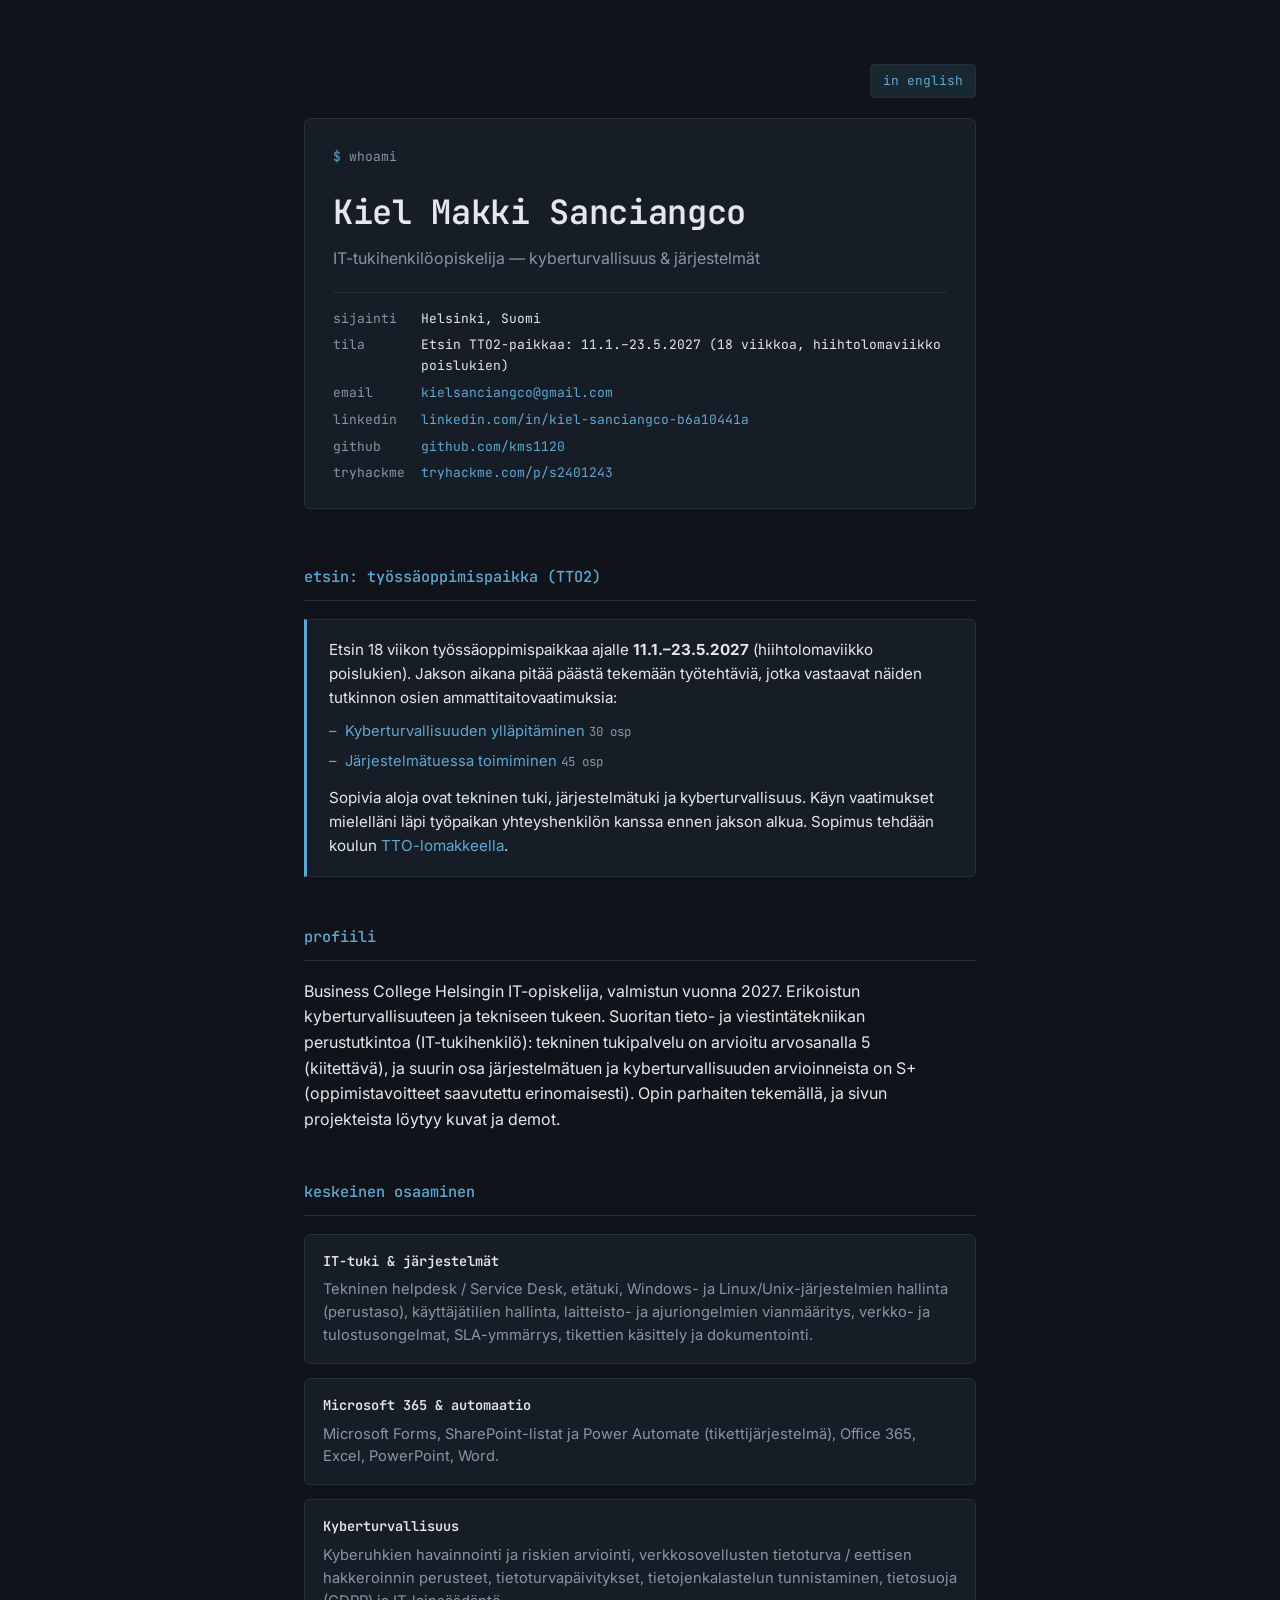
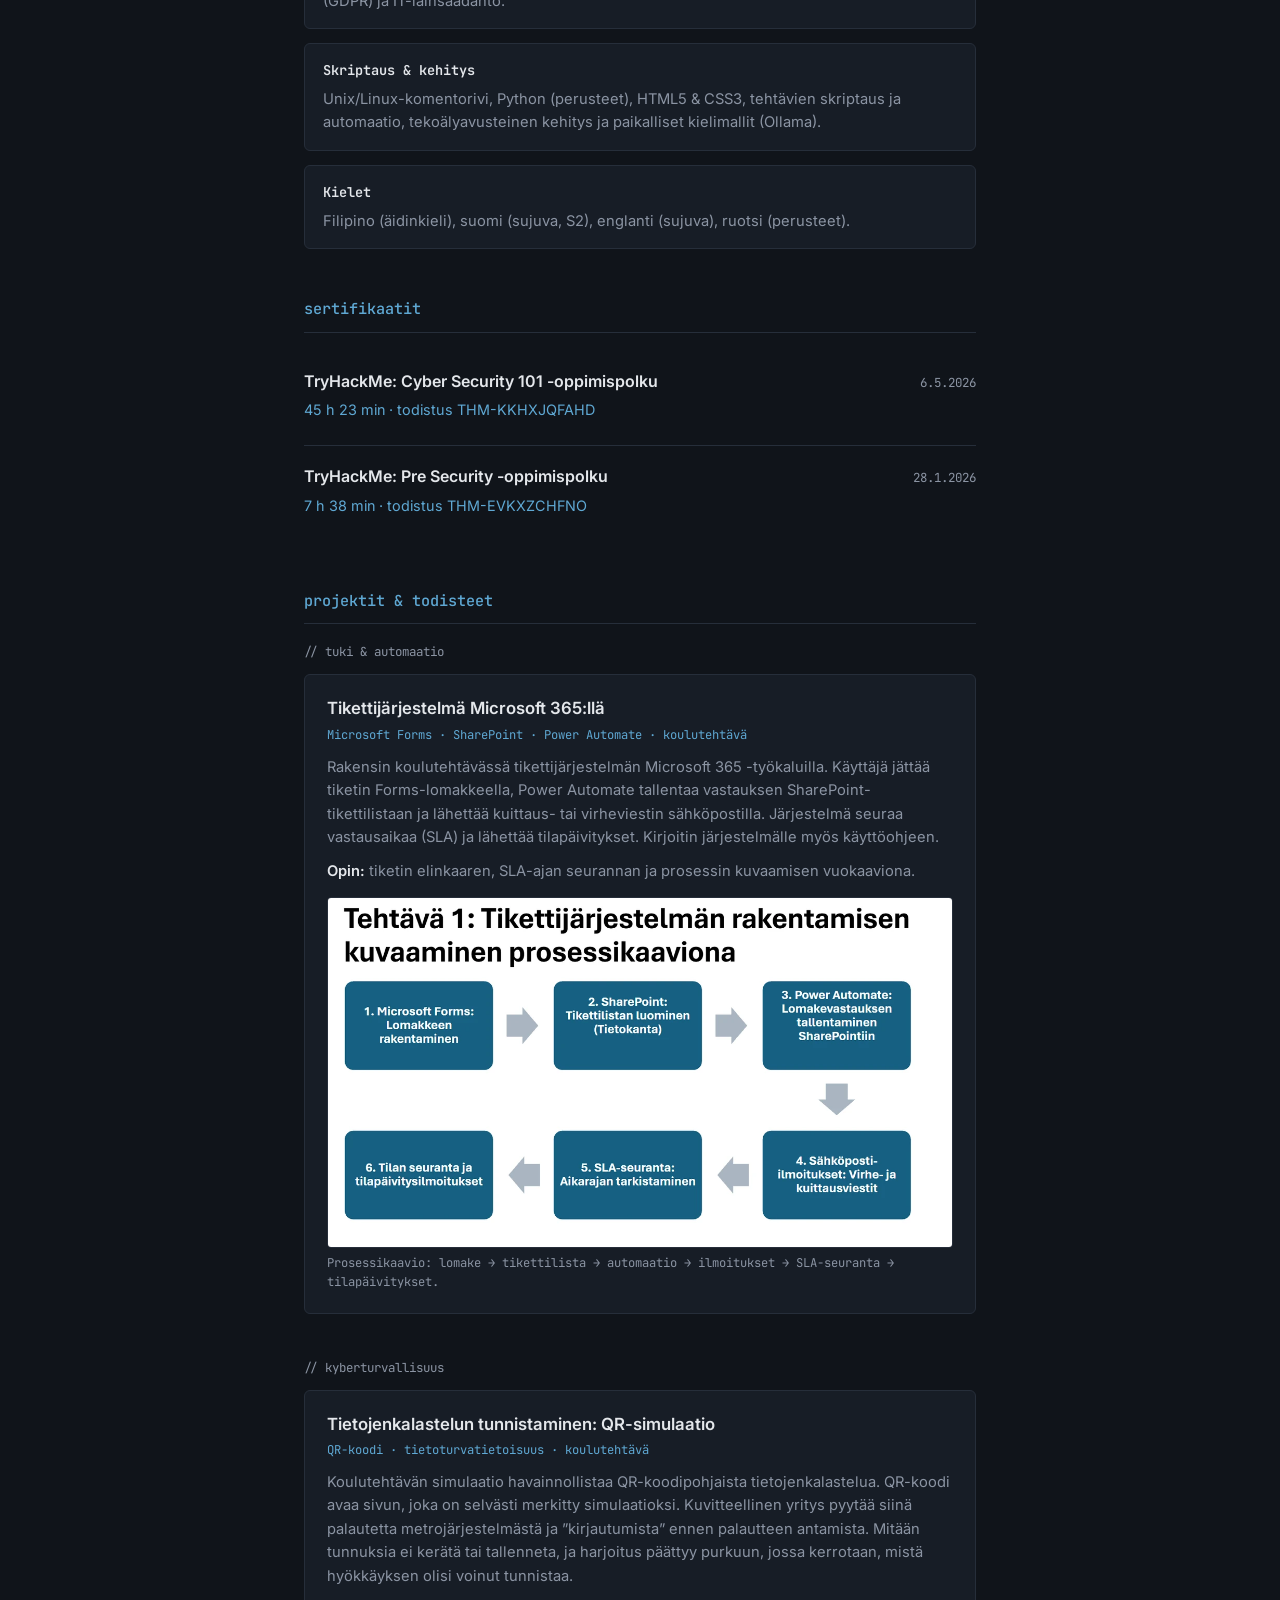
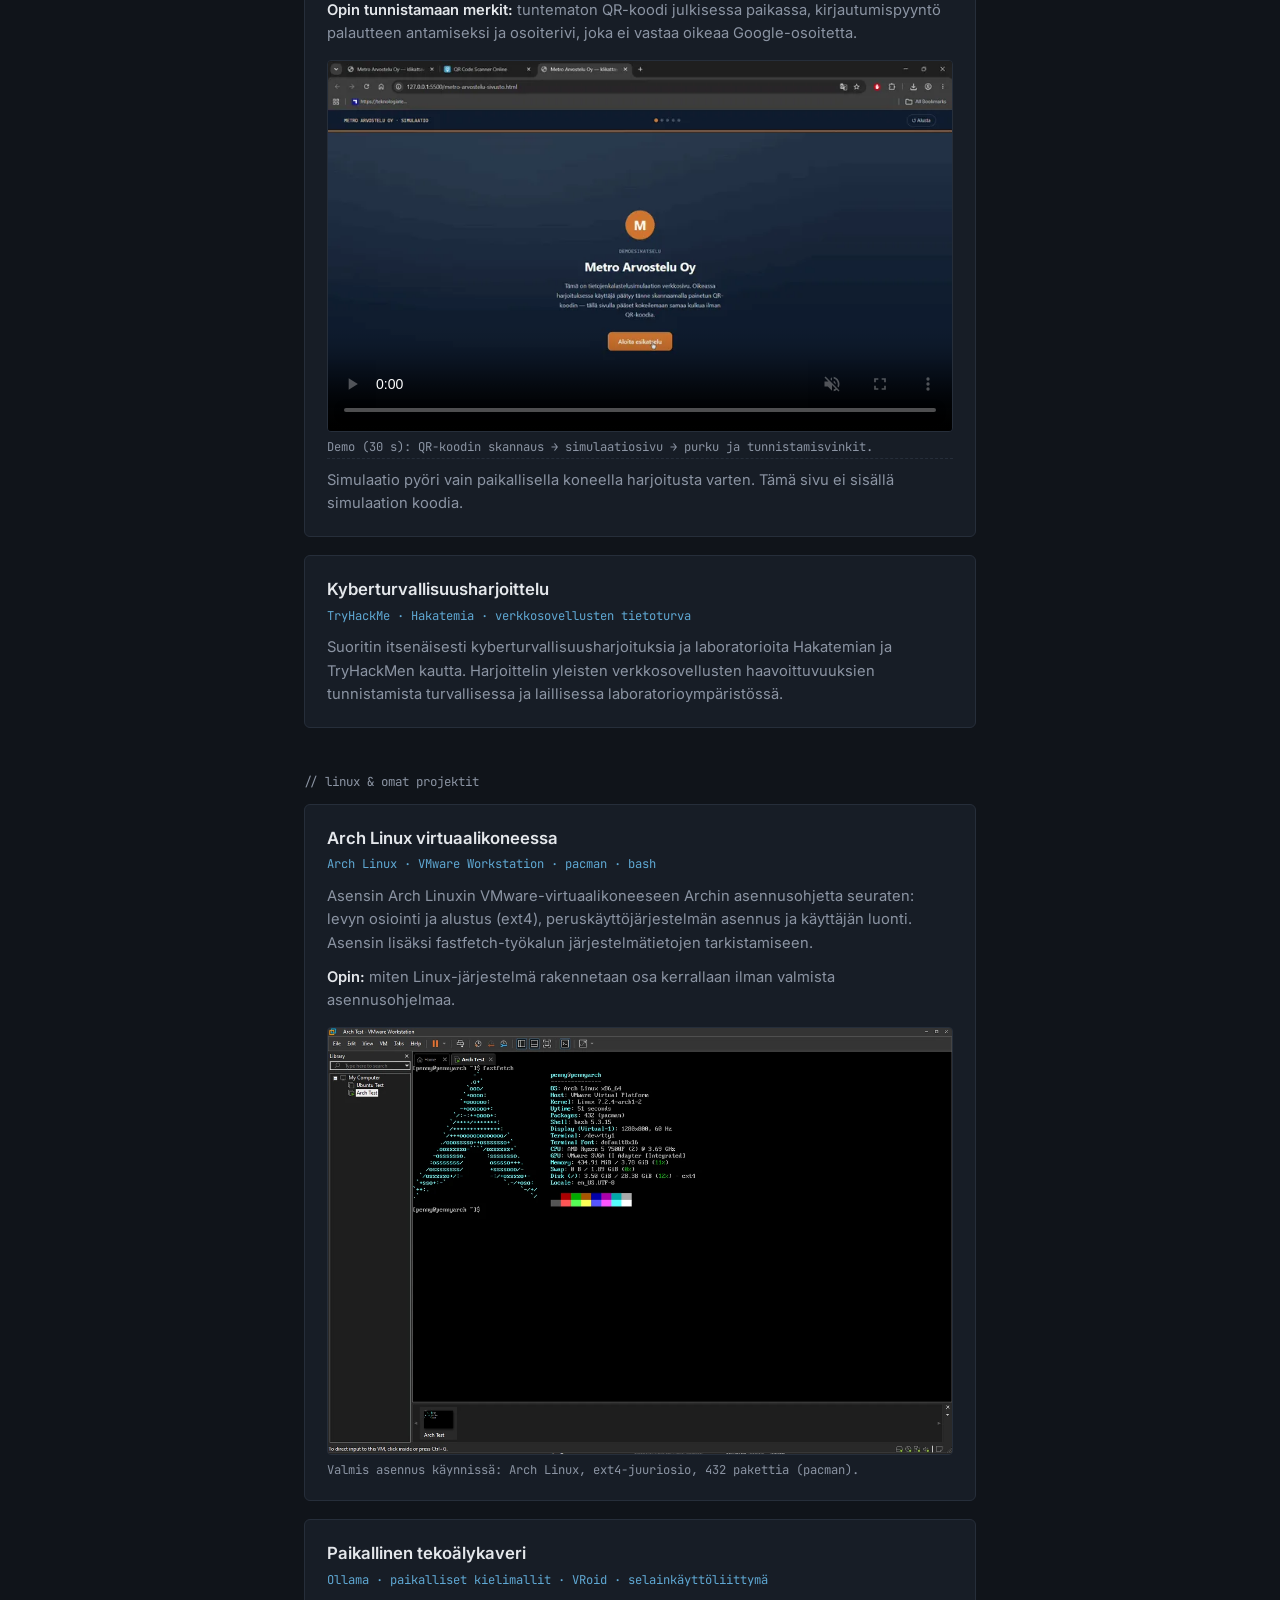
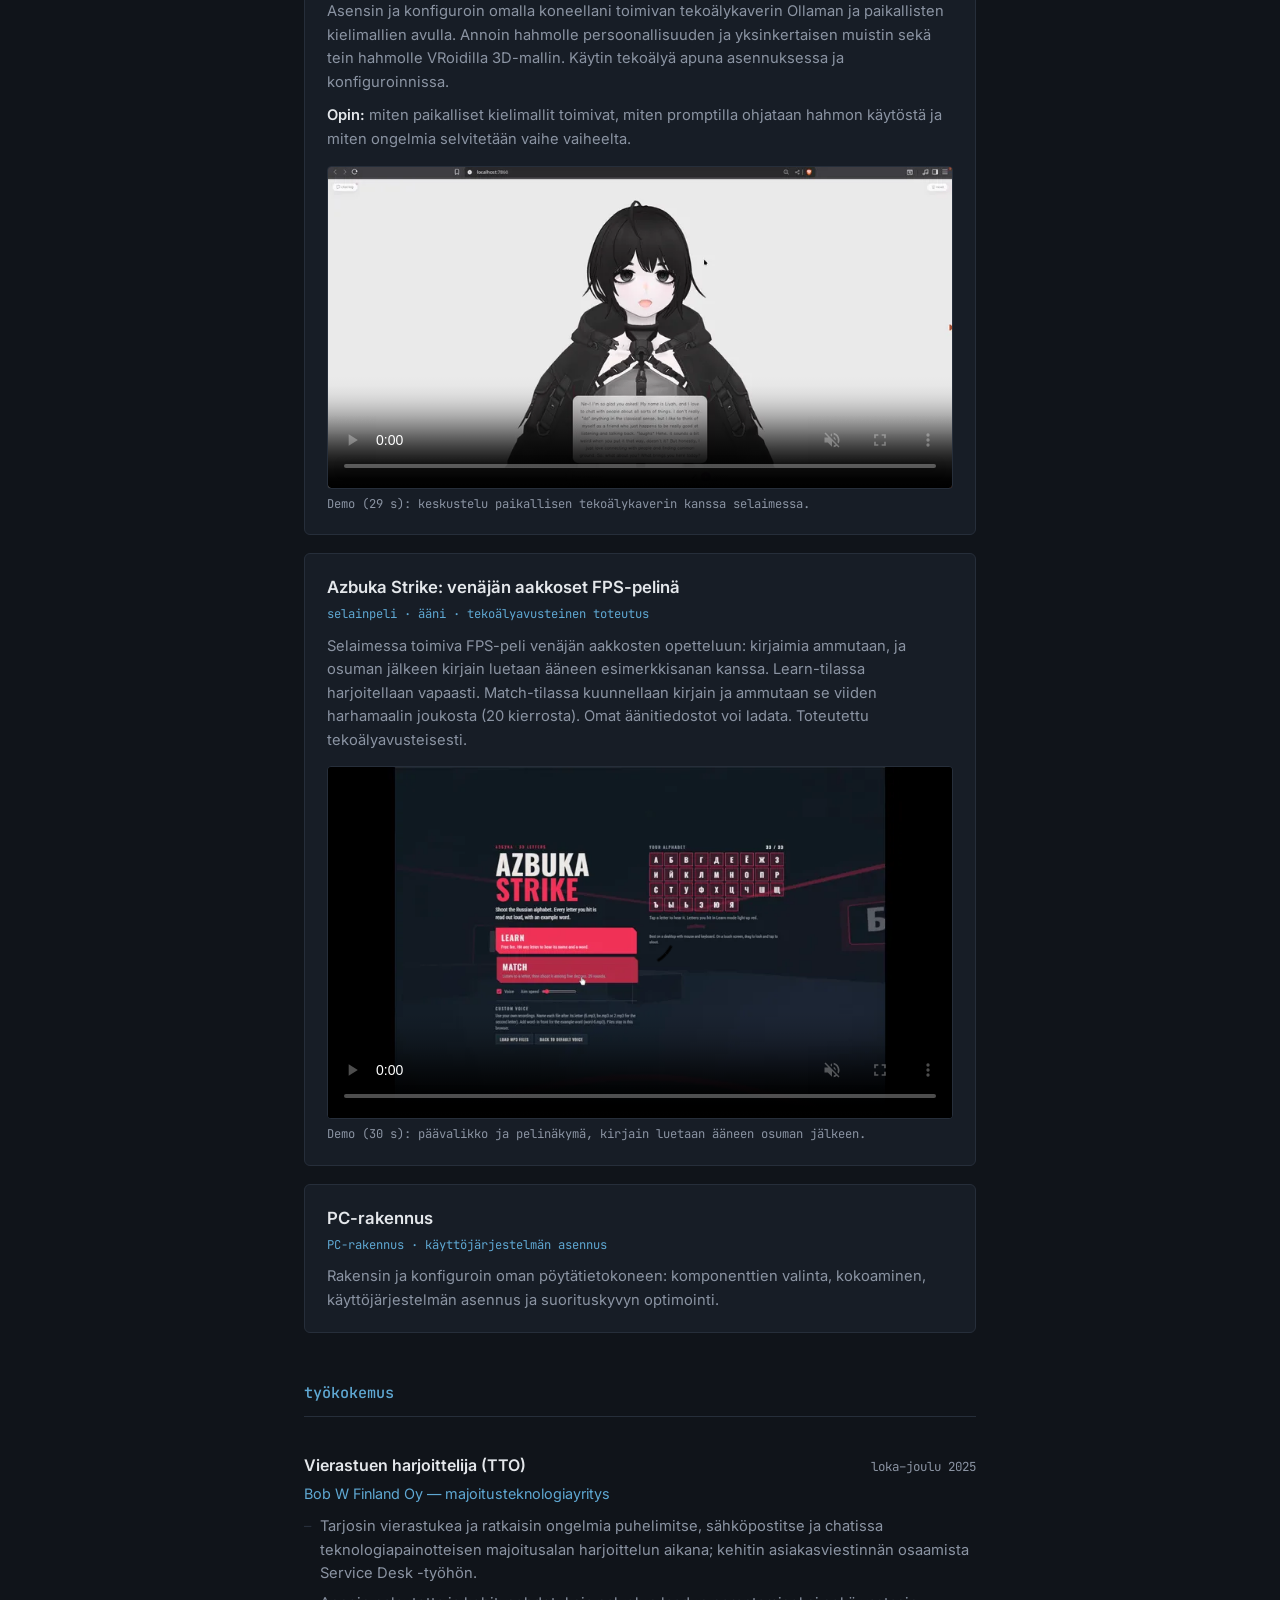
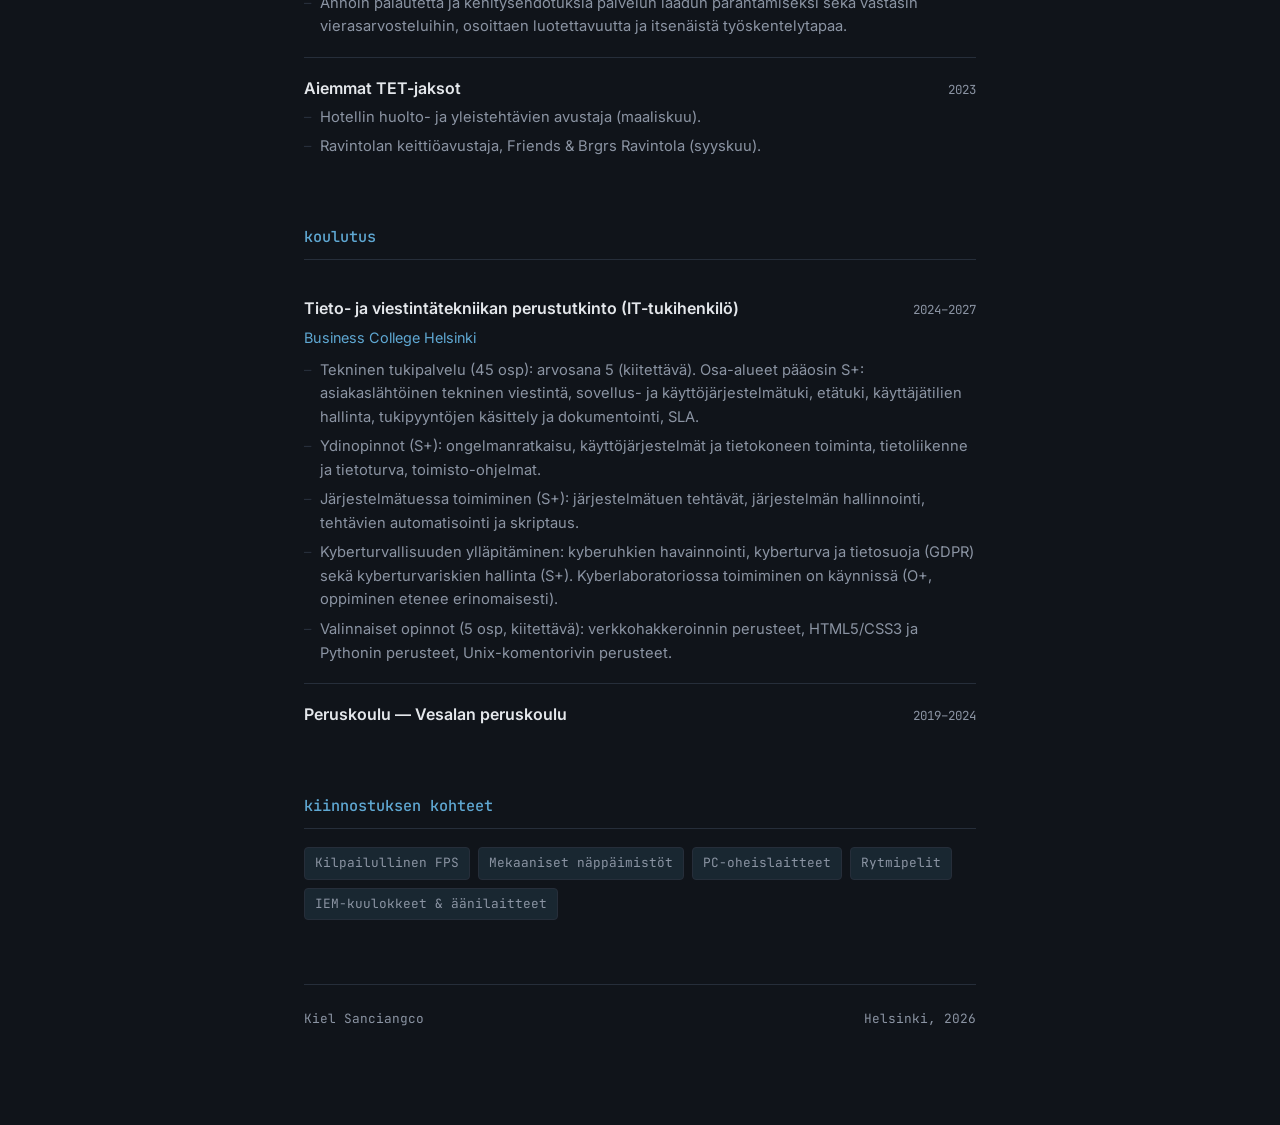
==== commit 7ebb0655: "Add files via upload" ====
--- a/index.html
+++ b/index.html
@@ -25,7 +25,7 @@
     <div class="role-line">IT-tukihenkilöopiskelija — kyberturvallisuus &amp; järjestelmät</div>
     <dl class="status-grid">
       <dt>sijainti</dt><dd>Helsinki, Suomi</dd>
-      <dt>tila</dt><dd>Etsin TTO2-paikkaa: 11.1.–23.5.2027 (18 viikkoa)</dd>
+      <dt>tila</dt><dd>Etsin TTO2-paikkaa: 11.1.–23.5.2027 (18 viikkoa, hiihtolomaviikko poislukien)</dd>
       <dt>email</dt><dd><a href="mailto:kielsanciangco@gmail.com">kielsanciangco@gmail.com</a></dd>
       <dt>linkedin</dt><dd><a href="https://linkedin.com/in/kiel-sanciangco-b6a10441a" target="_blank" rel="noopener">linkedin.com/in/kiel-sanciangco-b6a10441a</a></dd>
       <dt>github</dt><dd><a href="https://github.com/kms1120" target="_blank" rel="noopener">github.com/kms1120</a></dd>
@@ -36,7 +36,7 @@
   <section id="tto2">
     <h2>etsin: työssäoppimispaikka (TTO2)</h2>
     <div class="callout">
-      <p>Etsin 18 viikon työssäoppimispaikkaa ajalle <strong>11.1.–23.5.2027</strong>. Jakson aikana pitää päästä tekemään työtehtäviä, jotka vastaavat näiden tutkinnon osien ammattitaitovaatimuksia:</p>
+      <p>Etsin 18 viikon työssäoppimispaikkaa ajalle <strong>11.1.–23.5.2027</strong> (hiihtolomaviikko poislukien). Jakson aikana pitää päästä tekemään työtehtäviä, jotka vastaavat näiden tutkinnon osien ammattitaitovaatimuksia:</p>
       <ul>
         <li><a href="https://eperusteet.opintopolku.fi/#/fi/ammatillinen/6779583/tutkinnonosat/6816528" target="_blank" rel="noopener">Kyberturvallisuuden ylläpitäminen</a> <span>30 osp</span></li>
         <li><a href="https://eperusteet.opintopolku.fi/#/fi/ammatillinen/6779583/tutkinnonosat/6816525" target="_blank" rel="noopener">Järjestelmätuessa toimiminen</a> <span>45 osp</span></li>
@@ -63,7 +63,7 @@
       </div>
       <div class="module">
         <h3>Kyberturvallisuus</h3>
-        <p>Kyberuhkien havainnointi ja riskien arviointi, salausmenetelmät, verkkosovellusten tietoturva / eettisen hakkeroinnin perusteet, tietoturvapäivitykset, tietojenkalastelun tunnistaminen, tietosuoja (GDPR) ja IT-lainsäädäntö.</p>
+        <p>Kyberuhkien havainnointi ja riskien arviointi, verkkosovellusten tietoturva / eettisen hakkeroinnin perusteet, tietoturvapäivitykset, tietojenkalastelun tunnistaminen, tietosuoja (GDPR) ja IT-lainsäädäntö.</p>
       </div>
       <div class="module">
         <h3>Skriptaus &amp; kehitys</h3>
@@ -73,6 +73,26 @@
         <h3>Kielet</h3>
         <p>Filipino (äidinkieli), suomi (sujuva, S2), englanti (sujuva), ruotsi (perusteet).</p>
       </div>
+    </div>
+  </section>
+
+  <section id="sertifikaatit">
+    <h2>sertifikaatit</h2>
+
+    <div class="entry">
+      <div class="entry-head">
+        <h3>TryHackMe: Cyber Security 101 -oppimispolku</h3>
+        <time>6.5.2026</time>
+      </div>
+      <div class="org">45 h 23 min · todistus THM-KKHXJQFAHD</div>
+    </div>
+
+    <div class="entry">
+      <div class="entry-head">
+        <h3>TryHackMe: Pre Security -oppimispolku</h3>
+        <time>28.1.2026</time>
+      </div>
+      <div class="org">7 h 38 min · todistus THM-EVKXZCHFNO</div>
     </div>
   </section>
 
@@ -215,7 +235,7 @@
         <li>Ydinopinnot (S+): ongelmanratkaisu, käyttöjärjestelmät ja tietokoneen toiminta, tietoliikenne ja tietoturva, toimisto-ohjelmat.</li>
         <li>Järjestelmätuessa toimiminen (S+): järjestelmätuen tehtävät, järjestelmän hallinnointi, tehtävien automatisointi ja skriptaus.</li>
         <li>Kyberturvallisuuden ylläpitäminen: kyberuhkien havainnointi, kyberturva ja tietosuoja (GDPR) sekä kyberturvariskien hallinta (S+). Kyberlaboratoriossa toimiminen on käynnissä (O+, oppiminen etenee erinomaisesti).</li>
-        <li>Valinnaiset opinnot (5, kiitettävä): verkkohakkeroinnin perusteet, HTML5/CSS3 ja Pythonin perusteet, Unix-komentorivin perusteet.</li>
+        <li>Valinnaiset opinnot (5 osp, kiitettävä): verkkohakkeroinnin perusteet, HTML5/CSS3 ja Pythonin perusteet, Unix-komentorivin perusteet.</li>
       </ul>
     </div>
 
